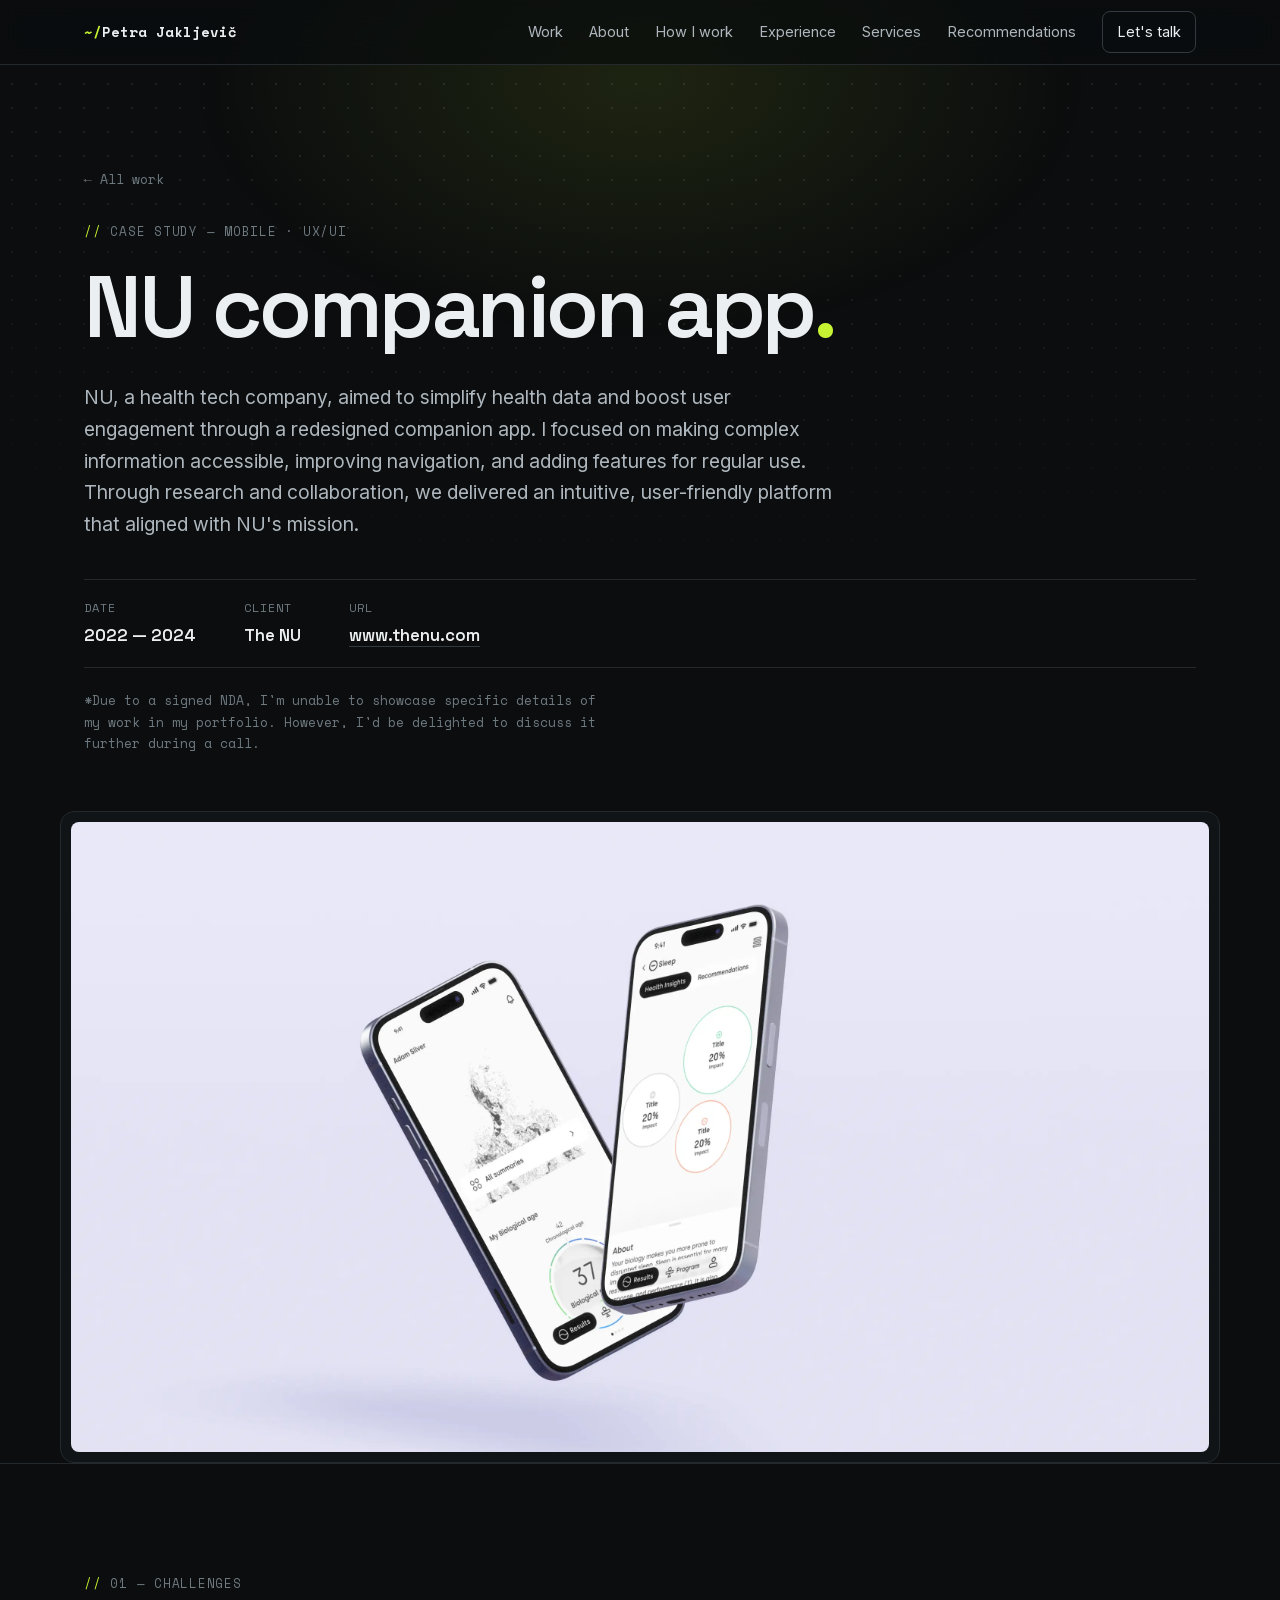
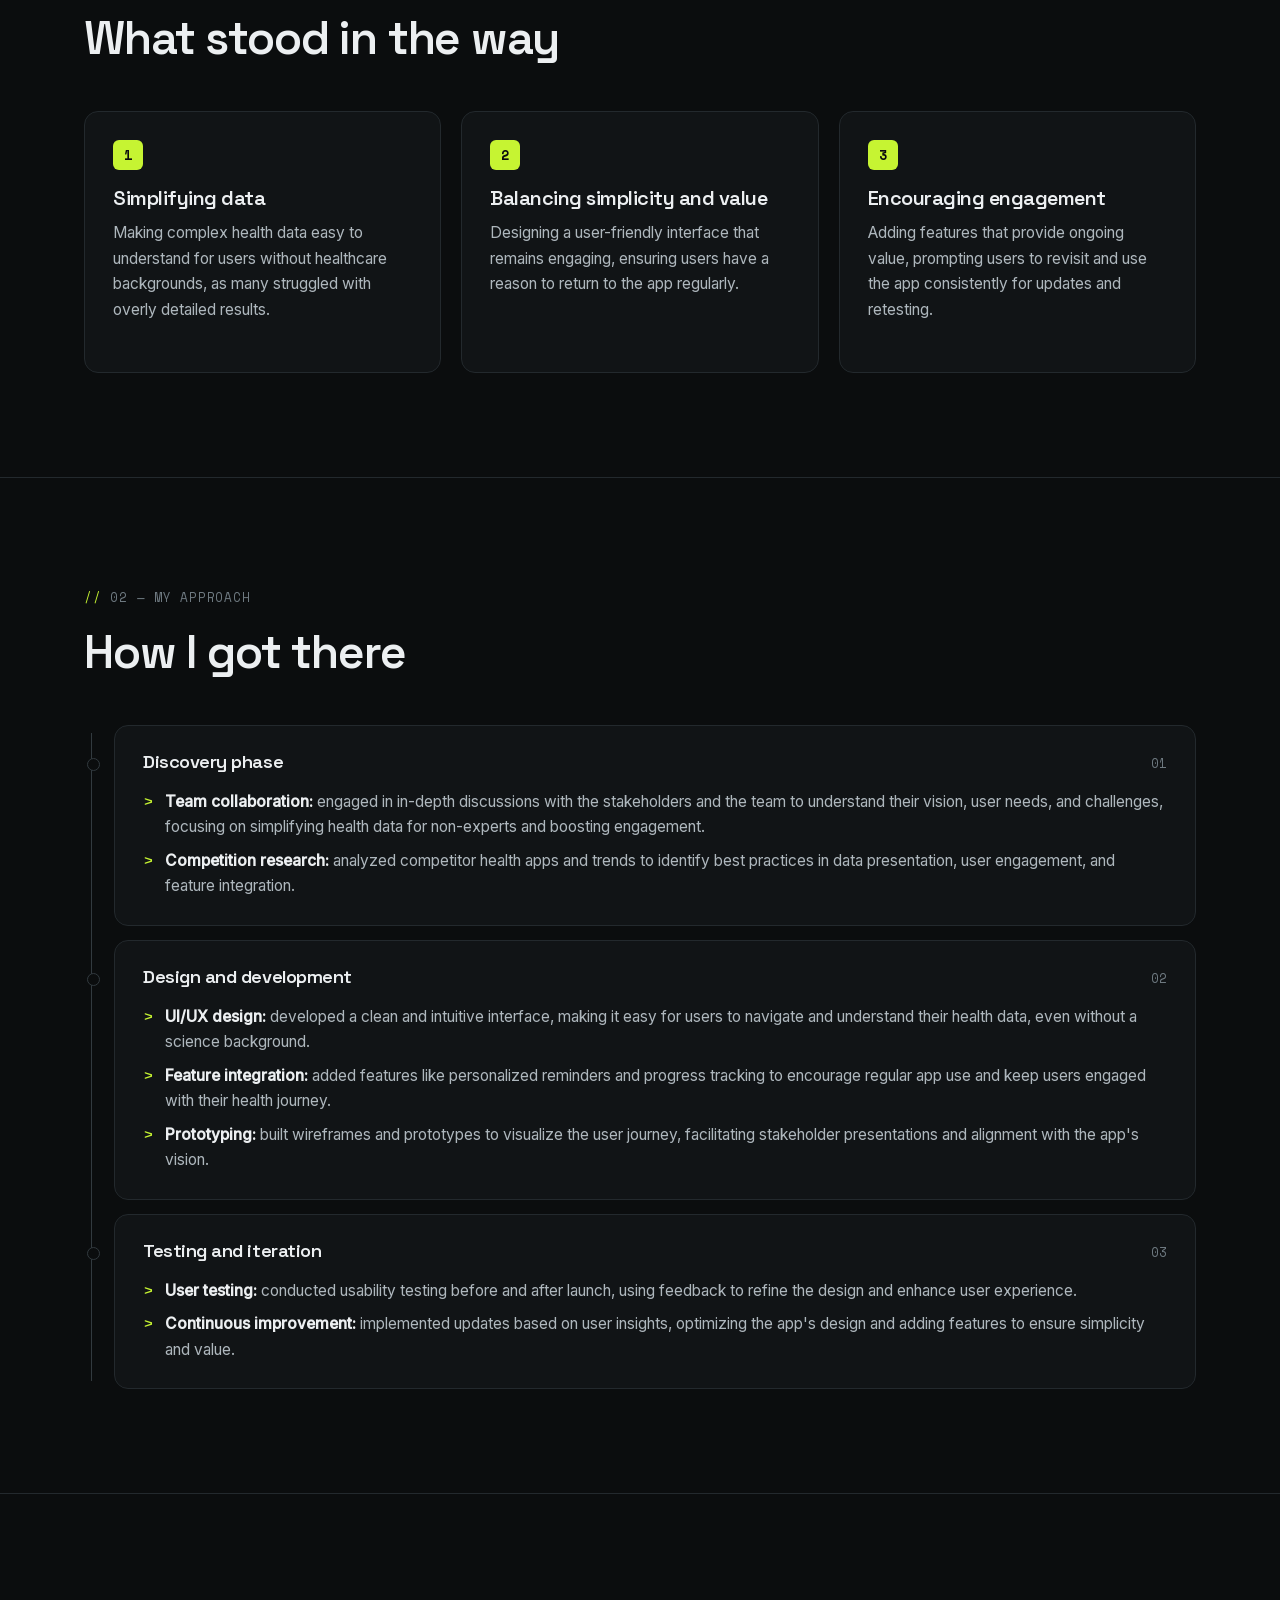
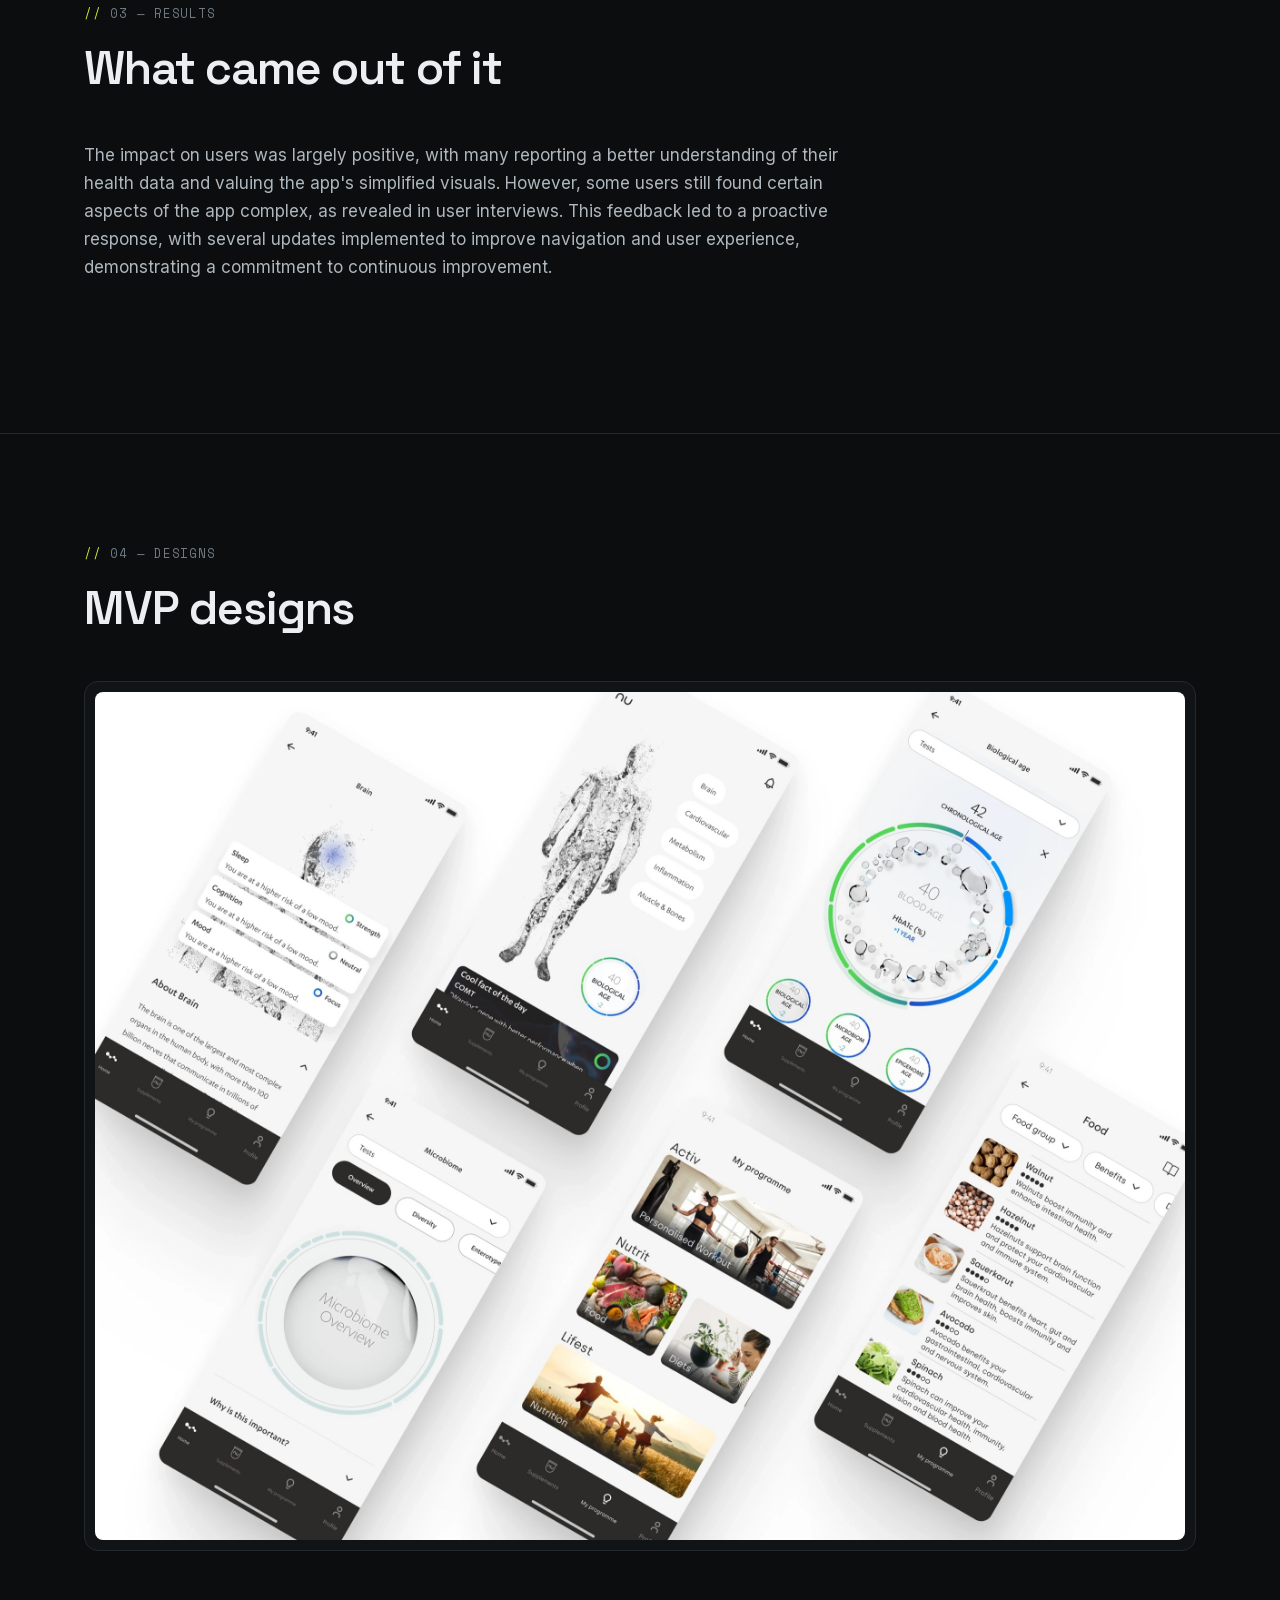
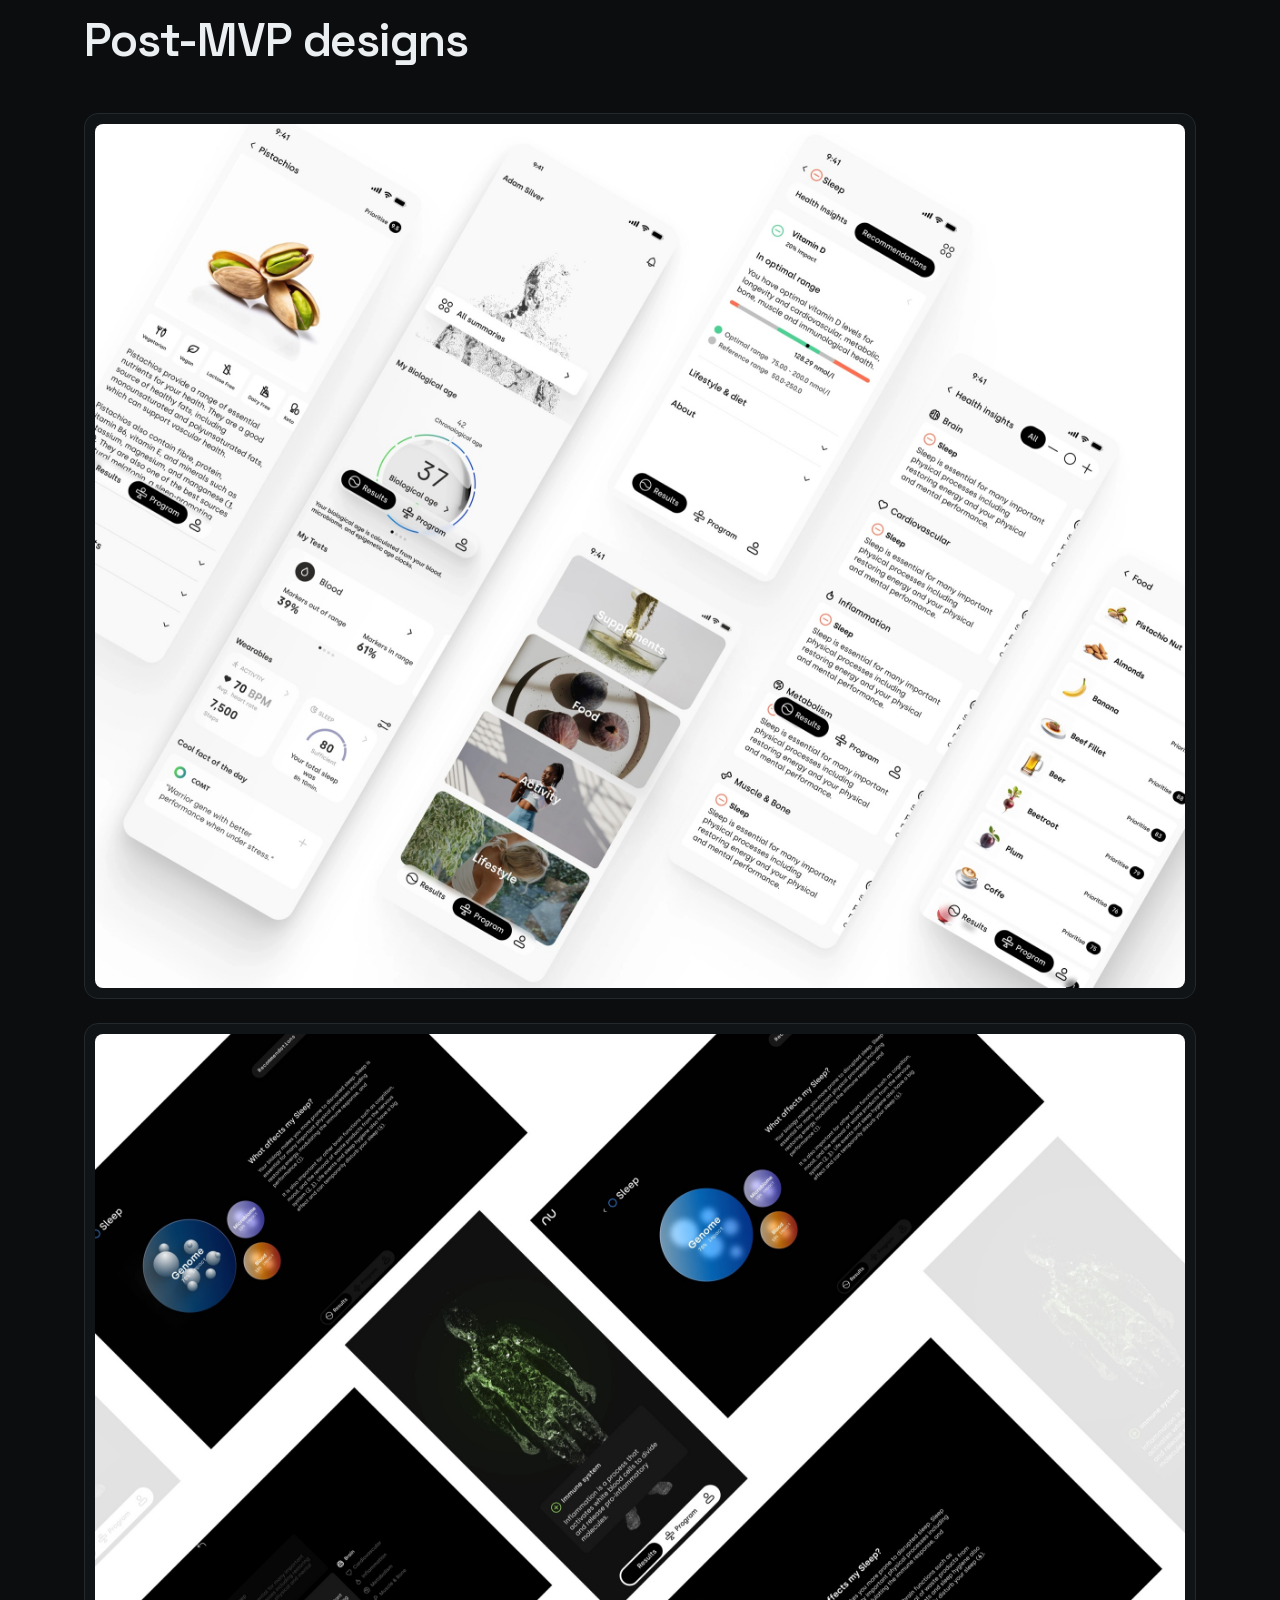
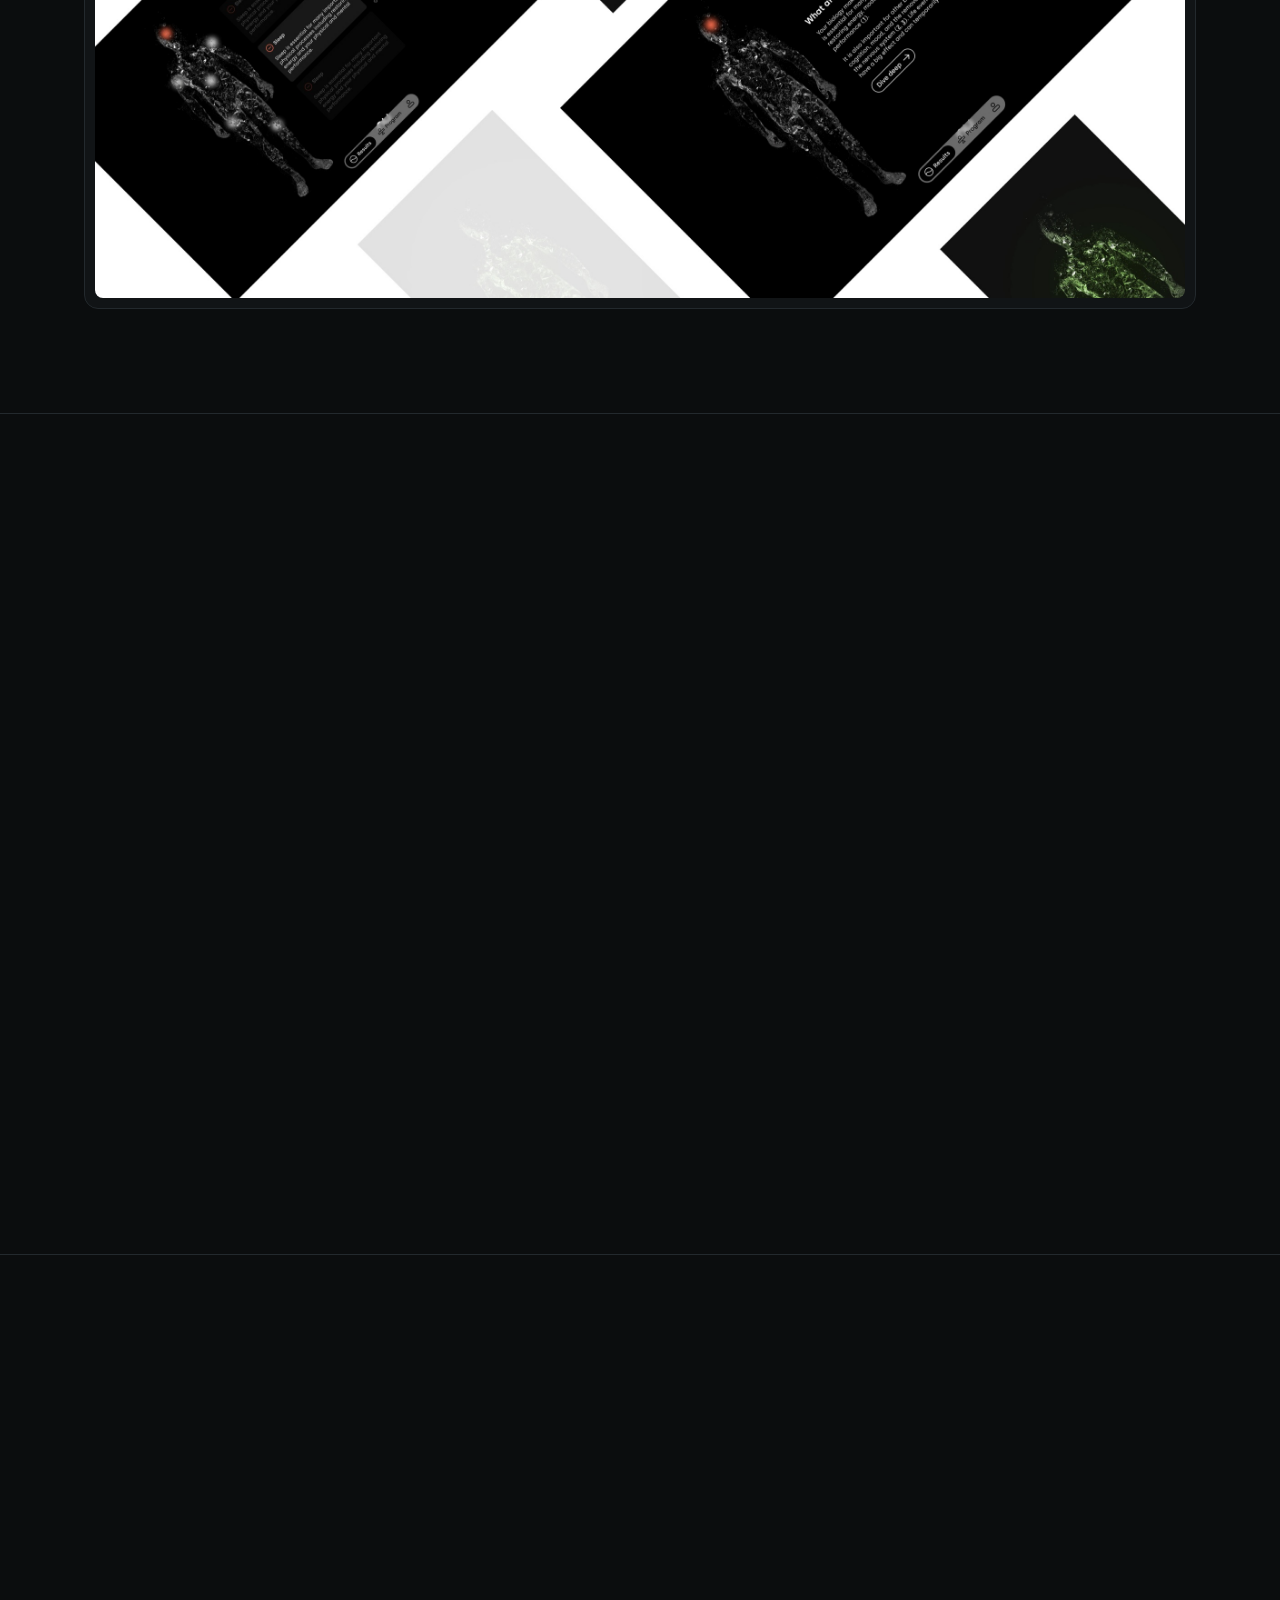
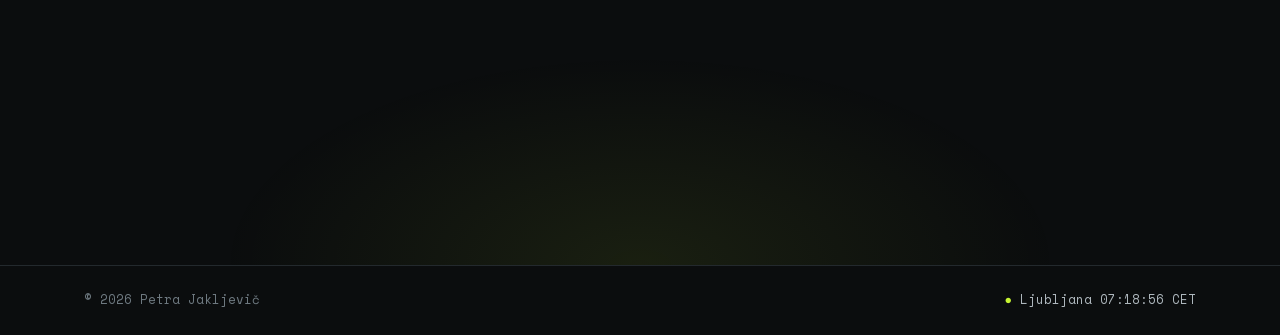
==== companion.html @ 146fffa6 "Replace Gas Bomber with a Dodgeline case study Gas Bomber is out of the portfolio. Dodgeline, a one-" ====
<!DOCTYPE html>
<html lang="en">
<head>
<meta charset="UTF-8" />
<meta name="viewport" content="width=device-width, initial-scale=1.0" />
<title>NU Companion App — Petra Jakljevič</title>
<meta name="description" content="Case study: redesigning the NU companion app to simplify health data, improve navigation and boost user engagement." />
<link rel="stylesheet" href="fonts.css" />
<link rel="stylesheet" href="styles.css" />
</head>
<body>

  <!-- ============ NAV ============ -->
  <header class="nav" id="top">
    <div class="container nav__inner">
      <a class="nav__brand" href="index.html">Petra Jakljevič</a>
      <nav class="nav__links" id="menu">
        <a href="index.html#work">Work</a>
        <a href="index.html#about">About</a>
        <a href="index.html#how">How I work</a>
        <a href="index.html#experience">Experience</a>
        <a href="index.html#services">Services</a>
        <a href="index.html#recommendations">Recommendations</a>
        <a class="nav__cta" href="https://calendly.com/jakljevicpetra/30min" target="_blank" rel="noopener">Let's talk</a>
      </nav>
      <button class="nav__toggle" id="navToggle" aria-label="Open menu" aria-expanded="false">
        <span></span><span></span>
      </button>
    </div>
  </header>

  <main>
    <!-- ============ CASE HERO ============ -->
    <section class="hero hero--case container">
      <a class="backlink reveal" href="index.html#work"><span aria-hidden="true">←</span> All work</a>
      <span class="eyebrow reveal">Case study — Mobile · UX/UI</span>
      <h1 class="hero__title reveal">NU companion app<span class="accent">.</span></h1>
      <p class="hero__lead reveal">NU, a health tech company, aimed to simplify health data and boost user engagement through a redesigned companion app. I focused on making complex information accessible, improving navigation, and adding features for regular use. Through research and collaboration, we delivered an intuitive, user-friendly platform that aligned with NU's mission.</p>

      <dl class="case-meta reveal">
        <div><dt>Date</dt><dd>2022 — 2024</dd></div>
        <div><dt>Client</dt><dd>The NU</dd></div>
        <div><dt>URL</dt><dd><a href="https://www.thenu.com" target="_blank" rel="noopener">www.thenu.com</a></dd></div>
      </dl>
      <p class="case-note reveal">*Due to a signed NDA, I'm unable to showcase specific details of my work in my portfolio. However, I'd be delighted to discuss it further during a call.</p>
    </section>

    <figure class="case-hero-media container reveal">
      <img src="images/companion-cover.webp" alt="NU companion app overview" />
    </figure>

    <!-- ============ CHALLENGES ============ -->
    <section class="section">
      <div class="container">
        <div class="section__head reveal">
          <span class="eyebrow">01 — Challenges</span>
          <h2 class="section__title">What stood in the way</h2>
        </div>

        <div class="services">
          <article class="service reveal">
            <span class="step-num">1</span>
            <h3>Simplifying data</h3>
            <p>Making complex health data easy to understand for users without healthcare backgrounds, as many struggled with overly detailed results.</p>
          </article>

          <article class="service reveal">
            <span class="step-num">2</span>
            <h3>Balancing simplicity and value</h3>
            <p>Designing a user-friendly interface that remains engaging, ensuring users have a reason to return to the app regularly.</p>
          </article>

          <article class="service reveal">
            <span class="step-num">3</span>
            <h3>Encouraging engagement</h3>
            <p>Adding features that provide ongoing value, prompting users to revisit and use the app consistently for updates and retesting.</p>
          </article>
        </div>
      </div>
    </section>

    <!-- ============ APPROACH ============ -->
    <section class="section">
      <div class="container">
        <div class="section__head reveal">
          <span class="eyebrow">02 — My approach</span>
          <h2 class="section__title">How I got there</h2>
        </div>

        <div class="timeline">
          <article class="role reveal">
            <div class="role__head"><h3>Discovery phase</h3><span class="role__date">01</span></div>
            <ul>
              <li><strong>Team collaboration:</strong> engaged in in-depth discussions with the stakeholders and the team to understand their vision, user needs, and challenges, focusing on simplifying health data for non-experts and boosting engagement.</li>
              <li><strong>Competition research:</strong> analyzed competitor health apps and trends to identify best practices in data presentation, user engagement, and feature integration.</li>
            </ul>
          </article>

          <article class="role reveal">
            <div class="role__head"><h3>Design and development</h3><span class="role__date">02</span></div>
            <ul>
              <li><strong>UI/UX design:</strong> developed a clean and intuitive interface, making it easy for users to navigate and understand their health data, even without a science background.</li>
              <li><strong>Feature integration:</strong> added features like personalized reminders and progress tracking to encourage regular app use and keep users engaged with their health journey.</li>
              <li><strong>Prototyping:</strong> built wireframes and prototypes to visualize the user journey, facilitating stakeholder presentations and alignment with the app's vision.</li>
            </ul>
          </article>

          <article class="role reveal">
            <div class="role__head"><h3>Testing and iteration</h3><span class="role__date">03</span></div>
            <ul>
              <li><strong>User testing:</strong> conducted usability testing before and after launch, using feedback to refine the design and enhance user experience.</li>
              <li><strong>Continuous improvement:</strong> implemented updates based on user insights, optimizing the app's design and adding features to ensure simplicity and value.</li>
            </ul>
          </article>
        </div>
      </div>
    </section>

    <!-- ============ RESULTS ============ -->
    <section class="section">
      <div class="container">
        <div class="section__head reveal">
          <span class="eyebrow">03 — Results</span>
          <h2 class="section__title">What came out of it</h2>
        </div>
        <p class="case-prose reveal">The impact on users was largely positive, with many reporting a better understanding of their health data and valuing the app's simplified visuals. However, some users still found certain aspects of the app complex, as revealed in user interviews. This feedback led to a proactive response, with several updates implemented to improve navigation and user experience, demonstrating a commitment to continuous improvement.</p>
      </div>
    </section>

    <!-- ============ DESIGNS ============ -->
    <section class="section">
      <div class="container">
        <div class="section__head reveal">
          <span class="eyebrow">04 — Designs</span>
          <h2 class="section__title">MVP designs</h2>
        </div>
        <div class="case-gallery">
          <figure class="reveal"><img src="images/companion-mvp.jpg" alt="NU companion app MVP designs" loading="lazy" /></figure>
        </div>

        <div class="section__head reveal" style="margin-top:64px">
          <h2 class="section__title">Post-MVP designs</h2>
        </div>
        <div class="case-gallery">
          <figure class="reveal"><img src="images/companion-postmvp-1.jpg" alt="NU companion app post-MVP designs" loading="lazy" /></figure>
          <figure class="reveal"><img src="images/companion-postmvp-2.jpg" alt="NU companion app post-MVP designs" loading="lazy" /></figure>
        </div>
      </div>
    </section>

    <!-- ============ OTHER PROJECTS ============ -->
    <section class="section">
      <div class="container">
        <div class="section__head reveal">
          <span class="eyebrow">05 — More work</span>
          <h2 class="section__title">Other projects</h2>
        </div>

        <div class="work">
          <a class="card reveal" href="live-sports.html">
            <div class="card__media">
              <div class="cover cover--bet" aria-hidden="true">
                <div class="cv-glow"></div>
                <div class="cv-stage"><div class="cv-phone cv-phone--land"><img src="images/bt-latest.jpg" alt="" loading="lazy" /></div></div>
                <div class="cv-chip cv-chip--a"><span class="cv-ring" style="--p:50"></span><span class="cv-chip__t"><b>Halfway there</b></span><span class="cv-score"><b>10</b>/20</span></div>
              </div>
            </div>
            <div class="card__row">
              <div><h3 class="card__title">Designing for live sports</h3><p class="card__tag">Three projects · Design + build · 2025–26</p></div>
              <span class="card__arrow" aria-hidden="true">→</span>
            </div>
          </a>
          <a class="card reveal" href="dodgeline.html">
            <div class="card__media">
              <div class="cover cover--dl" aria-hidden="true">
                <div class="cv-fan">
                  <div class="cv-phone cv-phone--port cv-fan__l"><img src="images/dl-play-2.jpg" alt="" loading="lazy" /></div>
                  <div class="cv-phone cv-phone--port cv-fan__r"><img src="images/dl-play-3.jpg" alt="" loading="lazy" /></div>
                  <div class="cv-phone cv-phone--port cv-fan__c"><img src="images/dl-play-1.jpg" alt="" loading="lazy" /></div>
                </div>
                <div class="cv-mark">Dodge<span>line</span></div>
              </div>
            </div>
            <div class="card__row">
              <div><h3 class="card__title">Dodgeline</h3><p class="card__tag">Side project · iPhone game · Design + build</p></div>
              <span class="card__arrow" aria-hidden="true">→</span>
            </div>
          </a>
        </div>
      </div>
    </section>

    <!-- ============ CONTACT ============ -->
    <section class="contact" id="contact">
      <div class="container contact__inner reveal">
        <span class="eyebrow eyebrow--light">Contact</span>
        <h2 class="contact__title">Let's bring your<br /><em>vision</em> to life<span class="accent">.</span></h2>
        <p class="contact__lead">I'm here to help you create something exceptional — together.</p>
        <div class="contact__actions">
          <a class="btn btn--primary" href="https://calendly.com/jakljevicpetra/30min" target="_blank" rel="noopener">Book a call <span aria-hidden="true">→</span></a>
          <a class="btn btn--light" href="https://www.linkedin.com/in/petra-jakljevic" target="_blank" rel="noopener">Find me on LinkedIn</a>
        </div>
      </div>
    </section>
  </main>

  <footer class="footer">
    <div class="container footer__inner">
      <span>© <span id="year"></span> Petra Jakljevič</span>
      <span class="footer__note">Designed &amp; built in VS Code</span>
    </div>
  </footer>

  <script src="main.js"></script>
</body>
</html>
---- fonts.css ----
/* latin-ext */
@font-face {
  font-family: 'Space Grotesk';
  font-style: normal;
  font-weight: 400 700;
  font-display: swap;
  src: url(fonts/space-grotesk-latin-ext.woff2) format('woff2');
  unicode-range: U+0100-02BA, U+02BD-02C5, U+02C7-02CC, U+02CE-02D7, U+02DD-02FF, U+0304, U+0308, U+0329, U+1D00-1DBF, U+1E00-1E9F, U+1EF2-1EFF, U+2020, U+20A0-20AB, U+20AD-20C0, U+2113, U+2C60-2C7F, U+A720-A7FF;
}
/* latin-ext */
@font-face {
  font-family: 'Inter';
  font-style: normal;
  font-weight: 400 500;
  font-display: swap;
  src: url(fonts/inter-latin-ext.woff2) format('woff2');
  unicode-range: U+0100-02BA, U+02BD-02C5, U+02C7-02CC, U+02CE-02D7, U+02DD-02FF, U+0304, U+0308, U+0329, U+1D00-1DBF, U+1E00-1E9F, U+1EF2-1EFF, U+2020, U+20A0-20AB, U+20AD-20C0, U+2113, U+2C60-2C7F, U+A720-A7FF;
}
/* latin-ext */
@font-face {
  font-family: 'Space Mono';
  font-style: normal;
  font-weight: 400;
  font-display: swap;
  src: url(fonts/space-mono-400-latin-ext.woff2) format('woff2');
  unicode-range: U+0100-02BA, U+02BD-02C5, U+02C7-02CC, U+02CE-02D7, U+02DD-02FF, U+0304, U+0308, U+0329, U+1D00-1DBF, U+1E00-1E9F, U+1EF2-1EFF, U+2020, U+20A0-20AB, U+20AD-20C0, U+2113, U+2C60-2C7F, U+A720-A7FF;
}
/* latin-ext */
@font-face {
  font-family: 'Space Mono';
  font-style: normal;
  font-weight: 700;
  font-display: swap;
  src: url(fonts/space-mono-700-latin-ext.woff2) format('woff2');
  unicode-range: U+0100-02BA, U+02BD-02C5, U+02C7-02CC, U+02CE-02D7, U+02DD-02FF, U+0304, U+0308, U+0329, U+1D00-1DBF, U+1E00-1E9F, U+1EF2-1EFF, U+2020, U+20A0-20AB, U+20AD-20C0, U+2113, U+2C60-2C7F, U+A720-A7FF;
}
/* latin */
@font-face {
  font-family: 'Space Grotesk';
  font-style: normal;
  font-weight: 400 700;
  font-display: swap;
  src: url(fonts/space-grotesk-latin.woff2) format('woff2');
  unicode-range: U+0000-00FF, U+0131, U+0152-0153, U+02BB-02BC, U+02C6, U+02DA, U+02DC, U+0304, U+0308, U+0329, U+2000-206F, U+20AC, U+2122, U+2191, U+2193, U+2212, U+2215, U+FEFF, U+FFFD;
}
/* latin */
@font-face {
  font-family: 'Inter';
  font-style: normal;
  font-weight: 400 500;
  font-display: swap;
  src: url(fonts/inter-latin.woff2) format('woff2');
  unicode-range: U+0000-00FF, U+0131, U+0152-0153, U+02BB-02BC, U+02C6, U+02DA, U+02DC, U+0304, U+0308, U+0329, U+2000-206F, U+20AC, U+2122, U+2191, U+2193, U+2212, U+2215, U+FEFF, U+FFFD;
}
/* latin */
@font-face {
  font-family: 'Space Mono';
  font-style: normal;
  font-weight: 400;
  font-display: swap;
  src: url(fonts/space-mono-400-latin.woff2) format('woff2');
  unicode-range: U+0000-00FF, U+0131, U+0152-0153, U+02BB-02BC, U+02C6, U+02DA, U+02DC, U+0304, U+0308, U+0329, U+2000-206F, U+20AC, U+2122, U+2191, U+2193, U+2212, U+2215, U+FEFF, U+FFFD;
}
/* latin */
@font-face {
  font-family: 'Space Mono';
  font-style: normal;
  font-weight: 700;
  font-display: swap;
  src: url(fonts/space-mono-700-latin.woff2) format('woff2');
  unicode-range: U+0000-00FF, U+0131, U+0152-0153, U+02BB-02BC, U+02C6, U+02DA, U+02DC, U+0304, U+0308, U+0329, U+2000-206F, U+20AC, U+2122, U+2191, U+2193, U+2212, U+2215, U+FEFF, U+FFFD;
}
/* latin — Instrument Serif (OFL), used for designer accent words */
@font-face {
  font-family: 'Instrument Serif';
  font-style: normal;
  font-weight: 400;
  font-display: swap;
  src: url(fonts/instrument-serif-latin.woff2) format('woff2');
  unicode-range: U+0000-00FF, U+0131, U+0152-0153, U+02BB-02BC, U+02C6, U+02DA, U+02DC, U+0304, U+0308, U+0329, U+2000-206F, U+20AC, U+2122, U+2191, U+2193, U+2212, U+2215, U+FEFF, U+FFFD;
}
@font-face {
  font-family: 'Instrument Serif';
  font-style: italic;
  font-weight: 400;
  font-display: swap;
  src: url(fonts/instrument-serif-italic-latin.woff2) format('woff2');
  unicode-range: U+0000-00FF, U+0131, U+0152-0153, U+02BB-02BC, U+02C6, U+02DA, U+02DC, U+0304, U+0308, U+0329, U+2000-206F, U+20AC, U+2122, U+2191, U+2193, U+2212, U+2215, U+FEFF, U+FFFD;
}
---- styles.css ----
/* =========================================================
   Petra Jakljevič — portfolio · dark "terminal" theme
   Tokens → base → nav → hero → sections → footer → motion → responsive
   ========================================================= */

:root{
  --bg:#0B0D0E;
  --surface:#111416;
  --surface-2:#161A1D;
  --line:#23292D;
  --line-strong:#323A3F;
  --ink:#ECEFF1;          /* headings */
  --ink-soft:#AEB7BD;     /* body */
  --muted:#6E7980;        /* labels */
  --accent:#C6F432;       /* lime */
  --accent-press:#B2E01C;
  --accent-ink:#0B0D0E;   /* text on lime */
  --accent-glow:rgba(198,244,50,.18);
  --accent-tint:rgba(198,244,50,.08);
  --design:#8FA8FF;       /* Figma-style selection blue: the "design" side */
  --design-tint:rgba(143,168,255,.12);

  --display:"Space Grotesk", system-ui, sans-serif;
  --body:"Inter", system-ui, sans-serif;
  --mono:"Space Mono", ui-monospace, monospace;
  --serif:"Instrument Serif", Georgia, serif;

  --maxw:1160px;
  --radius:14px;
  --radius-sm:8px;
  --ease:cubic-bezier(.2,.8,.2,1);
  color-scheme:dark;
}

*{box-sizing:border-box;margin:0;padding:0}
html{scroll-behavior:smooth}
body{
  font-family:var(--body);
  background:var(--bg);
  color:var(--ink-soft);
  font-size:17px;
  line-height:1.65;
  -webkit-font-smoothing:antialiased;
}
/* faint engineering grid, fading out toward the bottom of the viewport */
body::before{
  content:"";position:fixed;inset:0;z-index:-1;pointer-events:none;
  background-image:radial-gradient(rgba(255,255,255,.09) 1px, transparent 1.4px);
  background-size:24px 24px;
  -webkit-mask-image:radial-gradient(120% 80% at 50% 0%, #000 30%, transparent 85%);
          mask-image:radial-gradient(120% 80% at 50% 0%, #000 30%, transparent 85%);
}
/* one soft lime glow behind the hero */
body::after{
  content:"";position:absolute;top:-180px;left:50%;width:min(900px,100%);height:520px;transform:translateX(-50%);
  z-index:-1;pointer-events:none;
  background:radial-gradient(closest-side, rgba(198,244,50,.10), transparent);
}
::selection{background:var(--accent);color:var(--accent-ink)}
img{display:block;max-width:100%}
a{color:inherit;text-decoration:none}
:focus-visible{outline:2px solid var(--accent);outline-offset:3px;border-radius:4px}

.container{width:100%;max-width:var(--maxw);margin:0 auto;padding:0 24px}

h1,h2,h3{font-family:var(--display);color:var(--ink);font-weight:600;line-height:1.08;letter-spacing:-0.025em}
.accent{color:var(--accent)}

/* "// 01 — Featured work" */
.eyebrow{
  font-family:var(--mono);font-size:12.5px;font-weight:400;
  letter-spacing:.06em;text-transform:uppercase;color:var(--muted);
  display:inline-block;margin-bottom:18px;
}
.eyebrow::before{content:"// ";color:var(--accent)}
.eyebrow--light{color:var(--muted)}

/* ---------- Buttons ---------- */
.btn{
  border-radius:999px !important;
  font-family:var(--body);font-weight:500;font-size:15px;
  display:inline-flex;align-items:center;gap:10px;
  padding:13px 20px;border-radius:var(--radius-sm);border:1px solid transparent;
  transition:transform .2s var(--ease), background .2s ease, border-color .2s ease, color .2s ease, box-shadow .25s ease;
}
.btn span{transition:transform .2s var(--ease)}
.btn:hover span{transform:translateX(4px)}
.btn:active{transform:translateY(1px)}
.btn--primary{background:var(--accent);color:var(--accent-ink)}
.btn--primary:hover{background:var(--accent-press);box-shadow:0 0 0 4px var(--accent-tint), 0 8px 30px -6px var(--accent-glow)}
.btn--ghost,.btn--light{background:transparent;color:var(--ink);border-color:var(--line-strong)}
.btn--ghost:hover,.btn--light:hover{border-color:var(--accent);color:var(--accent)}

/* ---------- Nav ---------- */
.nav{position:sticky;top:0;z-index:50;
  background:rgba(11,13,14,.72);
  backdrop-filter:blur(14px) saturate(1.4);
  -webkit-backdrop-filter:blur(14px) saturate(1.4);
  border-bottom:1px solid var(--line)}
.nav__inner{display:flex;align-items:center;justify-content:space-between;height:64px}
.nav__brand{font-family:var(--mono);font-weight:700;color:var(--ink);font-size:14px;letter-spacing:0}
.nav__brand::before{content:"~/";color:var(--accent)}
.nav__links{display:flex;align-items:center;gap:26px}
.nav__links a{font-family:var(--body);font-size:14.5px;color:var(--ink-soft);transition:color .15s ease}
.nav__links a:hover{color:var(--accent)}
.nav__cta{border:1px solid var(--line-strong);color:var(--ink) !important;padding:8px 14px;border-radius:var(--radius-sm);transition:border-color .2s ease,color .2s ease}
.nav__cta:hover{border-color:var(--accent);color:var(--accent) !important}
.nav__toggle{display:none;background:none;border:none;cursor:pointer;width:40px;height:40px;
  flex-direction:column;justify-content:center;gap:5px}
.nav__toggle span{display:block;width:22px;height:2px;background:var(--ink);transition:transform .25s ease, opacity .2s ease}
.nav__toggle[aria-expanded="true"] span:first-child{transform:translateY(3.5px) rotate(45deg)}
.nav__toggle[aria-expanded="true"] span:last-child{transform:translateY(-3.5px) rotate(-45deg)}

/* scroll progress (injected by main.js) */
.progress{position:fixed;top:0;left:0;height:2px;width:100%;z-index:60;pointer-events:none;
  background:var(--accent);transform-origin:0 50%;transform:scaleX(var(--p,0));box-shadow:0 0 12px var(--accent-glow)}

/* ---------- Hero ---------- */
.hero{padding:104px 24px 96px;max-width:var(--maxw)}
.hero__status{font-family:var(--mono);font-size:12.5px;color:var(--ink-soft);
  display:inline-flex;align-items:center;gap:10px;padding:6px 12px;
  background:var(--surface);border:1px solid var(--line);border-radius:999px;margin-bottom:34px}
.hero__status .dot{width:8px;height:8px;border-radius:50%;background:var(--accent);position:relative}
.hero__status .dot::after{content:"";position:absolute;inset:-4px;border-radius:50%;border:1px solid var(--accent);animation:ping 2s var(--ease) infinite}
@keyframes ping{0%{transform:scale(.6);opacity:.9}80%,100%{transform:scale(1.8);opacity:0}}
.hero__prompt{font-family:var(--mono);font-size:15px;color:var(--muted);margin-bottom:18px;min-height:1.65em}
.hero__prompt .ps{color:var(--accent)}
.hero__prompt .typed{color:var(--ink)}
.caret{display:inline-block;width:.6em;height:1.1em;margin-left:2px;vertical-align:-.18em;background:var(--accent);animation:blink 1.05s steps(1) infinite}
@keyframes blink{50%{opacity:0}}
.hero__title{font-size:clamp(2.6rem,7vw,5.4rem);font-weight:600;letter-spacing:-0.04em;margin-bottom:28px}
.hero__title .w{display:inline-block;overflow:hidden;vertical-align:bottom;padding-bottom:.06em;margin-bottom:-.06em}
.hero__title .w > span{display:inline-block;transform:translateY(105%);transition:transform .8s var(--ease)}
.hero__title.is-in .w > span{transform:none}
.hero__lead{font-size:clamp(1.05rem,2.2vw,1.3rem);max-width:580px;color:var(--ink-soft);margin-bottom:38px}
.hero__actions{display:flex;gap:12px;flex-wrap:wrap}

/* ---------- Section scaffolding ---------- */
.section{padding:104px 0;border-top:1px solid var(--line);position:relative}
.section__head{margin-bottom:48px}
.section__title{font-size:clamp(1.9rem,4vw,2.9rem)}

/* ---------- Panels (cards, roles, services, quotes) ---------- */
.card,.role,.service,.quote-card{
  position:relative;background:var(--surface);border:1px solid var(--line);
  transition:border-color .25s ease, transform .35s var(--ease), background .25s ease;
}
/* cursor spotlight (main.js sets --mx/--my) */
.card::after,.role::after,.service::after,.quote-card::after{
  content:"";position:absolute;inset:0;border-radius:inherit;pointer-events:none;opacity:0;transition:opacity .3s ease;
  background:radial-gradient(420px circle at var(--mx,50%) var(--my,50%), rgba(198,244,50,.07), transparent 40%);
}
.card:hover::after,.role:hover::after,.service:hover::after,.quote-card:hover::after{opacity:1}
.card:hover,.role:hover,.service:hover,.quote-card:hover{border-color:var(--line-strong)}

/* ---------- Work ---------- */
.work{display:grid;grid-template-columns:repeat(2,1fr);gap:24px;counter-reset:work}
.card{display:block;border-radius:8px;overflow:hidden;counter-increment:work}
.card:hover{transform:translateY(-4px);border-color:var(--design)}
/* selection handles on hover, like a selected frame in Figma */
.card::before{content:"";position:absolute;inset:0;z-index:2;pointer-events:none;border-radius:inherit;opacity:0;transition:opacity .2s ease;
  background:
    linear-gradient(var(--design),var(--design)) 0 0/8px 8px no-repeat,
    linear-gradient(var(--design),var(--design)) 100% 0/8px 8px no-repeat,
    linear-gradient(var(--design),var(--design)) 0 100%/8px 8px no-repeat,
    linear-gradient(var(--design),var(--design)) 100% 100%/8px 8px no-repeat}
.card:hover::before{opacity:1}
.card__media{aspect-ratio:4/3;overflow:hidden;background:var(--surface-2);position:relative;border-bottom:1px solid var(--line)}
.card__media::before{ /* [01] index chip */
  content:"[" counter(work, decimal-leading-zero) "]";position:absolute;top:14px;left:14px;z-index:1;
  font-family:var(--mono);font-size:12px;color:var(--ink);background:rgba(11,13,14,.75);
  border:1px solid var(--line-strong);border-radius:6px;padding:3px 8px;backdrop-filter:blur(6px)}
.card__media img{width:100%;height:100%;object-fit:cover;filter:saturate(.55) brightness(.82);
  transition:transform .6s var(--ease), filter .5s ease}
.card:hover .card__media img{transform:scale(1.04);filter:none}
.card__row{display:flex;align-items:center;justify-content:space-between;padding:18px 20px}
.card__title{font-size:1.2rem;font-weight:600}
.card__tag{font-family:var(--mono);font-size:12px;color:var(--muted);margin-top:4px;text-transform:uppercase;letter-spacing:.04em}
.card__arrow{font-family:var(--mono);font-size:1.2rem;color:var(--muted);width:38px;height:38px;border:1px solid var(--line-strong);border-radius:50%;
  display:inline-flex;align-items:center;justify-content:center;transition:transform .3s var(--ease), color .2s ease, border-color .2s ease, background .2s ease}
.card:hover .card__arrow{color:var(--accent-ink);background:var(--accent);border-color:var(--accent);transform:rotate(-45deg)}

/* ---------- About ---------- */
.about__body{max-width:700px}
.about__role{font-family:var(--mono);font-size:13px;text-transform:uppercase;letter-spacing:.06em;color:var(--accent);margin:6px 0 20px}
.about__body p{margin-bottom:16px;max-width:58ch}

/* ---------- Experience (timeline with a scroll-filled rail) ---------- */
.timeline{display:flex;flex-direction:column;gap:14px;position:relative;padding-left:30px}
.timeline::before,.timeline::after{content:"";position:absolute;left:7px;top:8px;bottom:8px;width:1px;background:var(--line-strong)}
.timeline::after{background:var(--accent);transform-origin:top;transform:scaleY(var(--fill,0));box-shadow:0 0 10px var(--accent-glow)}
.role{border-radius:var(--radius);padding:26px 28px}
.role::before{ /* node on the rail */
  content:"";position:absolute;left:-28px;top:32px;width:11px;height:11px;border-radius:50%;
  background:var(--bg);border:1px solid var(--line-strong);transition:background .3s ease,border-color .3s ease,box-shadow .3s ease;z-index:1}
.role.is-lit::before{background:var(--accent);border-color:var(--accent);box-shadow:0 0 0 4px var(--accent-tint)}
.role__head{display:flex;justify-content:space-between;align-items:baseline;gap:16px;margin-bottom:14px;flex-wrap:wrap}
.role__head h3{font-size:1.15rem}
.role__date{font-family:var(--mono);font-size:12.5px;color:var(--muted);white-space:nowrap}
.role ul{list-style:none;display:flex;flex-direction:column;gap:8px}
.role li{position:relative;padding-left:22px;font-size:15.5px}
.role li::before{content:">";position:absolute;left:0;top:0;font-family:var(--mono);color:var(--accent)}
.role li strong{color:var(--ink);font-weight:600}

/* ---------- Services ---------- */
.services{display:grid;grid-template-columns:repeat(3,1fr);gap:20px}
.service{border-radius:var(--radius);padding:28px}
.service h3{font-size:1.25rem;margin-bottom:10px}
.service > p{color:var(--ink-soft);margin-bottom:22px;font-size:15.5px}
.chips{list-style:none;display:flex;flex-wrap:wrap;gap:8px}
.chips li{font-family:var(--mono);font-size:12px;color:var(--ink-soft);
  background:var(--surface-2);border:1px solid var(--line);border-radius:6px;padding:5px 10px;
  transition:border-color .2s ease,color .2s ease,transform .2s var(--ease)}
.chips li:hover{border-color:var(--accent);color:var(--accent);transform:translateY(-2px)}

/* ---------- Recommendations ---------- */
.quotes{display:grid;grid-template-columns:repeat(3,1fr);gap:20px}
.quote-card{border-radius:var(--radius);padding:26px}
.quote{font-family:var(--display);font-size:1.08rem;color:var(--ink);line-height:1.5;margin-bottom:22px}
.quote::before{content:"“";color:var(--accent);font-size:1.4rem;font-weight:700;margin-right:2px}
.quote-card figcaption{display:flex;flex-direction:column;gap:2px}
.quote-card strong{color:var(--ink);font-weight:600;font-family:var(--display)}
.quote-card span{font-family:var(--mono);font-size:12px;color:var(--muted)}

/* ---------- Contact ---------- */
.contact{padding:128px 0;border-top:1px solid var(--line);position:relative;overflow:hidden;
  background:radial-gradient(600px 300px at 50% 100%, rgba(198,244,50,.08), transparent 70%)}
.contact__inner{text-align:center;display:flex;flex-direction:column;align-items:center}
.contact__title{color:var(--ink);font-size:clamp(2.2rem,6vw,4.2rem);font-weight:600;letter-spacing:-0.035em;margin-bottom:20px}
.contact__lead{color:var(--ink-soft);font-size:1.1rem;max-width:480px;margin-bottom:34px}
.contact__actions{display:flex;gap:12px;flex-wrap:wrap;justify-content:center}

/* ---------- Footer ---------- */
.footer{color:var(--muted);padding:24px 0;border-top:1px solid var(--line)}
.footer__inner{display:flex;justify-content:space-between;align-items:center;font-family:var(--mono);font-size:12.5px;flex-wrap:wrap;gap:8px}
.footer__note{font-family:var(--mono);font-size:12.5px}
.footer__clock{color:var(--ink-soft)}
.footer__clock::before{content:"● ";color:var(--accent)}

/* ---------- Case study ---------- */
.hero--case{padding-bottom:56px}
.backlink{font-family:var(--mono);font-size:13px;color:var(--muted);
  display:flex;width:max-content;align-items:center;gap:8px;margin-bottom:26px;transition:color .15s ease}
.backlink:hover{color:var(--accent)}
.backlink span{transition:transform .2s var(--ease)}
.backlink:hover span{transform:translateX(-4px)}
.hero--case .hero__lead{max-width:760px;font-size:clamp(1rem,2vw,1.2rem)}
.case-meta{display:flex;gap:48px;flex-wrap:wrap;margin-bottom:22px;padding:18px 0;border-top:1px solid var(--line);border-bottom:1px solid var(--line)}
.case-meta dt{font-family:var(--mono);font-size:12px;text-transform:uppercase;letter-spacing:.08em;color:var(--muted);margin-bottom:4px}
.case-meta dd{font-family:var(--display);font-weight:600;color:var(--ink);font-size:1.05rem}
.case-meta dd a{border-bottom:1px solid var(--line-strong);transition:color .2s ease,border-color .2s ease}
.case-meta dd a:hover{color:var(--accent);border-color:var(--accent)}
.case-note{font-family:var(--mono);font-size:13px;color:var(--muted);max-width:66ch}
.case-hero-media,.case-gallery figure{background:var(--surface);border:1px solid var(--line);border-radius:var(--radius);padding:10px}
.case-hero-media img,.case-gallery img{width:100%;border-radius:calc(var(--radius) - 6px)}
.case-prose{max-width:72ch;margin-bottom:48px}
.case-gallery{display:flex;flex-direction:column;gap:24px}
.step-num{font-family:var(--mono);font-size:13px;font-weight:700;color:var(--accent-ink);background:var(--accent);
  display:inline-flex;align-items:center;justify-content:center;width:30px;height:30px;border-radius:6px;margin-bottom:18px}

/* ---------- Motion: scroll reveal ---------- */
.reveal{opacity:0;transform:translateY(18px);transition:opacity .7s var(--ease), transform .7s var(--ease)}
.reveal.in{opacity:1;transform:none}
@media (prefers-reduced-motion:reduce){
  .reveal{opacity:1;transform:none;transition:none}
  html{scroll-behavior:auto}
  .hero__title .w > span{transform:none;transition:none}
  .caret,.hero__status .dot::after{animation:none}
  .card,.card__media img,.card__arrow,.chips li,.btn,.btn span{transition:none}
  .card:hover{transform:none}
}

/* ---------- Responsive ---------- */
@media (max-width:860px){
  .services,.quotes{grid-template-columns:1fr 1fr}
}
@media (max-width:680px){
  body{font-size:16px}
  .nav__links{
    position:fixed;inset:64px 0 auto 0;
    background:rgba(11,13,14,.96);
    backdrop-filter:blur(14px);-webkit-backdrop-filter:blur(14px);
    border-bottom:1px solid var(--line);
    flex-direction:column;align-items:flex-start;gap:0;padding:8px 24px 20px;
    transform:translateY(-130%);transition:transform .28s var(--ease);
  }
  .nav__links.open{transform:translateY(0)}
  .nav__links a{width:100%;padding:13px 0;border-bottom:1px solid var(--line);font-size:14px}
  .nav__cta{margin-top:12px;width:100%;justify-content:center;text-align:center;border-bottom:1px solid var(--line-strong) !important}
  .nav__toggle{display:flex}
  .hero{padding:72px 24px 72px}
  .section{padding:76px 0}
  .work,.services,.quotes{grid-template-columns:1fr}
  .role__head{flex-direction:column;gap:4px}
  .timeline{padding-left:24px}
  .role{padding:22px}
  .role::before{left:-22px}
}

/* ---------- Work: code covers for projects without screenshots ---------- */
.code-cover{position:absolute;inset:0;display:flex;flex-direction:column;justify-content:center;gap:6px;padding:28px 28px 28px 34px;
  font-family:var(--mono);font-size:clamp(12px,1.4vw,15px);color:var(--ink-soft);
  background:
    radial-gradient(420px 220px at 85% 110%, rgba(198,244,50,.10), transparent 70%),
    linear-gradient(rgba(255,255,255,.03) 1px, transparent 1px) 0 0/100% 28px,
    var(--surface-2)}
.code-cover span{white-space:nowrap;overflow:hidden;text-overflow:ellipsis}
.code-cover i{font-style:normal;color:var(--muted)}
.code-cover b{font-weight:400;color:var(--accent)}
.code-cover span:last-child::after{content:"";display:inline-block;width:.55em;height:1.05em;margin-left:4px;vertical-align:-.15em;background:var(--accent);animation:blink 1.05s steps(1) infinite}
.card:hover .code-cover{color:var(--ink)}
.work--compact{grid-template-columns:repeat(4,1fr);gap:16px}
.work--compact .card__row{padding:14px 16px}
.work--compact .card__title{font-size:1rem}
.work--compact .card__arrow{width:30px;height:30px;font-size:1rem}

/* ---------- How I work ---------- */
.section__lead{max-width:62ch;margin-top:18px;font-size:1.05rem}
.steps{list-style:none;display:grid;grid-template-columns:repeat(4,1fr);gap:16px;counter-reset:none}
.step{position:relative;background:var(--surface);border:1px solid var(--line);border-radius:var(--radius);padding:24px 22px;
  transition:border-color .25s ease, transform .35s var(--ease)}
.step:hover{border-color:rgba(198,244,50,.45);transform:translateY(-3px)}
.step__num{font-family:var(--mono);font-size:12px;color:var(--accent);display:block;margin-bottom:28px}
.step h3{font-size:1.15rem;margin-bottom:8px}
.step p{font-size:15px}
/* a connector line that draws across the steps when they reveal */
.steps .step:not(:last-child)::after{content:"";position:absolute;top:31px;right:-17px;width:17px;height:1px;background:var(--accent);
  transform-origin:left;transform:scaleX(0);transition:transform .5s var(--ease) .3s}
.steps .step.in:not(:last-child)::after{transform:scaleX(1)}
.toolbox{margin-top:36px;display:flex;align-items:center;gap:16px 20px;flex-wrap:wrap;padding-top:24px;border-top:1px dashed var(--line-strong)}
.toolbox__label{font-family:var(--mono);font-size:12px;text-transform:uppercase;letter-spacing:.06em;color:var(--muted)}
.toolbox__note{font-family:var(--mono);font-size:12.5px;color:var(--muted);margin-left:auto}

@media (prefers-reduced-motion:reduce){
  .code-cover span:last-child::after{animation:none}
  .steps .step:not(:last-child)::after{transform:scaleX(1);transition:none}
}
@media (max-width:980px){
  .steps{grid-template-columns:1fr 1fr}
  .steps .step::after{display:none}
  .work--compact{grid-template-columns:1fr 1fr}
}
@media (max-width:680px){
  .steps{grid-template-columns:1fr}
  .toolbox__note{margin-left:0}
}

/* ---------- Case pages: grid gallery, captions, code hero ---------- */
.case-gallery--grid{display:grid;grid-template-columns:repeat(auto-fit,minmax(280px,1fr));gap:20px;margin-top:40px;align-items:start}
.case-gallery--grid figure{display:flex;flex-direction:column;justify-content:space-between}
.case-gallery--grid img{background:var(--surface-2);object-fit:contain;max-height:520px}
.case-gallery figcaption{font-family:var(--mono);font-size:12.5px;color:var(--muted);padding:12px 6px 4px}
.case-gallery figcaption::before{content:"> ";color:var(--accent)}
.case-hero-media--code{padding:0;overflow:hidden}
.code-cover--hero{position:relative;inset:auto;min-height:280px;padding:40px 44px;font-size:clamp(13px,1.6vw,17px);gap:10px}
.case-prose em{color:var(--ink);font-style:normal;border-bottom:1px dashed var(--accent)}
@media (max-width:420px){ .hero__prompt{font-size:13px} }
@media (max-width:680px){
  .case-meta{display:grid;grid-template-columns:1fr 1fr;gap:16px 20px}
  .code-cover--hero{padding:28px 22px;min-height:220px}
}

/* =========================================================
   Designer layer: serif accents, Figma selection + cursor
   ========================================================= */
.hero__title em,.section__title em,.contact__title em{
  font-family:var(--serif);font-style:italic;font-weight:400;letter-spacing:-0.01em;font-size:1.08em;color:var(--ink)}
.hero__title.is-done .w{overflow:visible}
/* live selection box around a word (built by main.js) */
.sel-box{position:absolute;pointer-events:none;border:1.5px solid var(--design);opacity:0;transition:opacity .4s ease}
.sel-box.is-on{opacity:1}
.sel-box i{position:absolute;width:9px;height:9px;background:var(--bg);border:1.5px solid var(--design)}
.sel-box i:nth-child(1){left:-5px;top:-5px}.sel-box i:nth-child(2){right:-5px;top:-5px}
.sel-box i:nth-child(3){left:-5px;bottom:-5px}.sel-box i:nth-child(4){right:-5px;bottom:-5px}
.sel-box b{position:absolute;left:50%;top:calc(100% + 10px);transform:translateX(-50%);white-space:nowrap;
  font:400 11px/1 var(--mono);color:#0B0D0E;background:var(--design);padding:4px 6px;border-radius:4px}
/* multiplayer-style cursor with a name tag */
.cursor{position:absolute;left:0;top:0;z-index:3;pointer-events:none;display:flex;align-items:flex-start;gap:2px;opacity:0;
  transition:transform 1.1s var(--ease), opacity .3s ease}
.cursor svg{width:18px;height:18px;filter:drop-shadow(0 2px 4px rgba(0,0,0,.4))}
.cursor span{margin-top:14px;font:500 12px/1 var(--body);color:#0B0D0E;background:var(--design);padding:4px 8px;border-radius:999px 999px 999px 4px}
.cursor.is-on{opacity:1}
.hero{position:relative;overflow-x:clip}

/* design vs code tags (How I work) */
.tag{display:inline-block;vertical-align:middle;margin-left:6px;font:400 11px/1 var(--mono);padding:3px 7px;border-radius:999px;letter-spacing:.02em}
.tag--design{color:var(--design);background:var(--design-tint);border:1px solid rgba(143,168,255,.35)}
.tag--code{color:var(--accent);background:var(--accent-tint);border:1px solid rgba(198,244,50,.35)}
.step:nth-child(-n+2):hover{border-color:var(--design)}
.step:nth-child(-n+2) .step__num{color:var(--design)}
.steps .step:nth-child(1)::after{background:var(--design)}
.steps .step:nth-child(2)::after{background:linear-gradient(90deg,var(--design),var(--accent))}
@media (prefers-reduced-motion:reduce){ .cursor,.sel-box{transition:none} }

/* =========================================================
   Curated work grid + premium covers
   ========================================================= */
.work--curated .card--feature{grid-column:1 / -1}
.work--curated .card--feature .card__media{aspect-ratio:16/7}
.work--three{grid-template-columns:repeat(3,1fr);gap:18px}
.work--three .card__title{font-size:1.05rem}
.card__media{container-type:size}
.cover{position:absolute;inset:0;overflow:hidden;isolation:isolate;font-family:var(--body)}
.card .cover img{filter:none}
.card:hover .cover{transform:none}

/* shared bits */
.cv-phone{position:absolute;background:#050607;border-radius:3.4cqmin;padding:1.1cqmin;
  box-shadow:0 0 0 1px rgba(255,255,255,.08), 0 3cqmin 8cqmin rgba(0,0,0,.6), inset 0 0 0 1px rgba(255,255,255,.06)}
.cv-phone img{width:100%;height:100%;object-fit:cover;border-radius:2.4cqmin;display:block}
.cv-chip,.cv-toast,.cv-combo,.cv-pill,.cv-gears,.cv-legend,.cv-camtag{
  position:absolute;z-index:2;color:#fff;background:rgba(14,17,19,.72);border:1px solid rgba(255,255,255,.12);
  -webkit-backdrop-filter:blur(10px) saturate(1.3);backdrop-filter:blur(10px) saturate(1.3);
  box-shadow:0 1.6cqmin 5cqmin rgba(0,0,0,.45)}
@keyframes cvFloat{0%,100%{transform:translateY(0)}50%{transform:translateY(-1.4cqmin)}}

/* ---- Bet tracking ---- */
.cover--bet{background:radial-gradient(120% 90% at 70% 0%, #1d2a12 0%, #0d1209 45%, #07090a 100%)}
.cover--bet .cv-glow{position:absolute;inset:-20%;background:
  radial-gradient(40% 40% at 60% 55%, rgba(198,244,50,.18), transparent 70%),
  radial-gradient(30% 30% at 20% 80%, rgba(143,168,255,.12), transparent 70%)}
.cover--bet .cv-stage{position:absolute;inset:0;perspective:120cqmin}
.cover--bet .cv-phone--land{width:min(72cqw,118cqh);aspect-ratio:16/9;left:50%;top:50%;
  transform:translate(-50%,-48%) rotateX(10deg) rotateY(-16deg) rotateZ(2deg)}
.cv-chip{display:flex;align-items:center;gap:2.2cqmin;padding:1.6cqmin 2cqmin 1.6cqmin 1.6cqmin;border-radius:999px;font-size:clamp(9px,3.1cqmin,15px);white-space:nowrap}
.cv-chip__t{display:flex;flex-direction:column;gap:.4em;line-height:1}
.cv-chip b{font-weight:600}
.cv-chip em{font-style:normal;color:var(--accent);font-size:.85em}
.cv-odds{font-family:var(--mono);font-size:.9em;background:rgba(255,255,255,.1);padding:.45em .7em;border-radius:999px}
.cv-ring{--p:50;width:5.2cqmin;height:5.2cqmin;border-radius:50%;flex:none;
  background:conic-gradient(var(--accent) calc(var(--p)*1%), rgba(255,255,255,.14) 0);
  -webkit-mask:radial-gradient(farthest-side, transparent 62%, #000 64%);mask:radial-gradient(farthest-side, transparent 62%, #000 64%)}
.cv-chip--a{left:5cqw;bottom:12cqh;animation:cvFloat 6s ease-in-out infinite}
.cv-chip--b{right:6cqw;bottom:24cqh;animation:cvFloat 7s ease-in-out -2s infinite}
.cv-toast{right:7cqw;top:10cqh;padding:2cqmin 3cqmin;border-radius:2.4cqmin;display:flex;flex-direction:column;gap:.3em;
  font-size:clamp(9px,3cqmin,14px);animation:cvFloat 8s ease-in-out -4s infinite}
.cv-toast em{font-style:normal;font-family:var(--mono);font-size:.8em;letter-spacing:.08em;text-transform:uppercase;color:var(--ink-soft)}
.cv-toast b{font-family:var(--display);font-size:2em;color:#3BE36B;letter-spacing:-.02em;line-height:1}

/* ---- Halftime ---- */
.cover--ht{background:radial-gradient(120% 100% at 30% 0%, #10241a 0%, #0a120e 55%, #07090a 100%);color:rgba(255,255,255,.28)}
.cv-pitch{position:absolute;left:6cqw;top:50%;width:62cqw;transform:translateY(-50%) perspective(80cqmin) rotateX(18deg)}
.cv-shots circle{fill:none;stroke:#fff;stroke-width:.6}
.cv-shots circle.on{fill:var(--accent);stroke:var(--accent)}
.cv-pill{left:6cqw;top:7cqh;display:flex;align-items:center;gap:1.4cqmin;padding:1.2cqmin 2.4cqmin;border-radius:999px;font:500 clamp(9px,2.8cqmin,13px)/1 var(--mono)}
.cv-pill i{width:1.6cqmin;height:1.6cqmin;border-radius:50%;background:#FF7A45;box-shadow:0 0 0 .8cqmin rgba(255,122,69,.25)}
.cv-combo{right:5cqw;top:50%;transform:translateY(-50%);width:clamp(140px,40cqw,300px);padding:2.6cqmin;border-radius:2.6cqmin;
  font-size:clamp(9px,2.9cqmin,14px);animation:cvFloat 7s ease-in-out infinite}
.cv-combo__h{display:flex;justify-content:space-between;align-items:baseline;font-weight:600;margin-bottom:1.6cqmin}
.cv-combo__h em{font-style:normal;font-family:var(--mono);font-size:.78em;color:var(--ink-soft)}
.cv-combo ul{list-style:none;display:flex;flex-direction:column;gap:1.2cqmin;margin-bottom:2cqmin}
.cv-combo li{display:flex;justify-content:space-between;gap:2cqmin;padding:1.2cqmin 1.6cqmin;border-radius:1.4cqmin;background:rgba(255,255,255,.06);color:var(--ink-soft)}
.cv-combo li i{font-style:normal;font-family:var(--mono);color:#fff}
.cv-combo__f{display:flex;justify-content:space-between;align-items:center;padding:1.4cqmin 1.6cqmin;border-radius:1.4cqmin;background:var(--accent);color:var(--accent-ink);font-weight:600}
.cv-combo__f b{font-family:var(--mono);font-size:1.15em}

/* ---- Basketball ---- */
.cover--court{background:radial-gradient(110% 90% at 50% 0%, #2a1a10 0%, #120c09 50%, #07090a 100%);color:rgba(255,186,120,.55)}
.cv-court-wrap{position:absolute;left:50%;top:54%;width:54cqmin;transform:translate(-50%,-50%) rotateX(56deg) rotateZ(-32deg);transform-style:preserve-3d}
.cv-court{width:100%;display:block;filter:drop-shadow(0 0 2cqmin rgba(255,140,60,.25))}
.cv-court > g:first-child{stroke:rgba(255,186,120,.7)}
.cv-paths{stroke:#fff;opacity:.55}
.cv-off circle{fill:var(--design)}
.cv-def circle{fill:#FF7A45}
.cv-cam{fill:rgba(198,244,50,.18);stroke:var(--accent);stroke-width:.3}
.cv-legend{left:5cqw;top:7cqh;display:flex;flex-direction:column;gap:1cqmin;padding:1.6cqmin 2.2cqmin;border-radius:1.8cqmin;font:500 clamp(9px,2.7cqmin,13px)/1.2 var(--body)}
.cv-legend i{display:inline-block;width:1.8cqmin;height:1.8cqmin;border-radius:50%;margin-right:1.2cqmin;vertical-align:-.1em}
.cv-legend i.o{background:var(--design)} .cv-legend i.d{background:#FF7A45}
.cv-gears{right:5cqw;bottom:8cqh;display:flex;gap:.8cqmin;padding:1cqmin;border-radius:999px;font:500 clamp(9px,2.6cqmin,12px)/1 var(--mono)}
.cv-gears b{font-weight:400;padding:1cqmin 1.8cqmin;border-radius:999px;color:var(--ink-soft)}
.cv-gears b.on{background:var(--accent);color:var(--accent-ink)}
.cv-camtag{right:7cqw;top:9cqh;padding:1.2cqmin 2cqmin;border-radius:1.4cqmin;font:500 clamp(9px,2.6cqmin,12px)/1 var(--mono);color:var(--accent);animation:cvFloat 7s ease-in-out infinite}

/* ---- Gas Bomber ---- */
.cover--gas{background:radial-gradient(120% 100% at 50% 100%, #1f2e0a 0%, #0e1408 50%, #07090a 100%)}
.cv-gas{position:absolute;inset:-10%;background:
  radial-gradient(28% 26% at 30% 70%, rgba(159,209,42,.35), transparent 70%),
  radial-gradient(24% 22% at 72% 62%, rgba(159,209,42,.28), transparent 70%),
  radial-gradient(18% 16% at 52% 88%, rgba(94,132,16,.5), transparent 70%);
  filter:blur(2cqmin);animation:cvDrift 14s ease-in-out infinite alternate}
@keyframes cvDrift{to{transform:translateX(4cqw) scale(1.05)}}
.cv-fan{position:absolute;inset:0}
.cv-phone--port{width:auto;height:84cqh;aspect-ratio:1/2;top:9cqh;left:50%}
.cv-fan__c{transform:translateX(-50%);z-index:2}
.cv-fan__l{transform:translateX(-128%) rotate(-9deg) scale(.88);transform-origin:bottom center;opacity:.9}
.cv-fan__r{transform:translateX(28%) rotate(9deg) scale(.88);transform-origin:bottom center;opacity:.9}
.cv-mark{position:absolute;left:5cqw;top:7cqh;z-index:3;font:700 clamp(14px,7cqmin,40px)/.9 var(--display);letter-spacing:-.03em;color:#fffaf0;
  text-shadow:0 .6cqmin 0 #2b1d33}
.cv-mark span{color:#9fd12a;display:block}
.cv-bean{position:absolute;right:7cqw;top:10cqh;width:14cqmin;z-index:3;filter:drop-shadow(0 1.4cqmin 2cqmin rgba(0,0,0,.5));animation:cvFloat 5s ease-in-out infinite}

/* card hover: let covers breathe a little */
.card:hover .cover--bet .cv-phone--land{transform:translate(-50%,-50%) rotateX(6deg) rotateY(-10deg) rotateZ(1deg)}
.cover--bet .cv-phone--land{transition:transform .8s var(--ease)}

/* case-page hero version */
.case-hero-media--cover{padding:0;overflow:hidden;position:relative;aspect-ratio:16/8;container-type:size}

@media (prefers-reduced-motion:reduce){
  .cv-chip,.cv-toast,.cv-combo,.cv-camtag,.cv-bean,.cv-gas{animation:none}
  .cover--bet .cv-phone--land{transition:none}
}
@media (max-width:860px){ .work--three{grid-template-columns:1fr 1fr} }
@media (max-width:680px){
  .work--curated .card--feature .card__media{aspect-ratio:4/3}
  .work--three{grid-template-columns:1fr}
  .case-hero-media--cover{aspect-ratio:4/3}
}
.card__media::before{z-index:5}
.card::before{z-index:6}
.card:hover .card__media .cover img{transform:none}

/* ---------- Case pages: facts + process steps ---------- */
.facts{display:grid;grid-template-columns:repeat(3,1fr);gap:16px}
.fact{background:var(--surface);border:1px solid var(--line);border-radius:var(--radius);padding:22px}
.fact span{display:block;font:400 12px/1 var(--mono);text-transform:uppercase;letter-spacing:.06em;color:var(--design);margin-bottom:12px}
.fact p{font-size:16px;color:var(--ink)}
.process{list-style:none;display:flex;flex-direction:column;gap:56px;position:relative}
.process__step{display:grid;grid-template-columns:minmax(0,5fr) minmax(0,7fr);gap:40px;align-items:center}
.process__step:not(:has(figure)){grid-template-columns:minmax(0,7fr) minmax(0,5fr)}
.process__text h3{font-size:1.35rem;margin:6px 0 10px}
.process__text p{max-width:52ch}
.process__num{font:400 12px/1 var(--mono);color:var(--accent);padding:5px 8px;border:1px solid rgba(198,244,50,.35);border-radius:999px}
.process figure{background:var(--surface);border:1px solid var(--line);border-radius:var(--radius);padding:8px;position:relative}
.process figure img{width:100%;border-radius:8px;display:block}
.process__pair{display:grid;grid-template-columns:1fr 1fr;gap:12px}
.process figcaption{position:absolute;top:16px;left:16px;font:400 11px/1 var(--mono);padding:5px 8px;border-radius:999px;letter-spacing:.04em}
.process figcaption.is-before{background:rgba(11,13,14,.8);color:var(--ink-soft);border:1px solid var(--line-strong)}
.process figcaption.is-after{background:var(--accent);color:var(--accent-ink)}
.hero--case .hero__title em{font-family:var(--serif);font-style:italic;font-weight:400}
@media (max-width:860px){
  .facts{grid-template-columns:1fr}
  .process__step,.process__step:not(:has(figure)){grid-template-columns:1fr;gap:18px}
}
.card__media:has(.cover)::before{display:none}

/* =========================================================
   Work as a text list + hover preview
   ========================================================= */
.index{list-style:none;border-top:1px solid var(--line)}
.index__row{display:grid;grid-template-columns:56px minmax(0,1fr) 150px 44px;align-items:center;gap:24px;
  padding:30px 8px;border-bottom:1px solid var(--line);position:relative;transition:padding .35s var(--ease), background .3s ease}
.index__row::before{content:"";position:absolute;inset:0;background:linear-gradient(90deg, var(--design-tint), transparent 70%);opacity:0;transition:opacity .3s ease;pointer-events:none}
.index__num{font:400 12.5px/1 var(--mono);color:var(--muted);transition:color .2s ease}
.index__main{display:flex;flex-direction:column;gap:8px;min-width:0}
.index__title{font-family:var(--display);font-weight:600;font-size:clamp(1.5rem,3.4vw,2.5rem);line-height:1.05;letter-spacing:-0.03em;color:var(--ink);
  transition:transform .35s var(--ease)}
.index__story{color:var(--ink-soft);font-size:16px;max-width:56ch}
.index__meta{font:400 12px/1.6 var(--mono);color:var(--muted);text-transform:uppercase;letter-spacing:.04em}
.index__arrow{width:40px;height:40px;border:1px solid var(--line-strong);border-radius:50%;display:inline-flex;align-items:center;justify-content:center;
  color:var(--muted);transition:transform .3s var(--ease), background .2s ease, color .2s ease, border-color .2s ease}
.index__row:hover::before,.index__row:focus-visible::before{opacity:1}
.index__row:hover .index__num{color:var(--design)}
.index__row:hover .index__title{transform:translateX(8px)}
.index__row:hover .index__title{font-family:var(--serif);font-style:italic;font-weight:400;letter-spacing:-0.01em}
.index__row:hover .index__arrow{background:var(--accent);border-color:var(--accent);color:var(--accent-ink);transform:rotate(-45deg)}
.index:hover .index__row:not(:hover) .index__title{color:var(--muted)}

/* the floating preview window */
.peek{position:fixed;left:0;top:0;z-index:40;width:300px;height:200px;pointer-events:none;
  border-radius:14px;overflow:hidden;background:var(--surface-2);border:1.5px solid var(--design);
  box-shadow:0 24px 60px -20px rgba(0,0,0,.7);opacity:0;transform:translate(-50%,-50%) scale(.85);
  transition:opacity .25s ease, transform .35s var(--ease)}
.peek.is-on{opacity:1;transform:translate(-50%,-50%) scale(1)}
.peek::after{content:"";position:absolute;inset:0;pointer-events:none;
  background:linear-gradient(var(--design),var(--design)) 0 0/7px 7px no-repeat,linear-gradient(var(--design),var(--design)) 100% 0/7px 7px no-repeat,
  linear-gradient(var(--design),var(--design)) 0 100%/7px 7px no-repeat,linear-gradient(var(--design),var(--design)) 100% 100%/7px 7px no-repeat}
.demo{position:absolute;inset:0;display:none;align-items:center;justify-content:center;color:rgba(255,255,255,.3)}
.demo.is-on{display:flex}
.demo svg{width:82%;height:auto}

/* bet: three chips, the middle one fills up and flashes green */
.demo--bet{flex-direction:column;gap:10px;background:radial-gradient(80% 80% at 50% 100%, rgba(198,244,50,.10), transparent 70%)}
.d-chip{display:flex;align-items:center;gap:10px;padding:8px 14px 8px 8px;border-radius:999px;background:rgba(255,255,255,.06);border:1px solid rgba(255,255,255,.1);
  font:500 13px/1 var(--body);color:var(--ink);width:150px}
.d-ring{--p:0;width:20px;height:20px;border-radius:50%;flex:none;background:conic-gradient(var(--accent) calc(var(--p)*1%), rgba(255,255,255,.14) 0);
  -webkit-mask:radial-gradient(farthest-side, transparent 60%, #000 62%);mask:radial-gradient(farthest-side, transparent 60%, #000 62%)}
@property --p{syntax:"<number>";inherits:false;initial-value:0}
.d-ring--fill{animation:dFill 3.2s var(--ease) infinite}
@keyframes dFill{0%{--p:5}70%,100%{--p:100}}
.d-chip--live{animation:dWin 3.2s ease infinite}
@keyframes dWin{0%,68%{background:rgba(255,255,255,.06);border-color:rgba(255,255,255,.1)}76%{background:rgba(198,244,50,.28);border-color:var(--accent)}100%{background:rgba(198,244,50,.1);border-color:rgba(198,244,50,.4)}}

/* halftime: heat patches grow, shots pop in */
.d-heat{opacity:0;animation:dHeat 3.6s ease infinite}
.d-heat--a{fill:#FF7A45;filter:blur(6px)}
.d-heat--b{fill:var(--design);filter:blur(6px);animation-delay:.4s}
@keyframes dHeat{0%{opacity:0;transform:scale(.6)}30%,80%{opacity:.55;transform:scale(1)}100%{opacity:0}}
.demo--ht svg circle.d-heat{transform-box:fill-box;transform-origin:center}
.d-shot{fill:var(--accent);opacity:0;transform-box:fill-box;transform-origin:center;animation:dShot 3.6s ease infinite 1s}
@keyframes dShot{0%{opacity:0;transform:scale(0)}15%,70%{opacity:1;transform:scale(1)}100%{opacity:0}}

/* basketball: players moving along their paths (SVG animateMotion) */
.demo--court{color:rgba(255,186,120,.55);background:radial-gradient(80% 80% at 50% 0%, rgba(255,140,60,.10), transparent 70%)}
.d-p{fill:var(--design)}
.d-p:nth-of-type(odd){fill:#FF7A45}

/* gas bomber: a bean drops and puffs out in a cross */
.demo--gas{background:#0e1408}
.d-grid{position:absolute;inset:18px;background:
  linear-gradient(rgba(255,255,255,.06) 1px, transparent 1px) 0 0/32px 32px,
  linear-gradient(90deg, rgba(255,255,255,.06) 1px, transparent 1px) 0 0/32px 32px}
.d-bean{position:absolute;left:calc(50% - 13px);top:calc(50% - 9px);width:26px;height:18px;border-radius:50%;background:#8a4b2a;box-shadow:inset -3px -3px 0 rgba(0,0,0,.25);
  animation:dBean 3s ease-in infinite}
@keyframes dBean{0%{transform:translateY(-90px);opacity:1}30%{transform:translateY(0)}38%{transform:scale(1.25,.8)}46%,100%{transform:scale(0);opacity:0}}
.d-puff{position:absolute;left:calc(50% - 22px);top:calc(50% - 22px);width:44px;height:44px;border-radius:50%;
  background:radial-gradient(circle, rgba(159,209,42,.85), rgba(94,132,16,0) 70%);opacity:0;animation:dPuff 3s ease-out infinite}
.d-puff--l{--x:-44px;--y:0} .d-puff--r{--x:44px;--y:0} .d-puff--u{--x:0;--y:-44px} .d-puff--d{--x:0;--y:44px} .d-puff--c{--x:0;--y:0}
@keyframes dPuff{0%,40%{opacity:0;transform:translate(0,0) scale(.3)}55%{opacity:1;transform:translate(var(--x),var(--y)) scale(1)}100%{opacity:0;transform:translate(calc(var(--x) + 30px),var(--y)) scale(1.4)}}

/* NU: a result slides into the healthy range */
.demo--nu{flex-direction:column;gap:14px;padding:0 34px;align-items:stretch}
.d-label{font:500 14px/1 var(--body);color:var(--ink)}
.d-range{position:relative;display:flex;gap:4px;height:10px}
.d-zone{flex:1;border-radius:999px;background:rgba(255,255,255,.12)}
.d-zone--ok{flex:1.4;background:rgba(198,244,50,.35)}
.d-dot{position:absolute;top:50%;left:6%;width:18px;height:18px;margin:-9px 0 0 -9px;border-radius:50%;background:#fff;box-shadow:0 0 0 4px rgba(255,255,255,.12);
  animation:dDot 3.4s var(--ease) infinite}
@keyframes dDot{0%,10%{left:6%}55%,100%{left:52%;background:var(--accent);box-shadow:0 0 0 5px rgba(198,244,50,.25)}}
.d-verdict{font:400 12px/1 var(--mono);color:var(--accent);opacity:0;animation:dFade 3.4s ease infinite}
@keyframes dFade{0%,50%{opacity:0}65%,100%{opacity:1}}

@media (prefers-reduced-motion:reduce){
  .demo *,.demo{animation:none !important}
  .d-ring--fill{--p:100} .d-heat{opacity:.5} .d-shot,.d-verdict{opacity:1} .d-dot{left:52%} .d-bean{display:none} .d-puff{opacity:.7;transform:translate(var(--x),var(--y))}
  .peek{transition:opacity .2s ease}
}
@media (max-width:680px){
  .index__row{grid-template-columns:minmax(0,1fr) 36px;gap:12px;padding:22px 4px}
  .index__num,.index__meta{display:none}
  .index__arrow{width:34px;height:34px}
  .index__story{font-size:15px}
}
@media (hover:none){ .peek{display:none} }

/* =========================================================
   Combined case study: skim box, chapter bar, fold-outs
   ========================================================= */
.skim{margin-bottom:24px}
.skim__label{display:inline-block;font:400 12px/1 var(--mono);text-transform:uppercase;letter-spacing:.06em;color:var(--design);margin-bottom:14px}
.skim__list{list-style:none;border:1px solid var(--line);border-radius:var(--radius);background:var(--surface);overflow:hidden}
.skim__list li + li{border-top:1px solid var(--line)}
.skim__list a{display:grid;grid-template-columns:40px minmax(0,260px) 90px minmax(0,1fr);gap:16px;align-items:baseline;padding:18px 22px;transition:background .2s ease}
.skim__list a:hover{background:var(--surface-2)}
.skim__n{font:400 12px/1 var(--mono);color:var(--muted)}
.skim__t{font-family:var(--display);font-weight:600;font-size:1.1rem;color:var(--ink)}
.skim__s{font:400 11px/1 var(--mono);text-transform:uppercase;letter-spacing:.05em;color:var(--accent)}
.skim__d{color:var(--ink-soft);font-size:15px}
.skim__hint{font:400 12.5px/1.5 var(--mono);color:var(--muted);margin-top:12px}

.chapnav{position:sticky;top:64px;z-index:40;background:rgba(11,13,14,.82);-webkit-backdrop-filter:blur(12px);backdrop-filter:blur(12px);
  border-top:1px solid var(--line);border-bottom:1px solid var(--line);margin-top:48px}
.chapnav__inner{display:flex;gap:6px;overflow-x:auto;scrollbar-width:none;padding-top:10px;padding-bottom:10px}
.chapnav__inner::-webkit-scrollbar{display:none}
.chapnav a{flex:none;font:500 14px/1 var(--body);color:var(--ink-soft);padding:9px 14px;border-radius:999px;border:1px solid transparent;transition:all .2s ease}
.chapnav a span{font:400 11px/1 var(--mono);color:var(--muted);margin-right:6px}
.chapnav a:hover{color:var(--ink)}
.chapnav a.is-active{color:var(--ink);border-color:var(--design);background:var(--design-tint)}
.chapnav a.is-active span{color:var(--design)}
.chapter{scroll-margin-top:120px}
#takeaways{scroll-margin-top:120px}
.chapter__head{margin-bottom:32px}
.chapter__line{max-width:64ch;margin-top:16px;font-size:1.1rem;color:var(--ink-soft)}
.chapter__cover{margin:0 0 20px;width:100%;max-width:none;padding:0}

/* fold-out process */
.fold{margin-top:20px;border:1px solid var(--line);border-radius:var(--radius);background:var(--surface)}
.fold summary{list-style:none;cursor:pointer;display:flex;align-items:center;justify-content:space-between;gap:16px;padding:18px 22px}
.fold summary::-webkit-details-marker{display:none}
.fold__label{font-family:var(--display);font-weight:600;color:var(--ink);display:flex;align-items:center;gap:12px}
.fold__label::before{content:"+";display:inline-flex;align-items:center;justify-content:center;width:26px;height:26px;border-radius:50%;
  border:1px solid var(--line-strong);font:400 16px/1 var(--mono);color:var(--accent);transition:transform .3s var(--ease)}
.fold[open] .fold__label::before{transform:rotate(45deg)}
.fold__meta{font:400 12px/1 var(--mono);color:var(--muted)}
.fold summary:hover .fold__label::before{border-color:var(--accent)}
.fold__body{padding:8px 22px 28px;border-top:1px dashed var(--line-strong)}
.fold__body .process{margin-top:28px;gap:40px}
.fold[open] .fold__body{animation:foldIn .4s var(--ease)}
@keyframes foldIn{from{opacity:0;transform:translateY(-6px)}to{opacity:1;transform:none}}
.fold__learn{margin-top:32px;padding:18px 20px;border-radius:10px;background:var(--surface-2);color:var(--ink)}
.fold__learn span{display:block;font:400 12px/1 var(--mono);text-transform:uppercase;letter-spacing:.06em;color:var(--design);margin-bottom:8px}

@media (max-width:860px){
  .skim__list a{grid-template-columns:28px minmax(0,1fr) auto;gap:6px 12px}
  .skim__d{grid-column:2 / -1}
}
@media (max-width:680px){
  .chapnav{top:64px}
  .fold summary{flex-direction:column;align-items:flex-start;gap:8px}
}
@media (prefers-reduced-motion:reduce){ .fold[open] .fold__body{animation:none} }

/* bet cover: chips and mini card in the current design style */
.cv-score{font-family:var(--body);font-size:.95em;color:rgba(255,255,255,.6);font-variant-numeric:tabular-nums}
.cv-score b{color:#fff;font-weight:600}
.cv-chip{padding-right:2.4cqmin}
.cv-chip b{font-weight:500;color:rgba(255,255,255,.75)}
.cv-card{display:flex;flex-direction:column;gap:1.2cqmin;width:clamp(150px,34cqw,280px);padding:2.4cqmin 2.6cqmin}
.cv-card__t{font-family:var(--body) !important;font-size:1em !important;color:#fff !important;font-weight:600;letter-spacing:0 !important}
.cv-card__s{display:flex;justify-content:space-between;color:rgba(255,255,255,.6);font-size:.85em}
.cv-card__s i{font-style:normal;color:rgba(255,255,255,.6)} .cv-card__s i b{color:#fff;font-weight:600}
.cv-card__bar{height:.9cqmin;min-height:4px;border-radius:999px;background:rgba(255,255,255,.18);overflow:hidden}
.cv-card__bar i{display:block;height:100%;background:#e8eaec;border-radius:inherit}
.cv-card__cta{margin-top:.6cqmin;text-align:center;padding:1.4cqmin;border-radius:999px;background:#22c55e;color:#08130b;font-weight:600;font-size:.9em}
.cv-card b{font-family:var(--body) !important;font-size:1em !important;color:#fff !important;font-weight:600;letter-spacing:0 !important;line-height:inherit}

/* =========================================================
   Covers, marketing style: straight-on, centred, soft light
   (overrides the earlier tilted versions)
   ========================================================= */
/* Bet tracking: the device sits flat and centred on a soft spotlight */
.cover--bet{background:
  radial-gradient(60% 55% at 50% 58%, rgba(198,244,50,.16), transparent 70%),
  radial-gradient(120% 100% at 50% 0%, #141a12 0%, #0a0d0b 60%, #07090a 100%)}
.cover--bet .cv-glow{display:none}
.cover--bet .cv-stage{perspective:none}
.cover--bet .cv-phone--land{width:min(74cqw,128cqh);left:50%;top:50%;transform:translate(-50%,-50%);
  border-radius:4.2cqmin;padding:1.3cqmin;background:#0a0b0c;
  box-shadow:0 0 0 1px rgba(255,255,255,.10), 0 4cqmin 12cqmin rgba(0,0,0,.65), 0 0 0 .5cqmin rgba(255,255,255,.03) inset}
.card:hover .cover--bet .cv-phone--land{transform:translate(-50%,-52%)}
.cover--bet .cv-phone--land img{border-radius:3cqmin}
.cover--bet .cv-chip--a{left:auto;right:6cqw;bottom:auto;top:8cqh;animation:cvFloat 6s ease-in-out infinite}

/* Halftime: flat pitch, card to the right */
.cv-pitch{transform:translateY(-50%)}
/* Basketball: flat, top-down court */
.cv-court-wrap{transform:translate(-50%,-50%);width:min(60cqw,80cqh)}
/* Gas Bomber: three phones standing straight, the middle one in front */
.cv-fan__l{transform:translateX(-132%) translateY(6cqh) scale(.86);opacity:.85}
.cv-fan__r{transform:translateX(32%) translateY(6cqh) scale(.86);opacity:.85}
@media (prefers-reduced-motion:reduce){ .card:hover .cover--bet .cv-phone--land{transform:translate(-50%,-50%)} }

/* ===== Dodgeline ===== */
.cover--dl{background:radial-gradient(120% 100% at 50% 100%, #2a1240 0%, #120a1e 55%, #08060c 100%)}
.cover--dl .cv-mark span{color:#3ee6e6}
.process .process__shot--tall img{width:auto;max-width:100%;max-height:540px;margin:0 auto}
.process .process__shot--tall{justify-self:center}
.process__pair img{max-height:600px;object-fit:contain}
/* work-list preview: a block dashing between two walls */
.demo--dl{background:radial-gradient(80% 80% at 50% 100%, rgba(62,230,230,.12), transparent 70%)}
.d-lane{position:relative;width:120px;height:170px;overflow:hidden}
.d-wall{position:absolute;top:0;bottom:0;width:2px;background:rgba(255,255,255,.28)}
.d-wall--l{left:0}.d-wall--r{right:0}
.d-cube{position:absolute;bottom:22px;left:4px;width:16px;height:16px;border-radius:4px;background:#3ee6e6;box-shadow:0 0 12px rgba(62,230,230,.6);animation:dDash 2.4s cubic-bezier(.2,.8,.2,1) infinite}
.d-blk{position:absolute;top:0;width:56px;height:12px;border-radius:3px;background:#ff3d9a;opacity:0;animation:dFall 2.4s linear infinite}
.d-blk--a{left:3px}
.d-blk--b{right:3px;animation-delay:1.2s}
.d-close{position:absolute;bottom:52px;left:50%;transform:translateX(-50%);font:700 11px/1 var(--mono);letter-spacing:.06em;color:#ffd23f;opacity:0;animation:dClose 2.4s infinite}
@keyframes dDash{0%,42%{left:4px}48%,90%{left:calc(100% - 20px)}96%,100%{left:4px}}
@keyframes dFall{0%{transform:translateY(-20px);opacity:0}6%{opacity:1}46%{transform:translateY(128px)}66%{transform:translateY(190px);opacity:1}67%,100%{opacity:0}}
@keyframes dClose{0%,44%{opacity:0}48%,64%{opacity:1}72%,100%{opacity:0}}
@media (prefers-reduced-motion:reduce){ .d-cube{left:auto;right:4px} .d-blk--a{opacity:1;transform:translateY(118px)} .d-close{opacity:1} }
/* promo video in the centre phone, with a sound toggle */
.cv-phone video{width:100%;height:100%;object-fit:cover;border-radius:2.4cqmin;display:block;background:#120a1e}
.cv-sound{position:absolute;right:16px;bottom:16px;z-index:3;font:600 12px/1 var(--mono);letter-spacing:.04em;padding:10px 14px;border-radius:999px;background:rgba(8,6,12,.7);color:#fff;border:1px solid rgba(255,255,255,.22);cursor:pointer;-webkit-backdrop-filter:blur(6px);backdrop-filter:blur(6px);transition:border-color .2s,color .2s}
.cv-sound:hover,.cv-sound:focus-visible{border-color:var(--accent);color:var(--accent)}
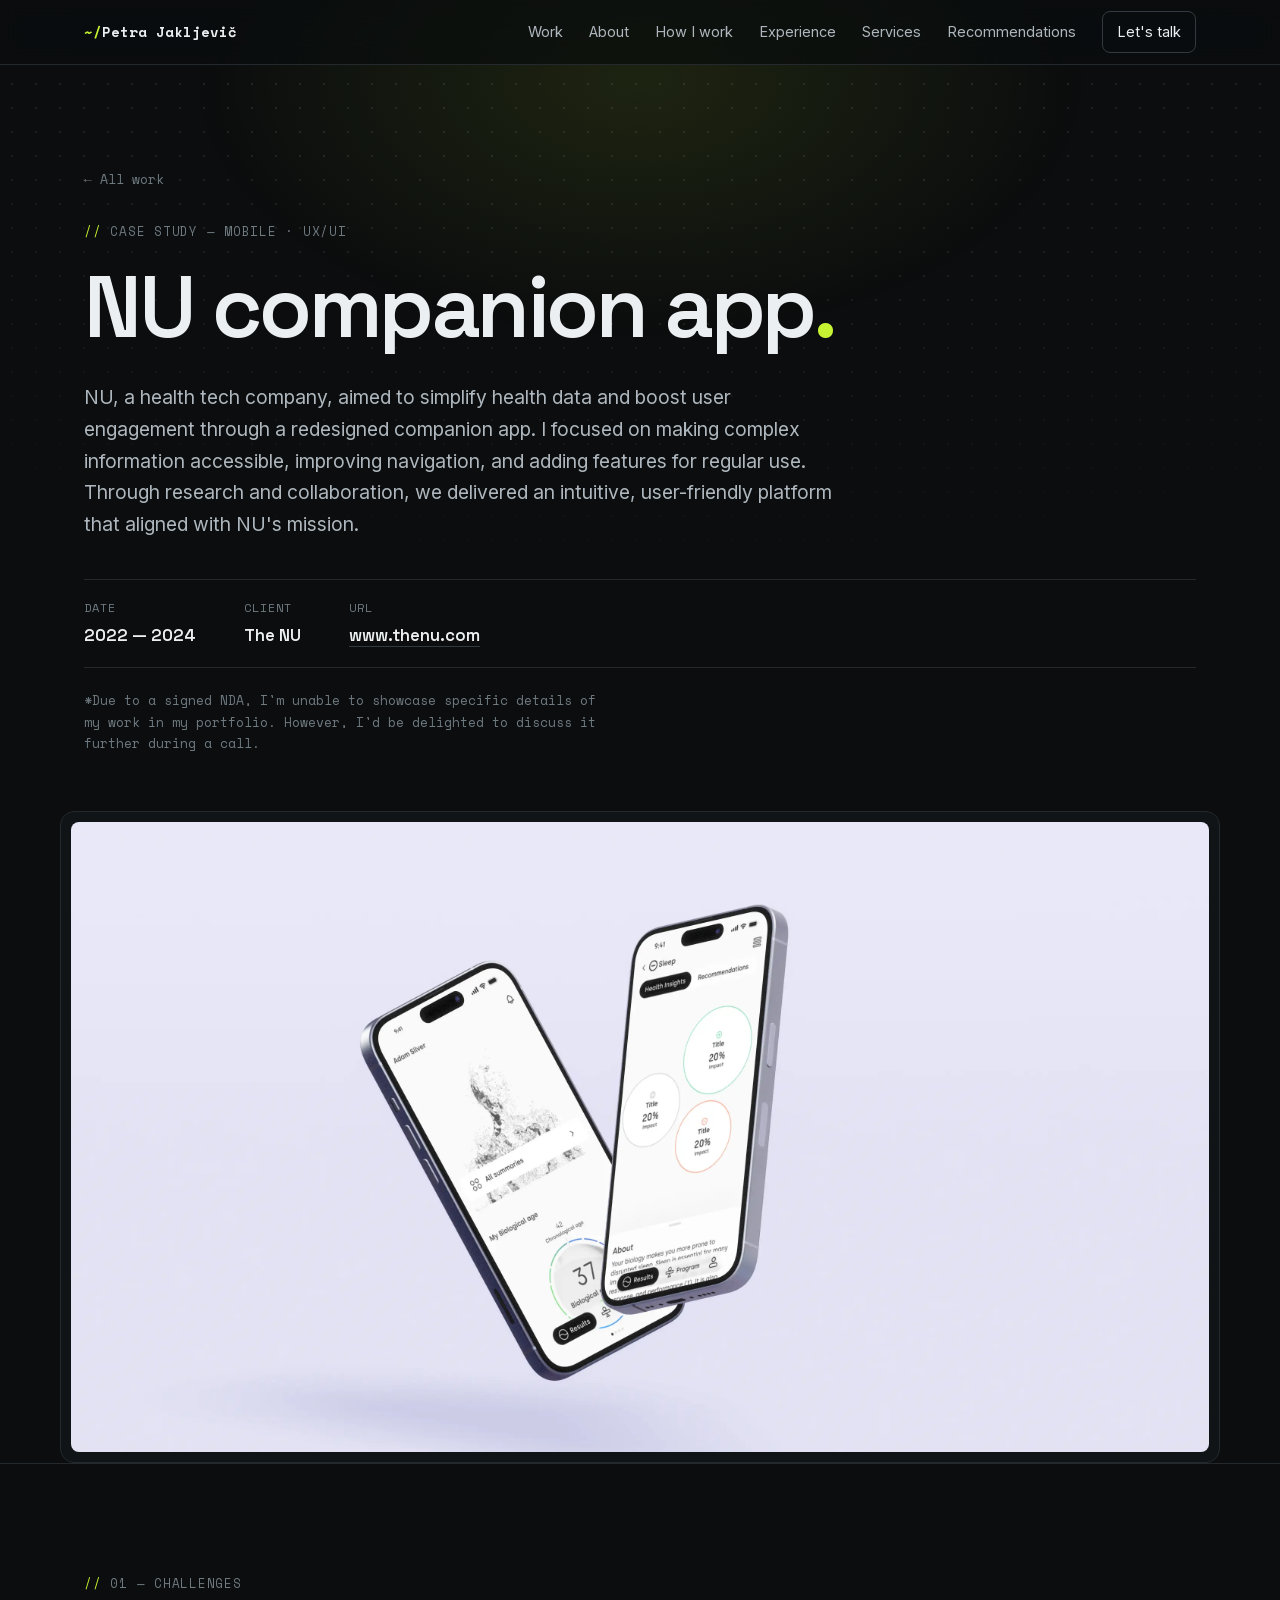
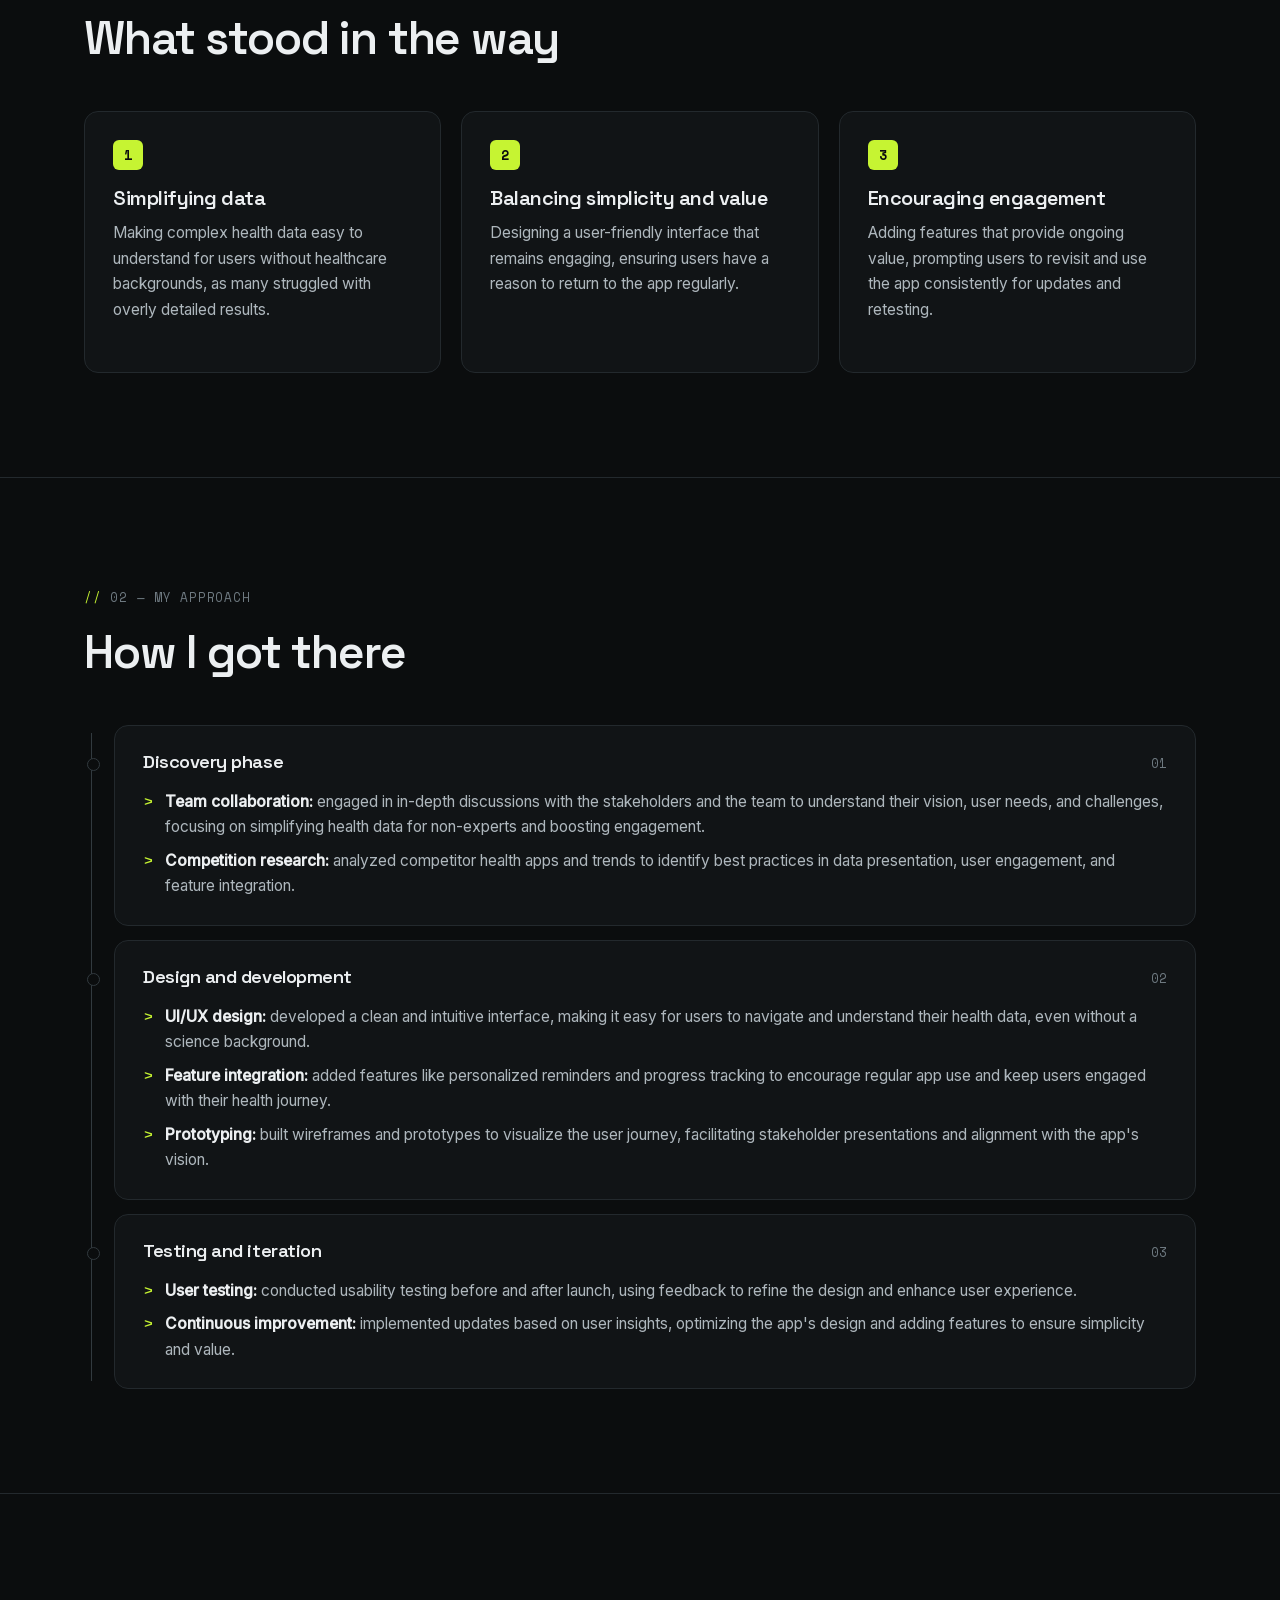
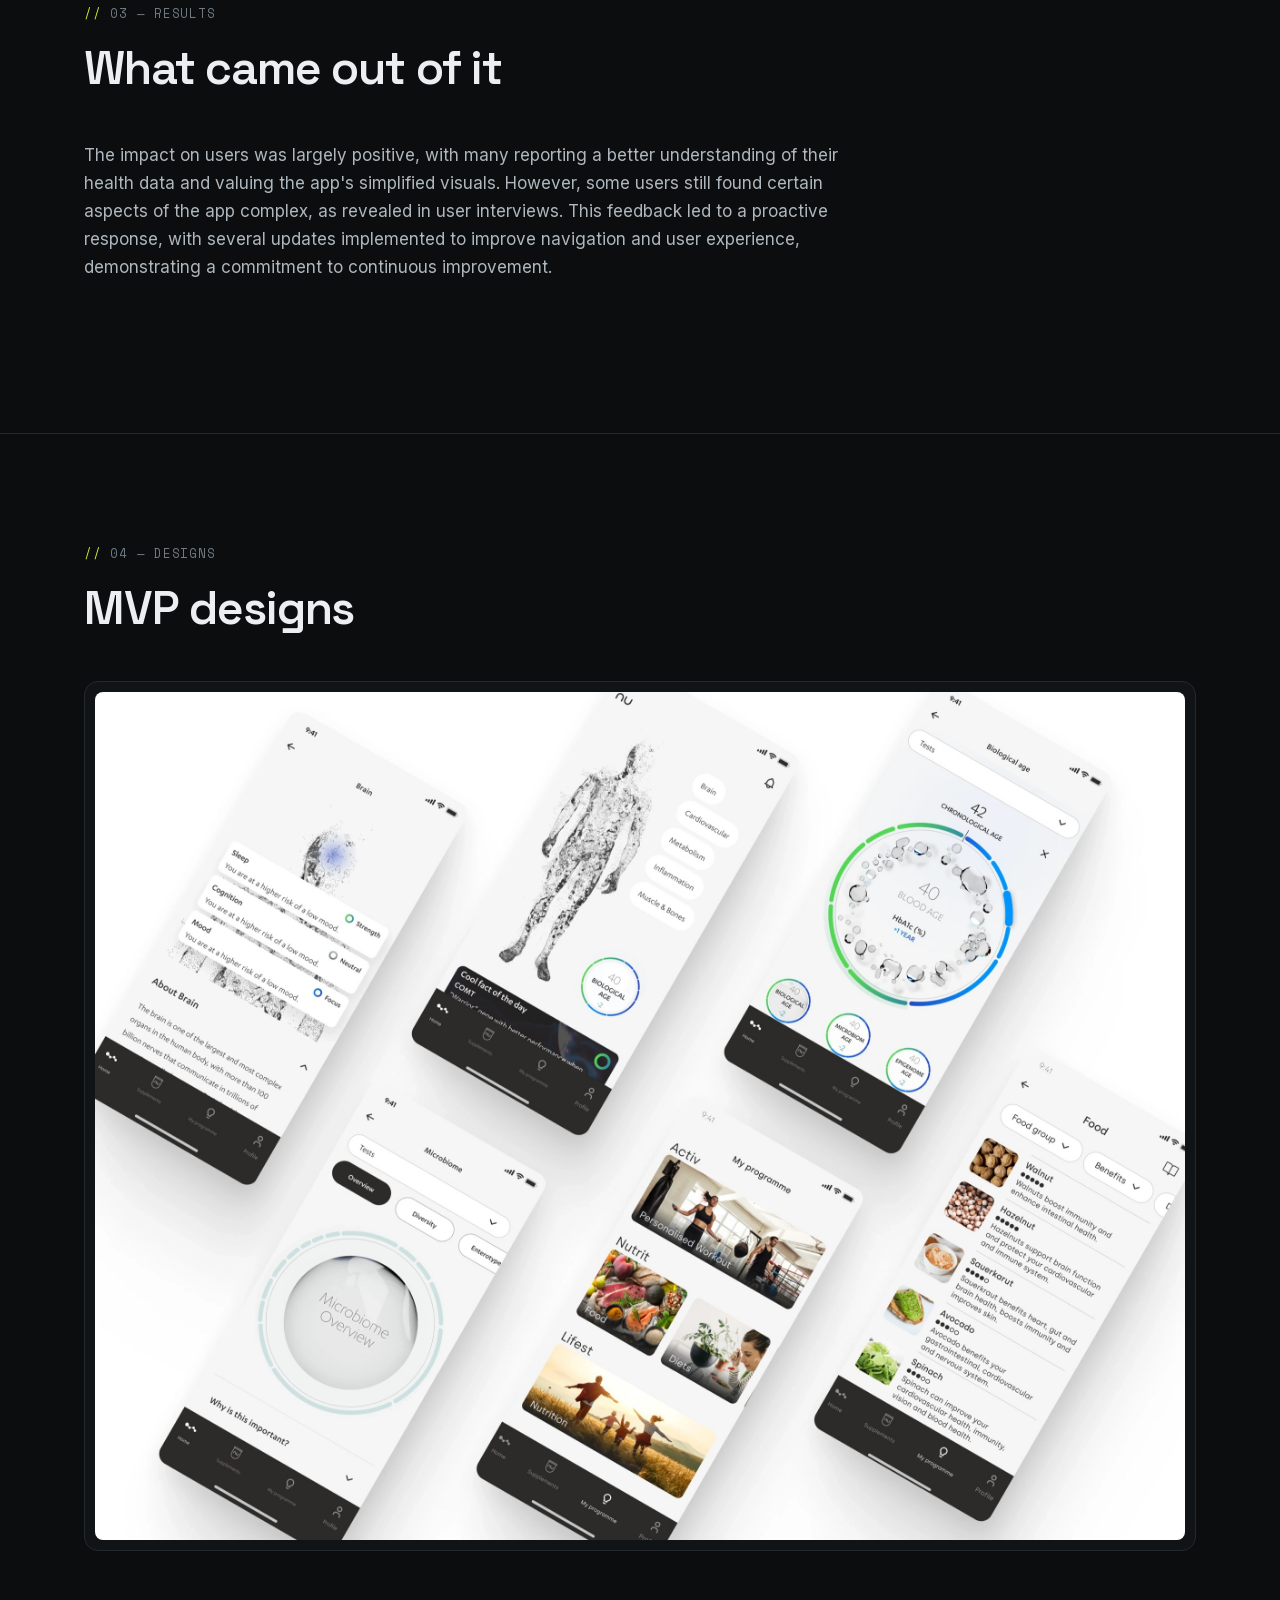
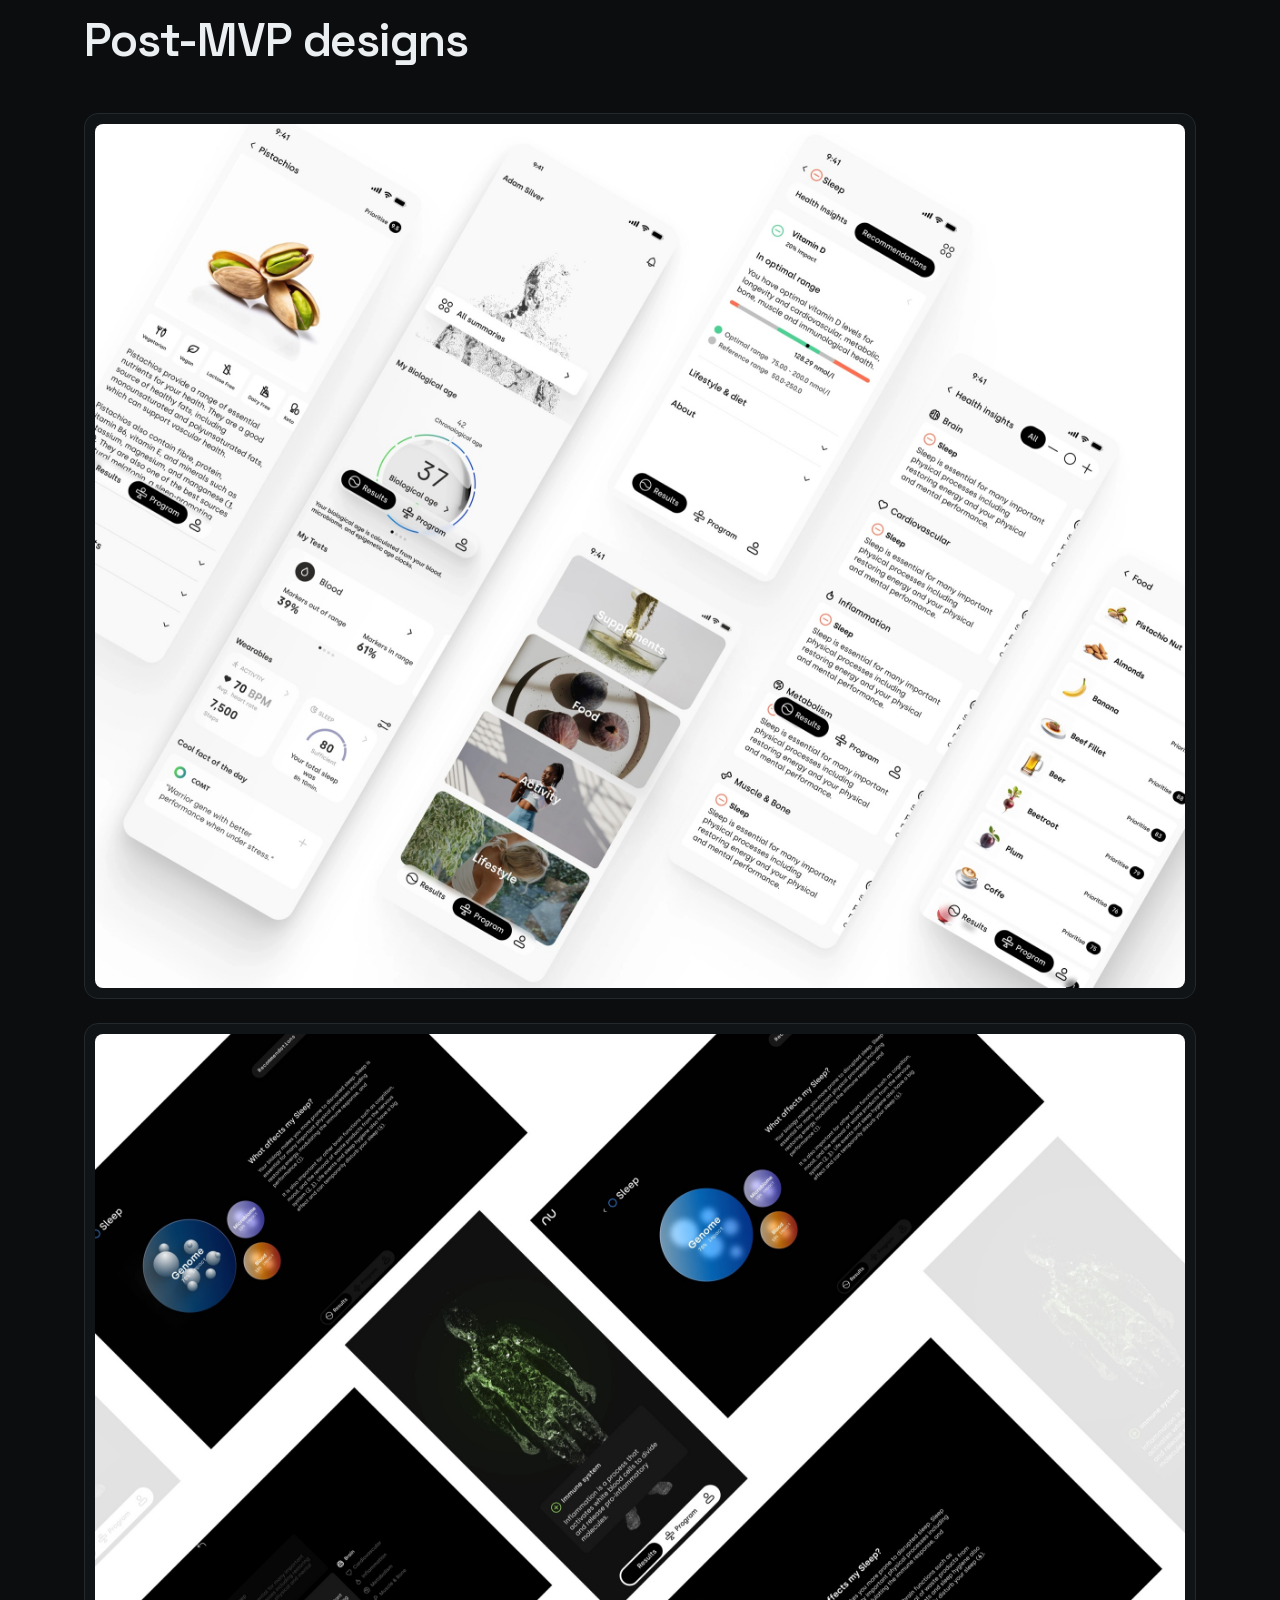
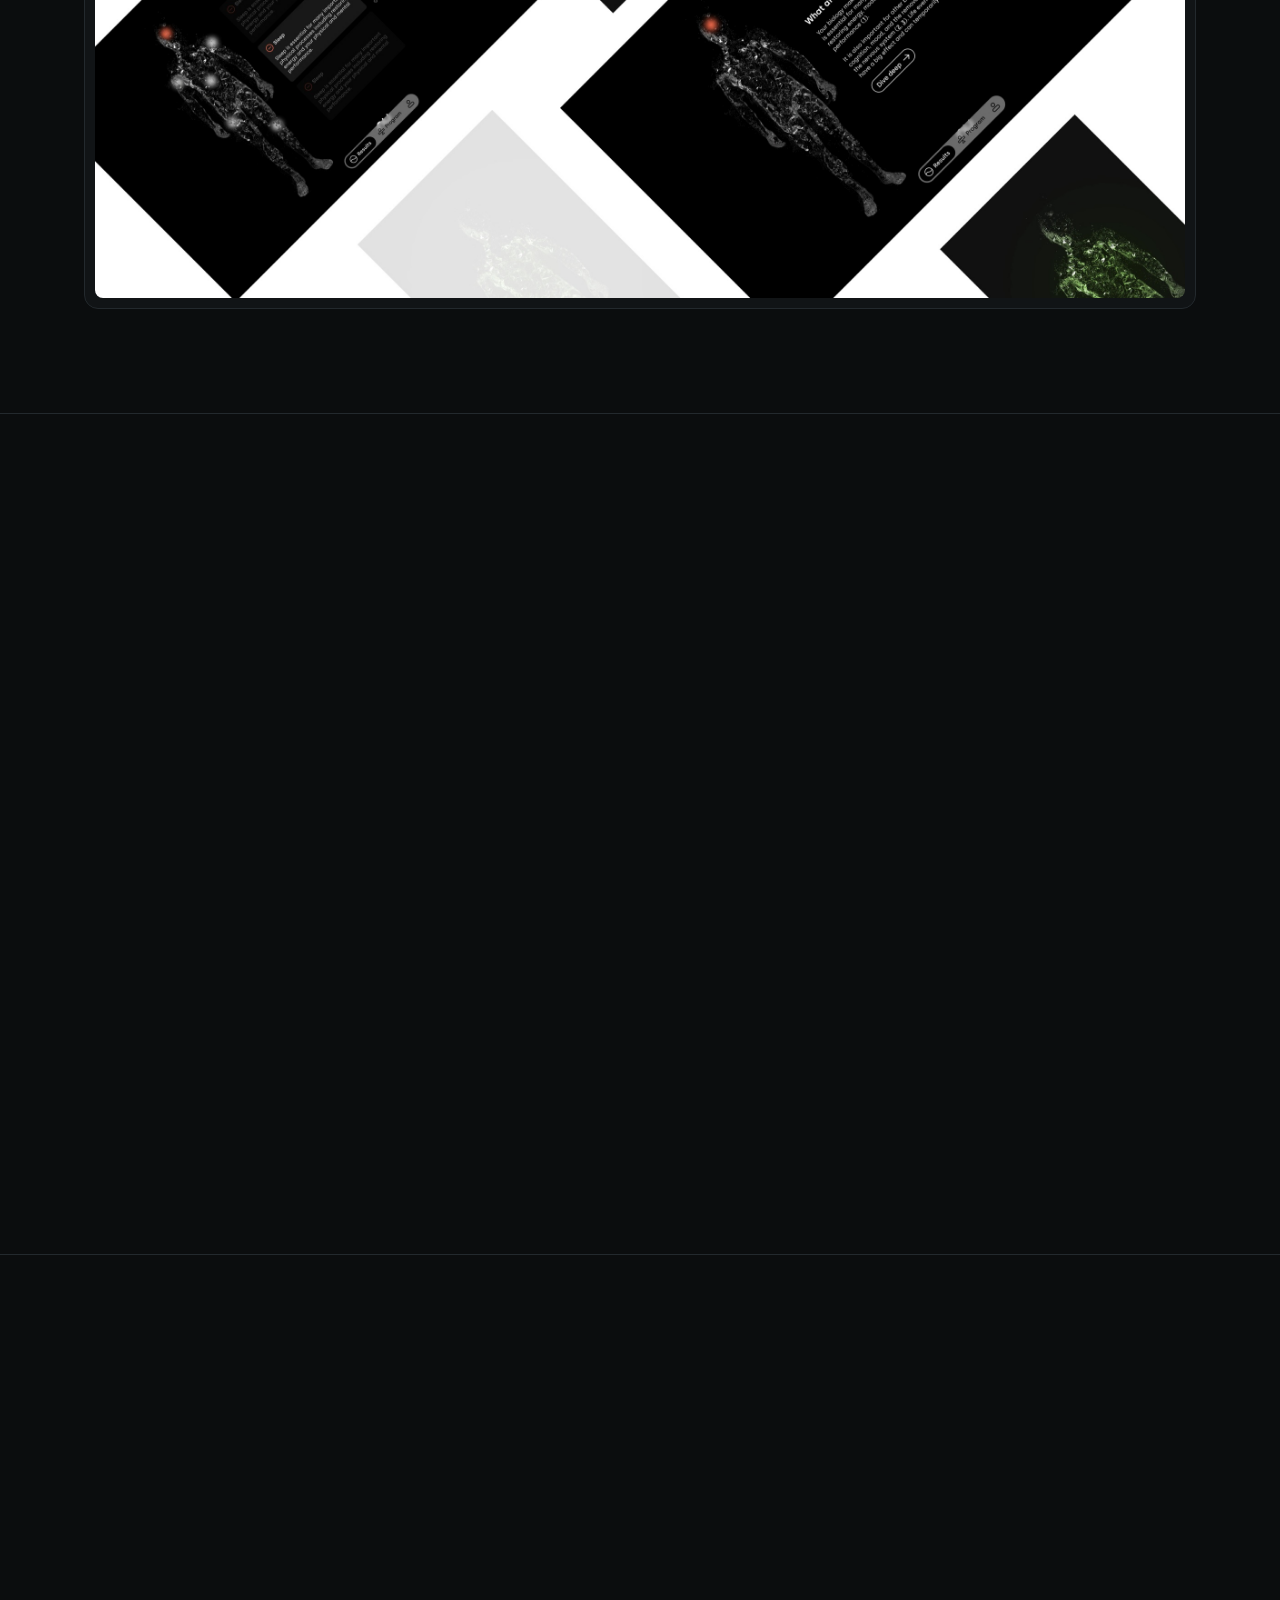
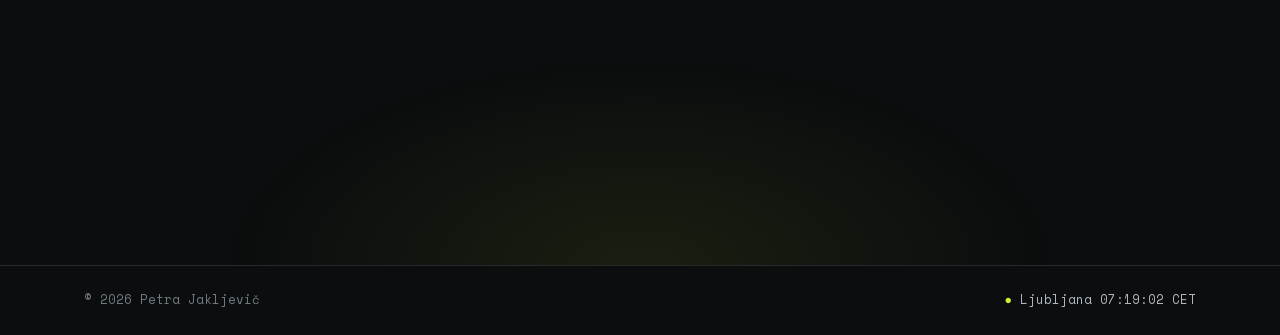
==== commit 936e02a1: "Add version numbers to stylesheet and script links Browsers kept serving an old styles.css after upd" ====
--- a/companion.html
+++ b/companion.html
@@ -5,8 +5,8 @@
 <meta name="viewport" content="width=device-width, initial-scale=1.0" />
 <title>NU Companion App — Petra Jakljevič</title>
 <meta name="description" content="Case study: redesigning the NU companion app to simplify health data, improve navigation and boost user engagement." />
-<link rel="stylesheet" href="fonts.css" />
-<link rel="stylesheet" href="styles.css" />
+<link rel="stylesheet" href="fonts.css?v=20261107" />
+<link rel="stylesheet" href="styles.css?v=20261107" />
 </head>
 <body>
 
@@ -211,6 +211,6 @@
     </div>
   </footer>
 
-  <script src="main.js"></script>
+  <script src="main.js?v=20261107"></script>
 </body>
 </html>
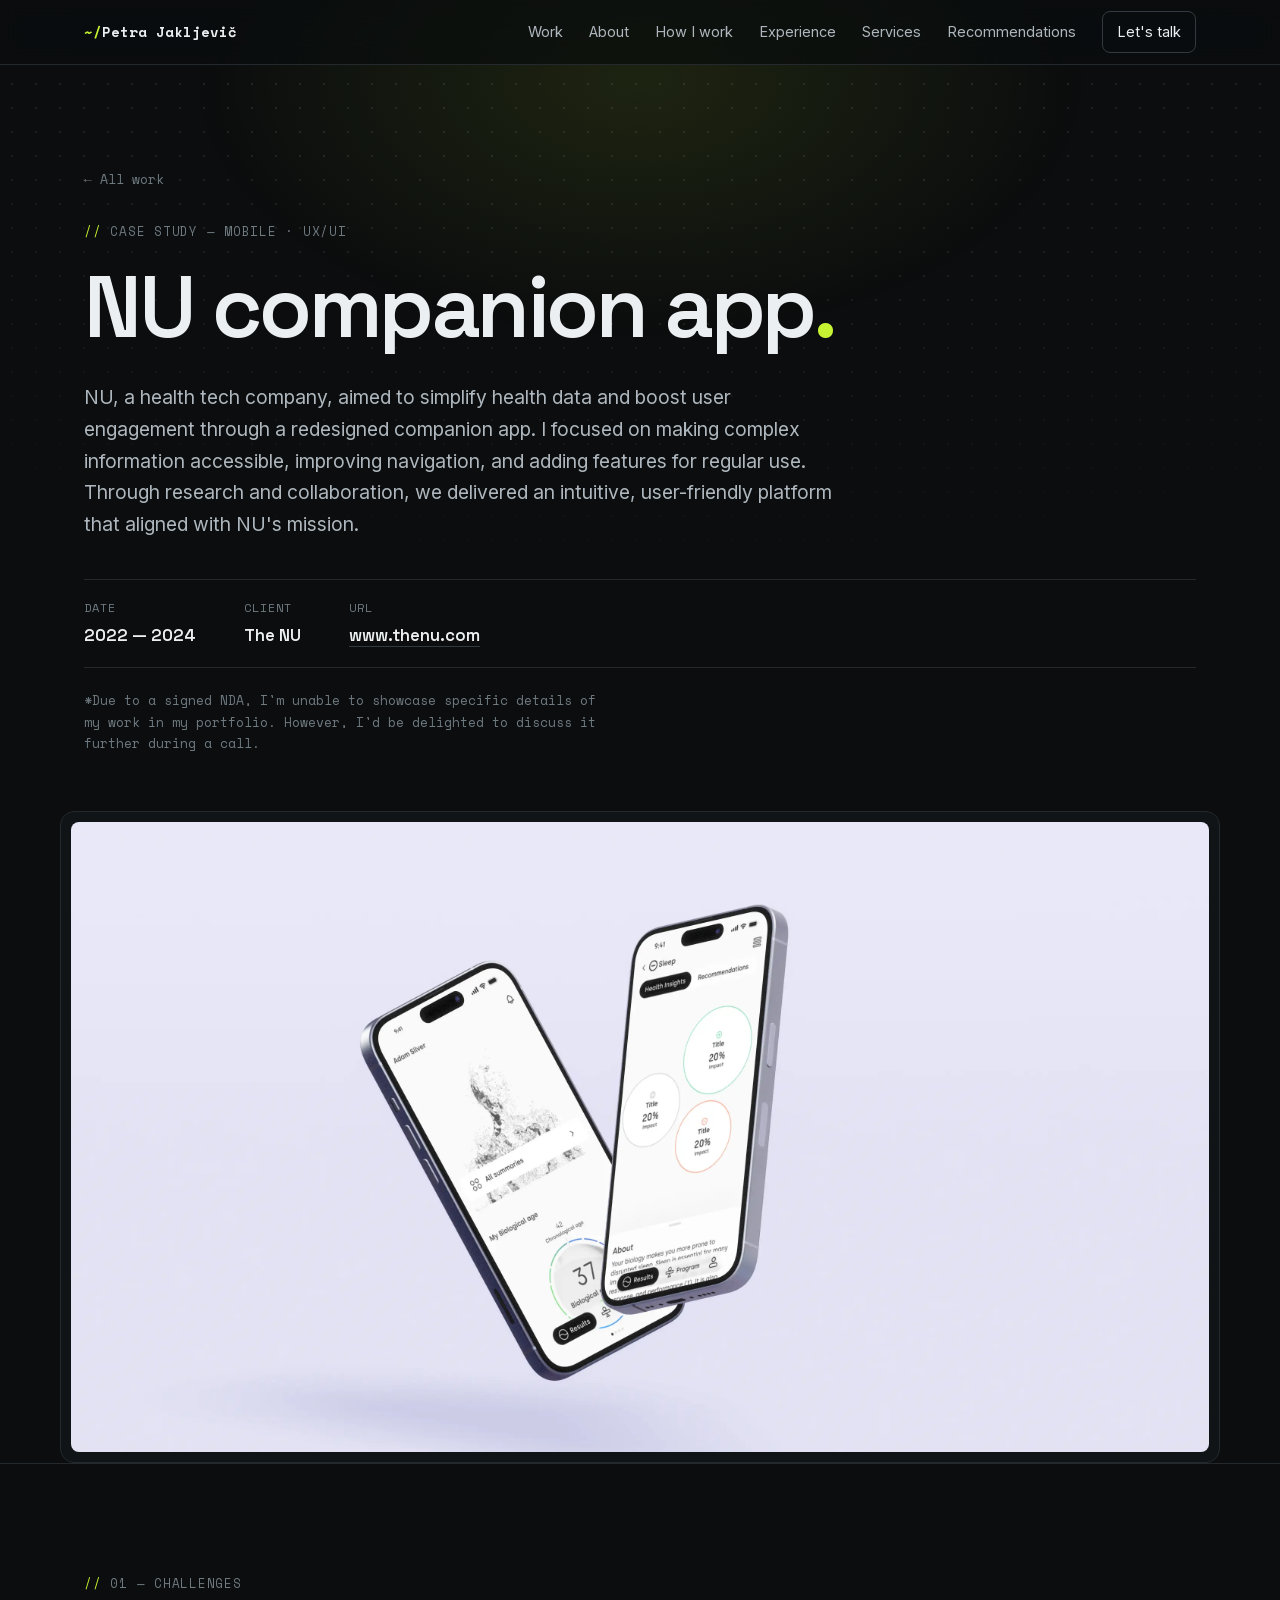
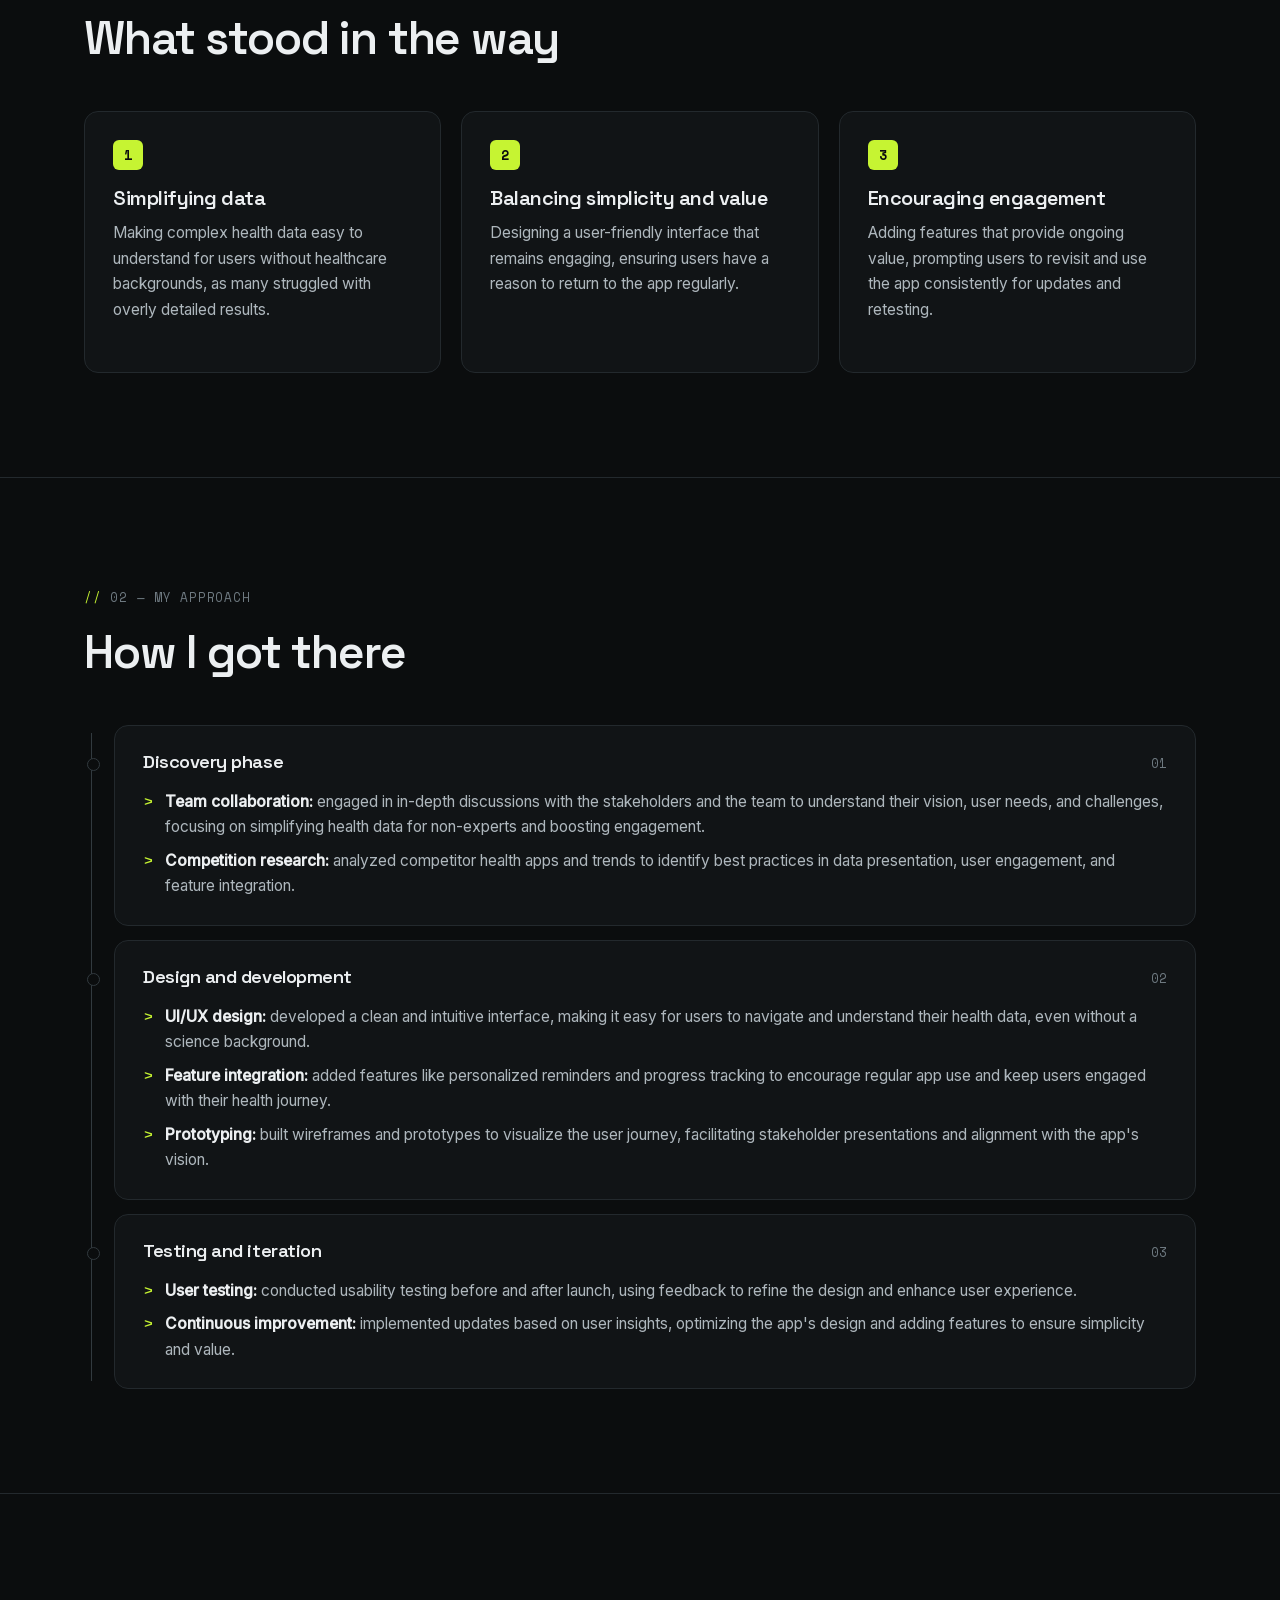
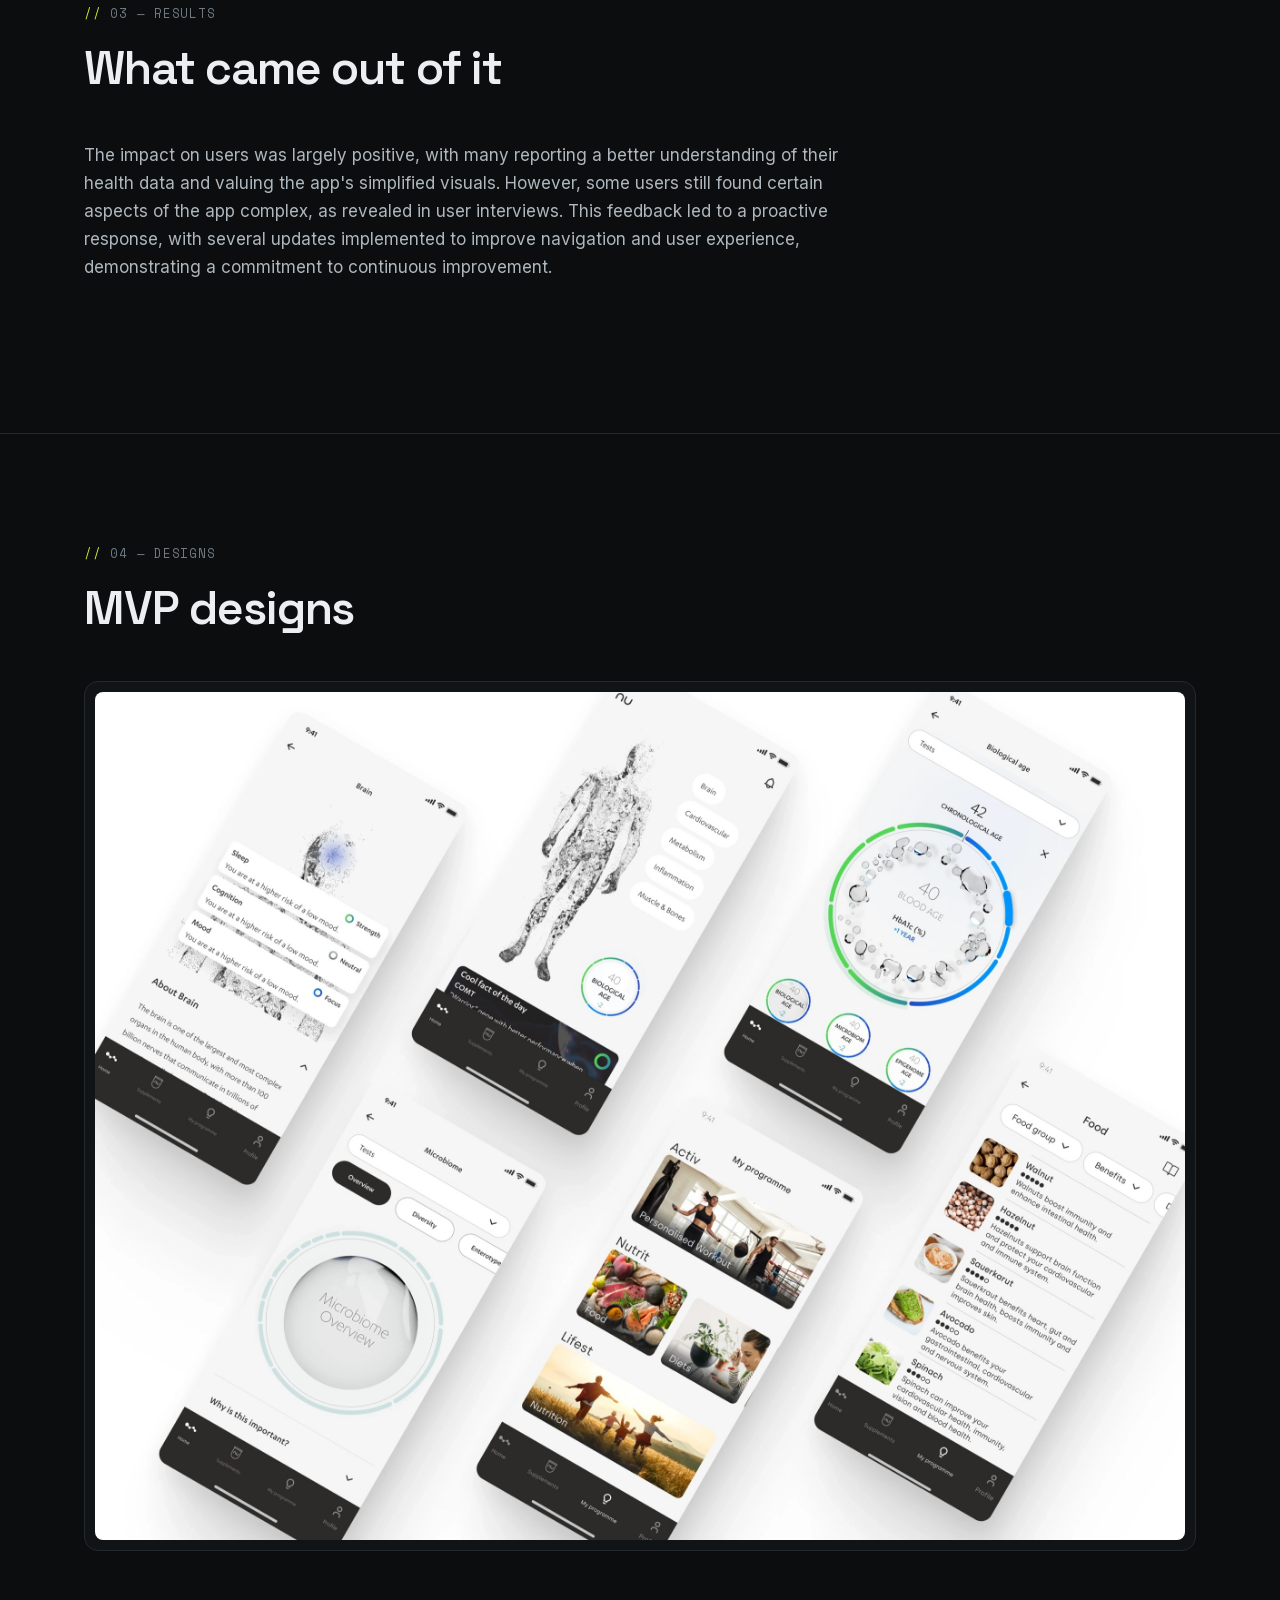
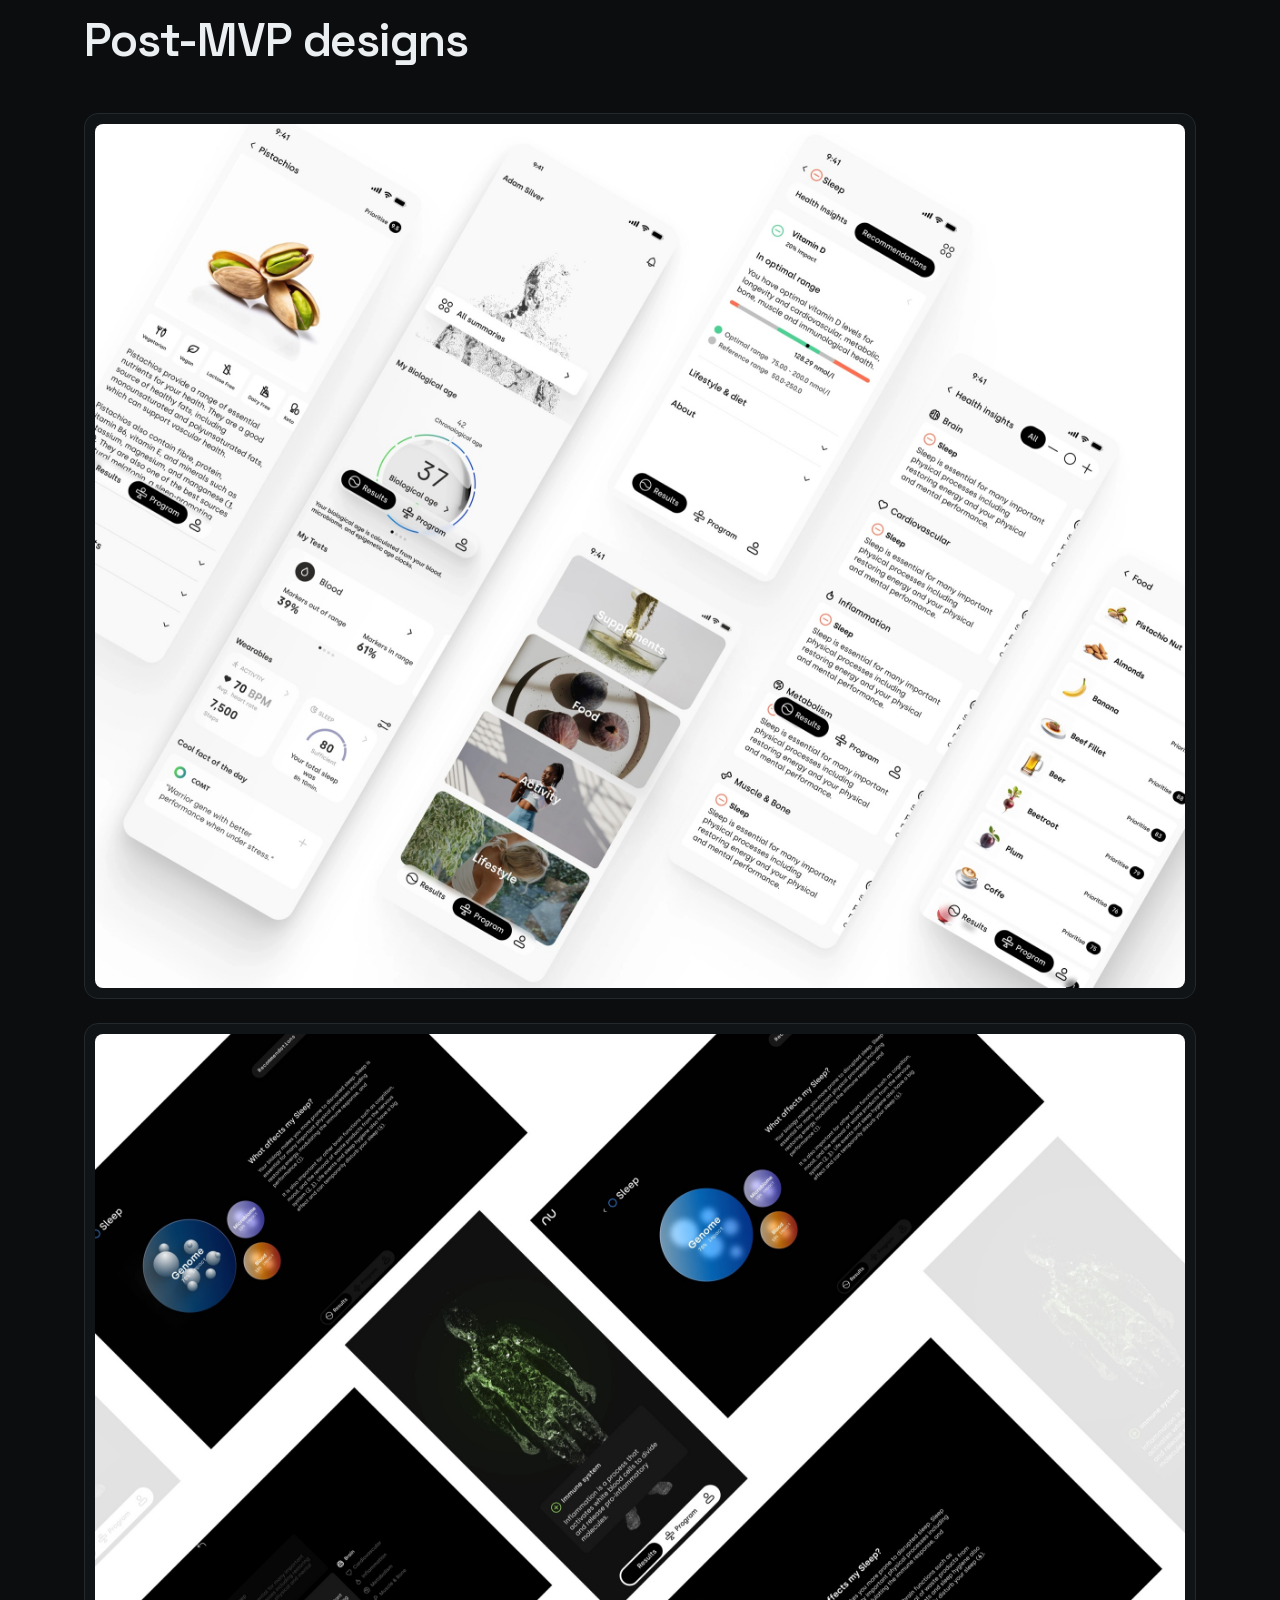
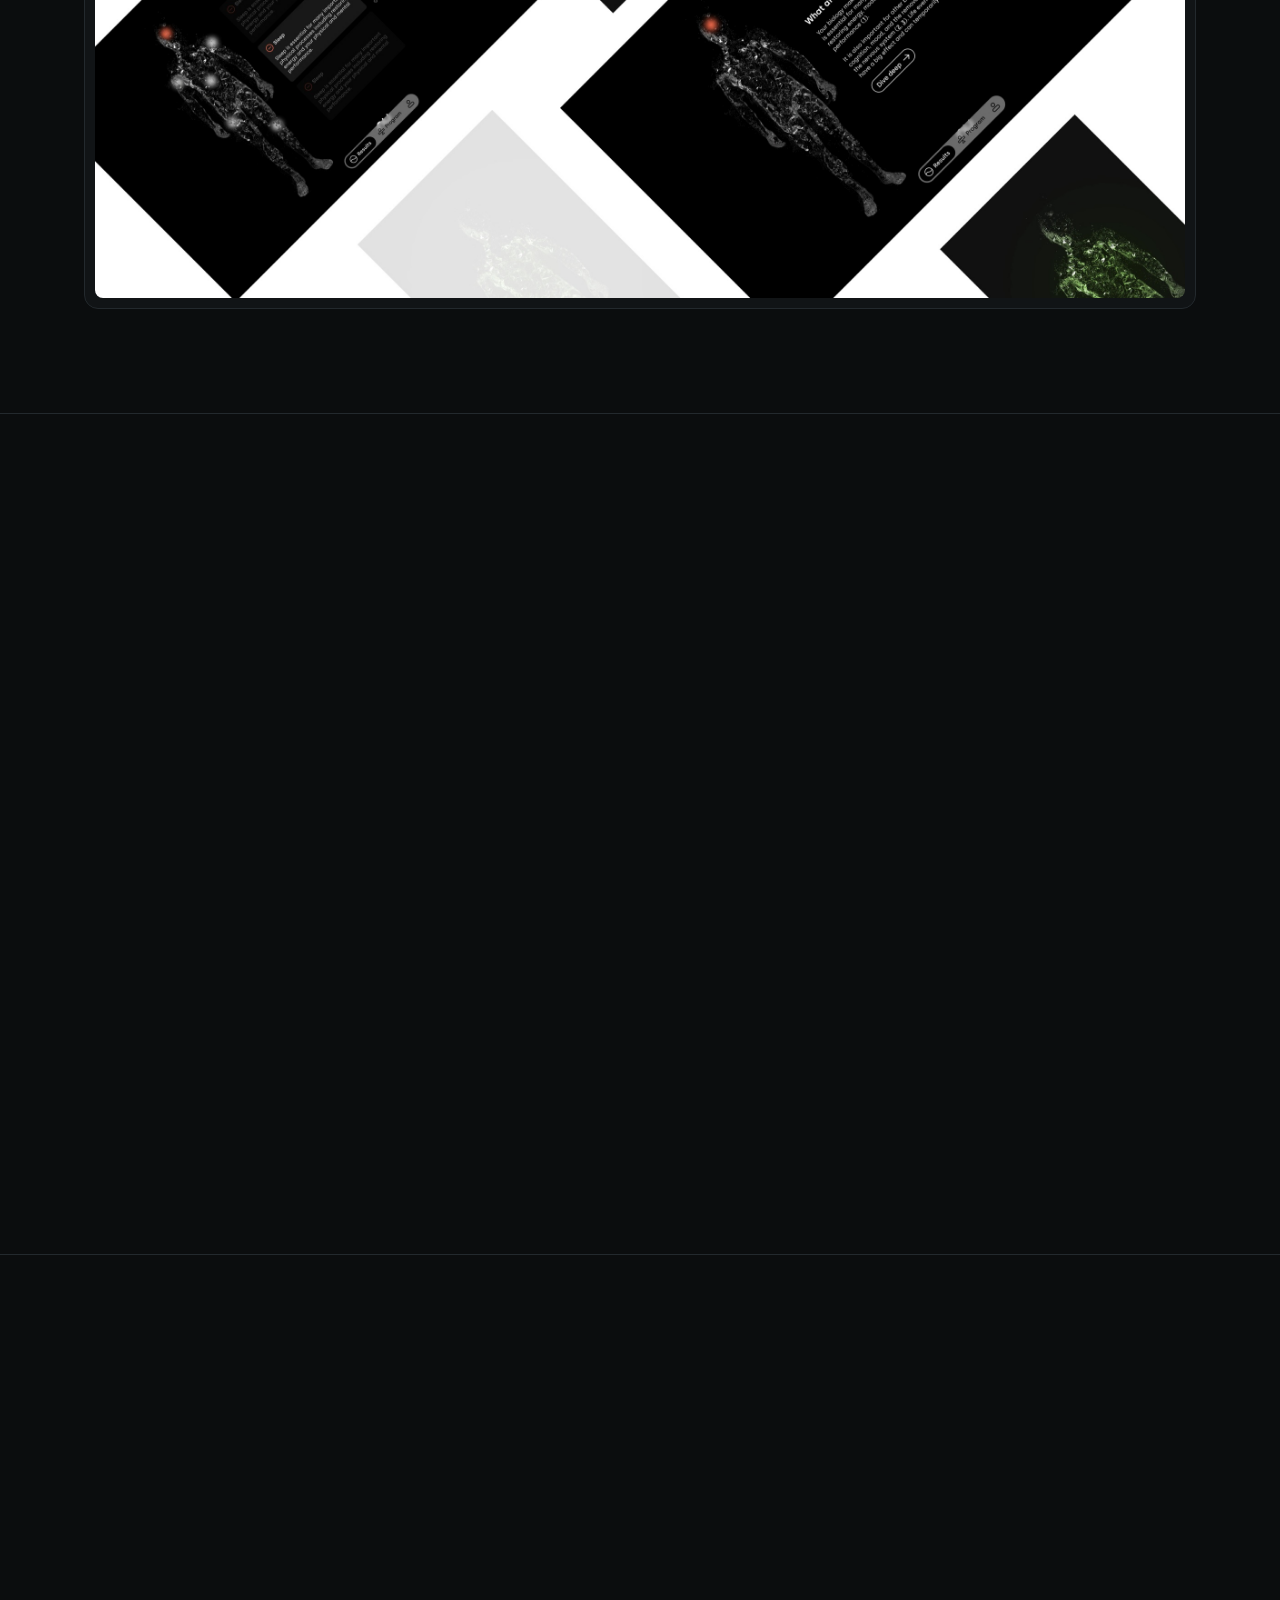
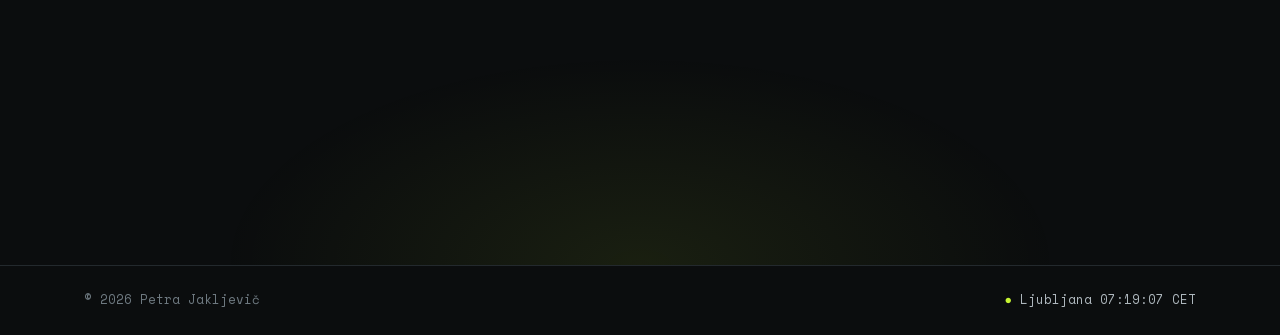
==== commit 5d33ebb4: "Dodgeline cover: real iPhone frames, a promo that fits, feature shots - Phones are drawn as an iPhon" ====
--- a/companion.html
+++ b/companion.html
@@ -5,8 +5,8 @@
 <meta name="viewport" content="width=device-width, initial-scale=1.0" />
 <title>NU Companion App — Petra Jakljevič</title>
 <meta name="description" content="Case study: redesigning the NU companion app to simplify health data, improve navigation and boost user engagement." />
-<link rel="stylesheet" href="fonts.css?v=20261107" />
-<link rel="stylesheet" href="styles.css?v=20261107" />
+<link rel="stylesheet" href="fonts.css?v=20261107-2" />
+<link rel="stylesheet" href="styles.css?v=20261107-2" />
 </head>
 <body>
 
@@ -174,9 +174,9 @@
             <div class="card__media">
               <div class="cover cover--dl" aria-hidden="true">
                 <div class="cv-fan">
-                  <div class="cv-phone cv-phone--port cv-fan__l"><img src="images/dl-play-2.jpg" alt="" loading="lazy" /></div>
-                  <div class="cv-phone cv-phone--port cv-fan__r"><img src="images/dl-play-3.jpg" alt="" loading="lazy" /></div>
-                  <div class="cv-phone cv-phone--port cv-fan__c"><img src="images/dl-play-1.jpg" alt="" loading="lazy" /></div>
+                  <div class="cv-phone cv-phone--port cv-phone--iphone cv-fan__l"><img src="images/dl-cover-levels.jpg" alt="" loading="lazy" /></div>
+                  <div class="cv-phone cv-phone--port cv-phone--iphone cv-fan__r"><img src="images/dl-cover-mystery.jpg" alt="" loading="lazy" /></div>
+                  <div class="cv-phone cv-phone--port cv-phone--iphone cv-fan__c"><img src="images/dl-cover-play.jpg" alt="" loading="lazy" /></div>
                 </div>
                 <div class="cv-mark">Dodge<span>line</span></div>
               </div>
@@ -211,6 +211,6 @@
     </div>
   </footer>
 
-  <script src="main.js?v=20261107"></script>
+  <script src="main.js?v=20261107-2"></script>
 </body>
 </html>
--- a/styles.css
+++ b/styles.css
@@ -754,3 +754,15 @@
 .cv-phone video{width:100%;height:100%;object-fit:cover;border-radius:2.4cqmin;display:block;background:#120a1e}
 .cv-sound{position:absolute;right:16px;bottom:16px;z-index:3;font:600 12px/1 var(--mono);letter-spacing:.04em;padding:10px 14px;border-radius:999px;background:rgba(8,6,12,.7);color:#fff;border:1px solid rgba(255,255,255,.22);cursor:pointer;-webkit-backdrop-filter:blur(6px);backdrop-filter:blur(6px);transition:border-color .2s,color .2s}
 .cv-sound:hover,.cv-sound:focus-visible{border-color:var(--accent);color:var(--accent)}
+/* Dodgeline phones: a real iPhone (17 Pro shape) so the game shows at its true proportions:
+   titanium edge, black glass, Dynamic Island and side buttons. */
+.cv-phone--iphone{height:78cqh;top:11cqh;aspect-ratio:1320/2868;padding:1.1cqh;border-radius:6.2cqh;
+  border:.5cqh solid transparent;
+  background:linear-gradient(#050506,#050506) padding-box,
+    linear-gradient(140deg,#e4e6eb 0%,#6b6e75 28%,#c9ccd3 55%,#46494f 80%,#a9acb3 100%) border-box;
+  box-shadow:0 4cqh 10cqh rgba(0,0,0,.65),0 0 12cqh rgba(62,230,230,.10)}
+.cv-phone--iphone img,.cv-phone--iphone video{border-radius:4.7cqh}
+.cv-phone--iphone::after{content:"";position:absolute;left:50%;top:2.1cqh;width:31%;height:3cqh;transform:translateX(-50%);
+  background:#000;border-radius:999px;z-index:2}
+.cv-phone--iphone::before{content:"";position:absolute;left:-1cqh;top:17%;width:.55cqh;height:6%;border-radius:.3cqh;
+  background:#5a5d64;box-shadow:0 7.5cqh 0 #5a5d64,0 14cqh 0 #5a5d64,37.3cqh 5cqh 0 #5a5d64}
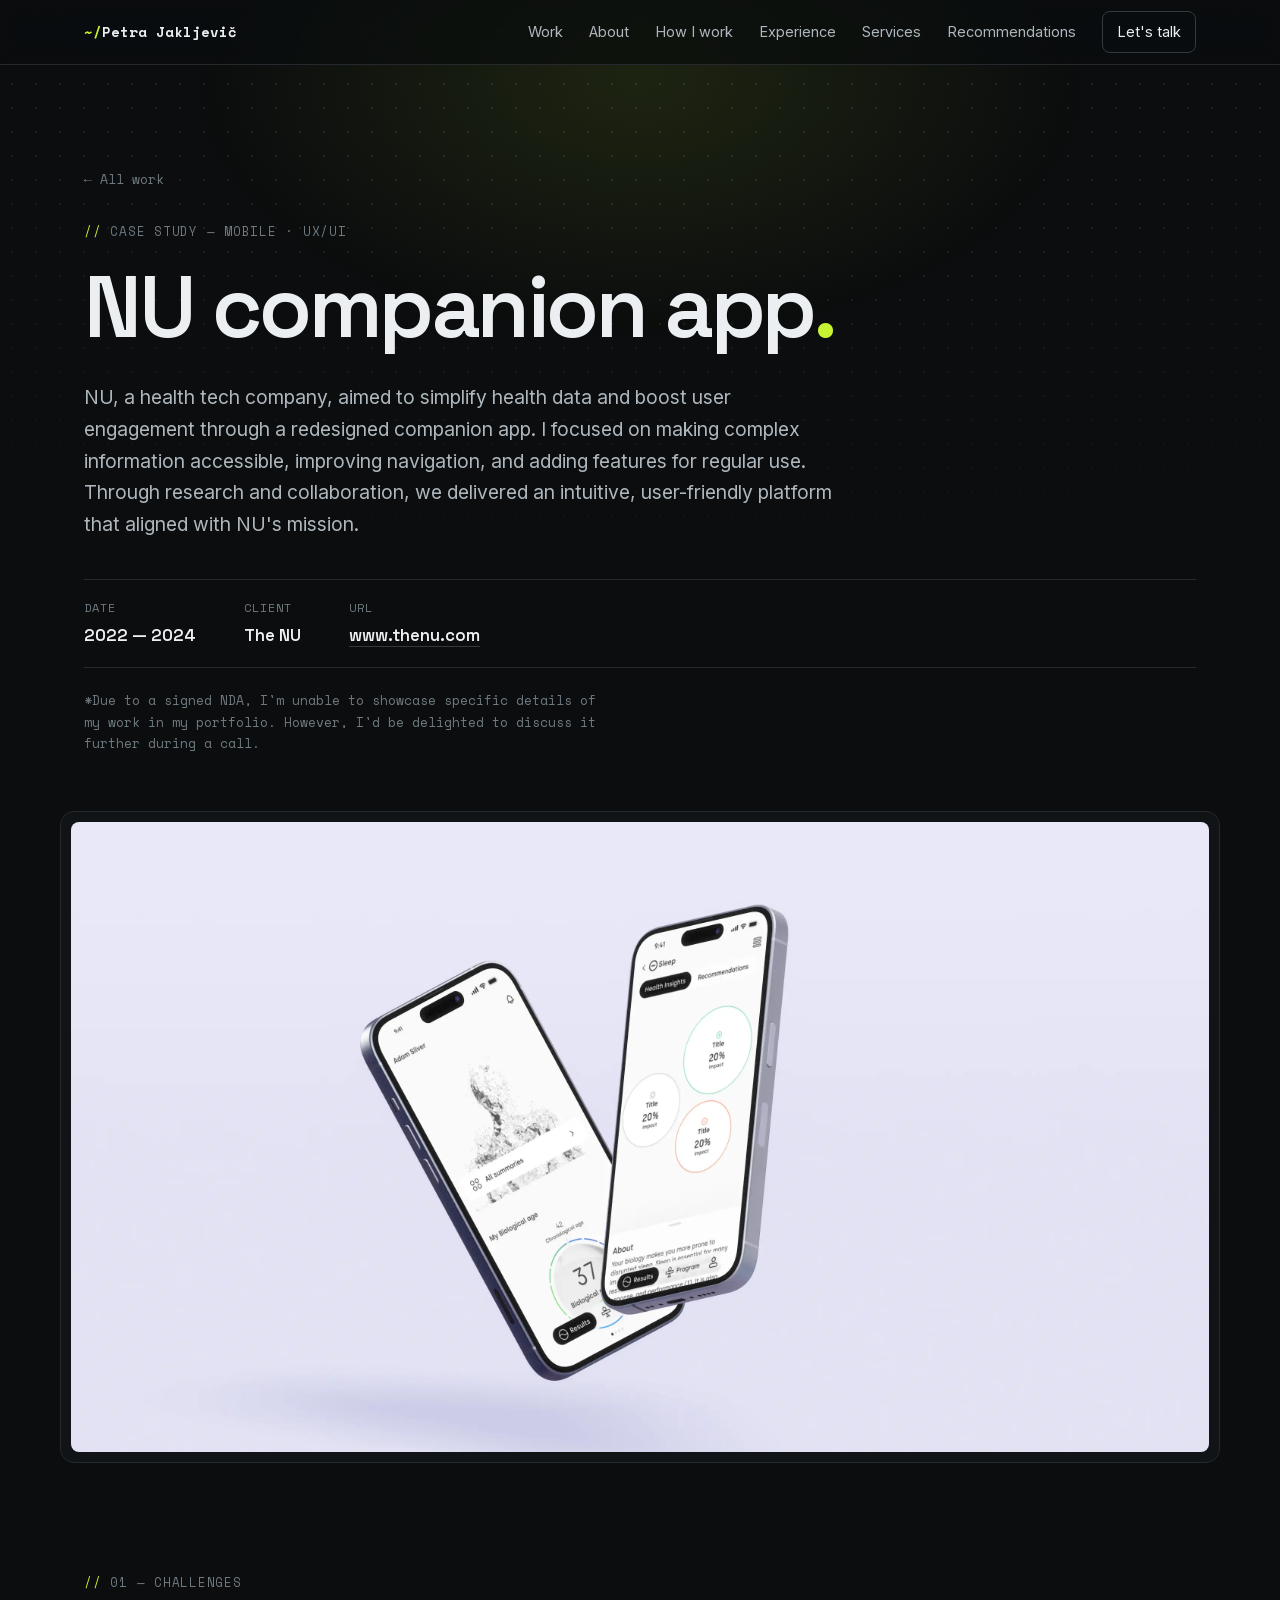
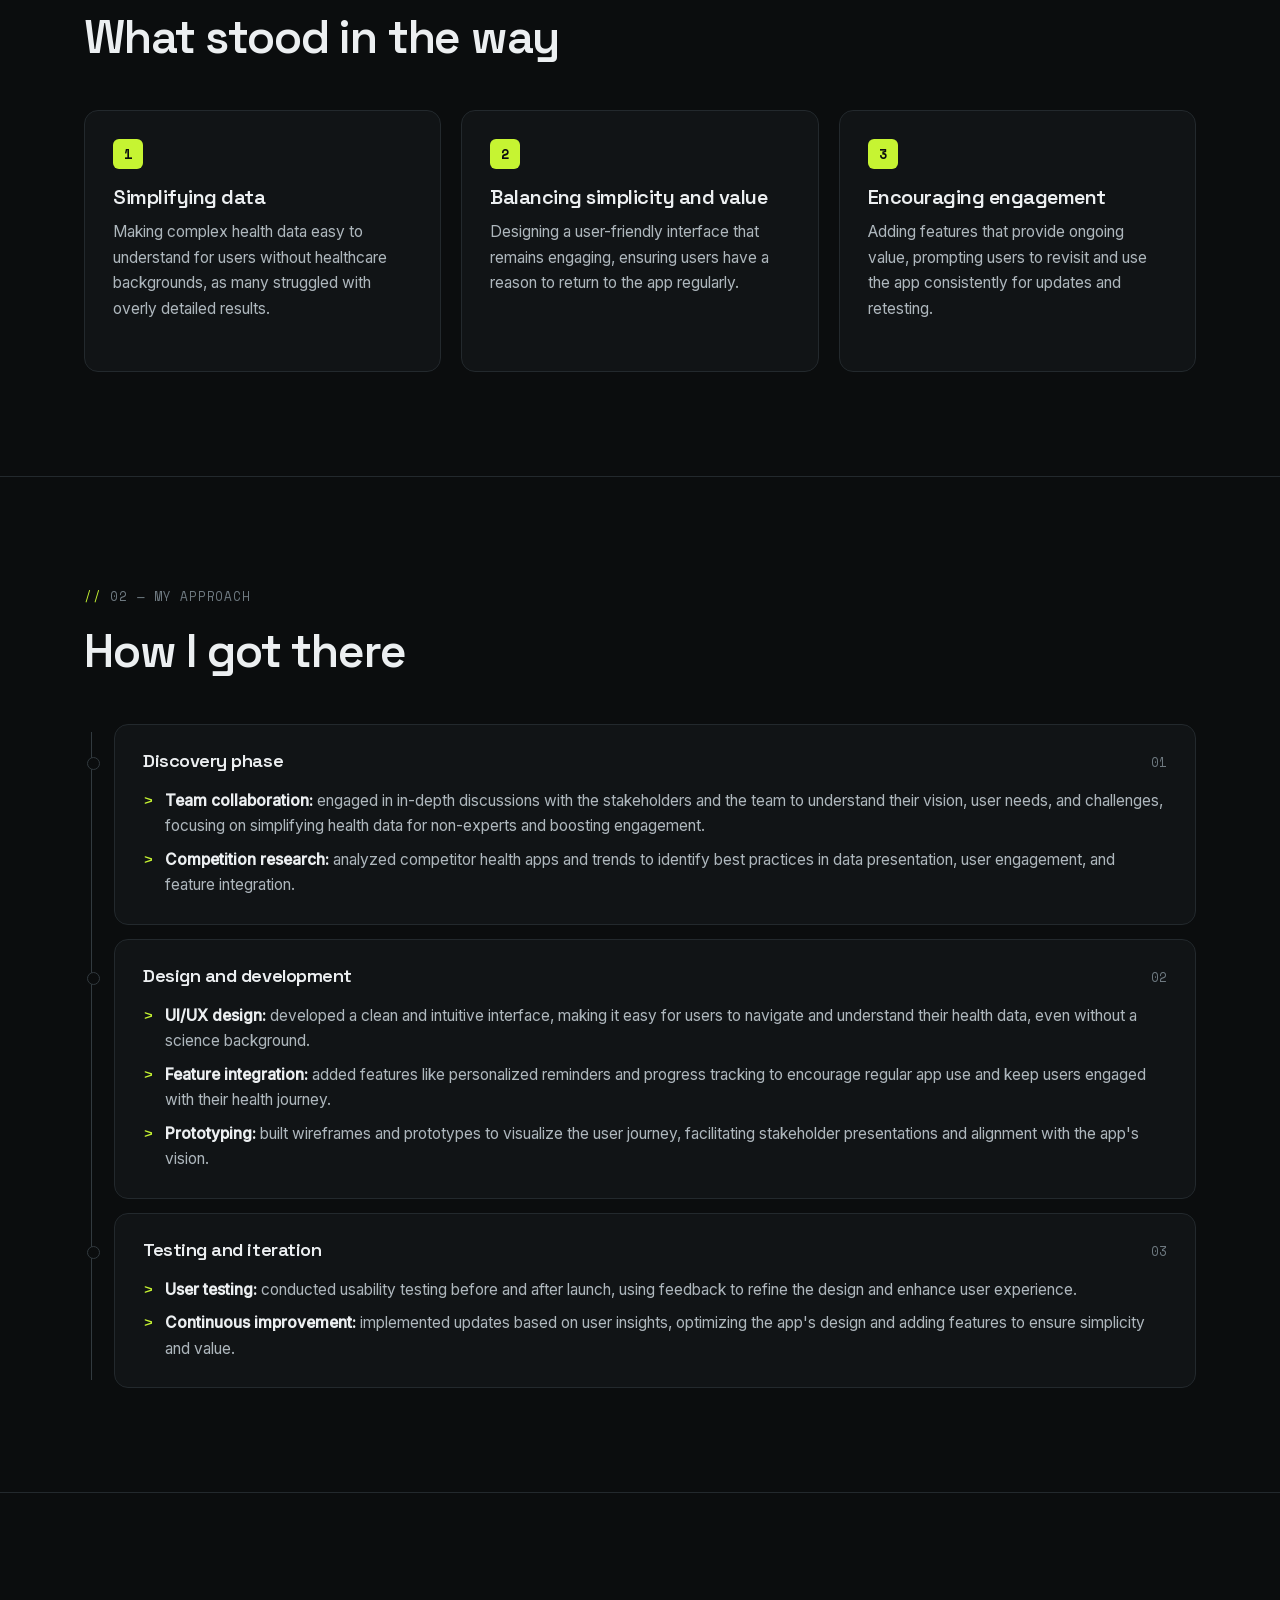
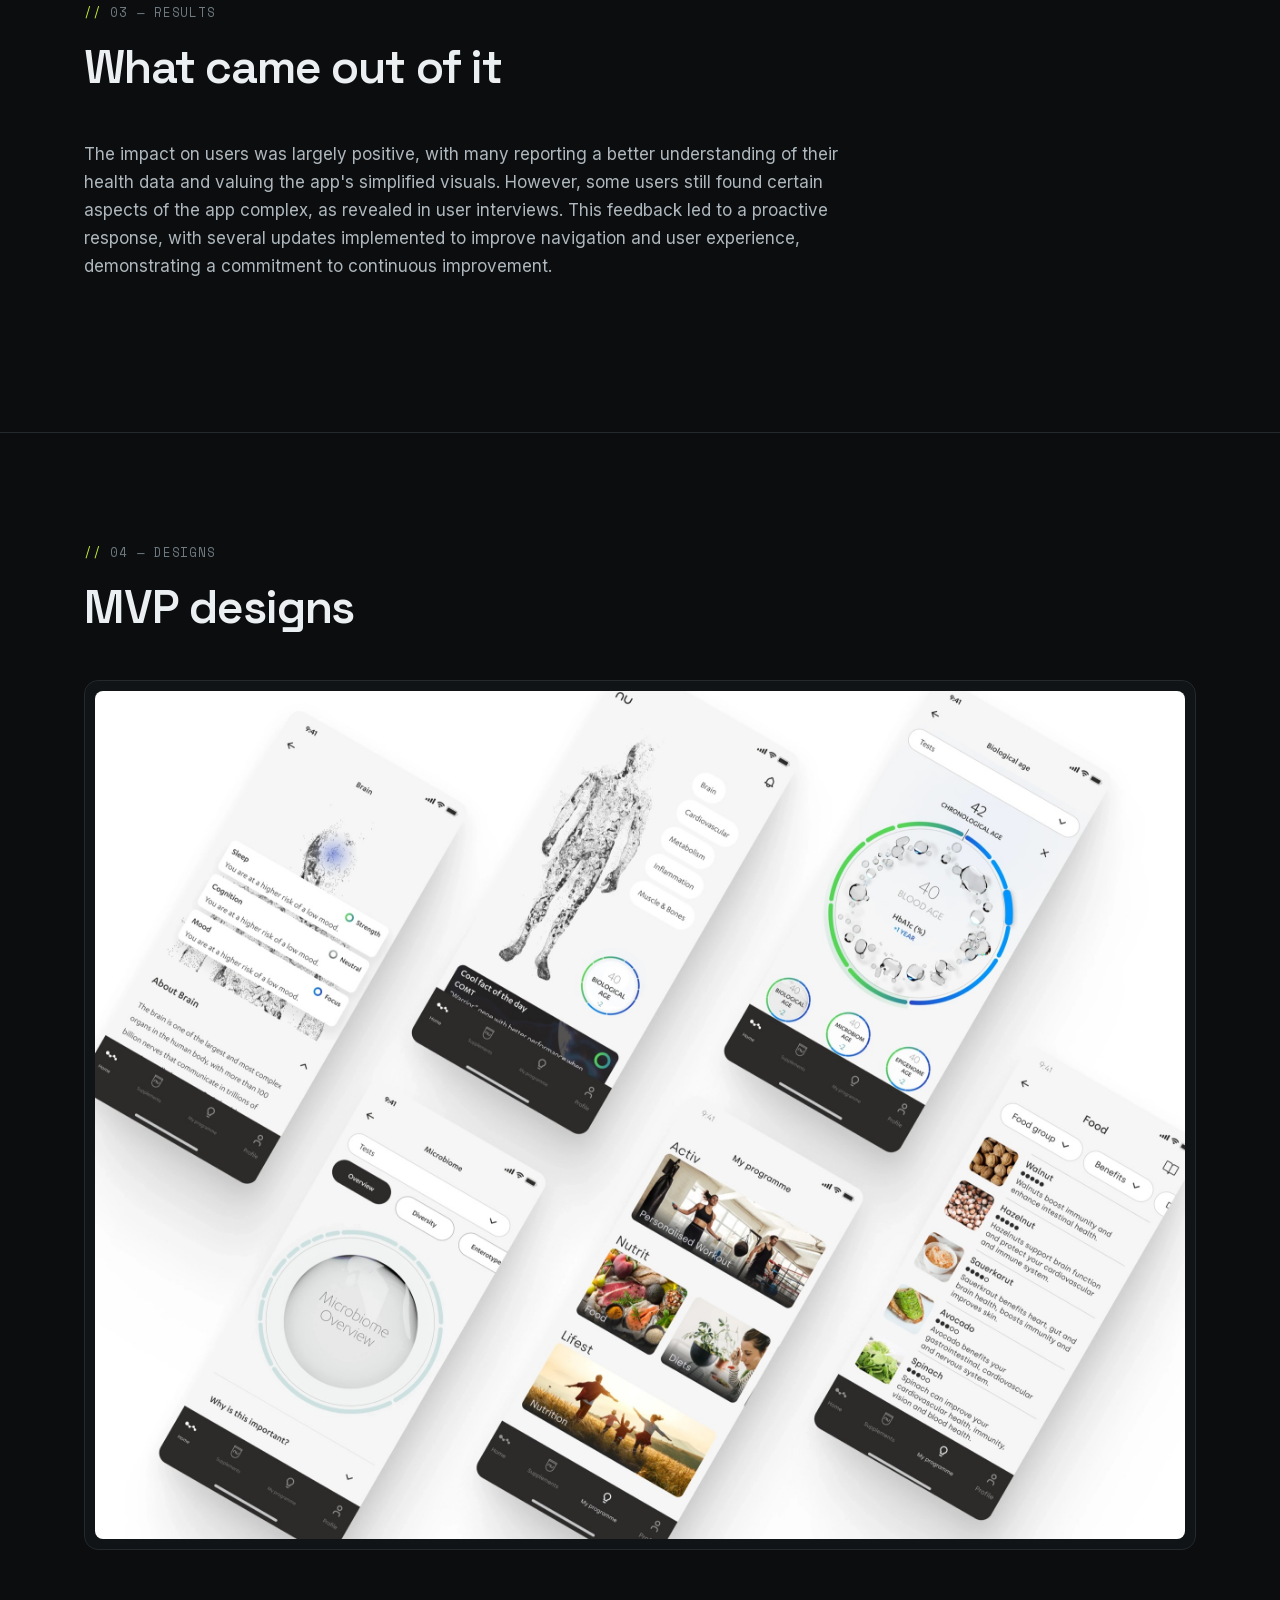
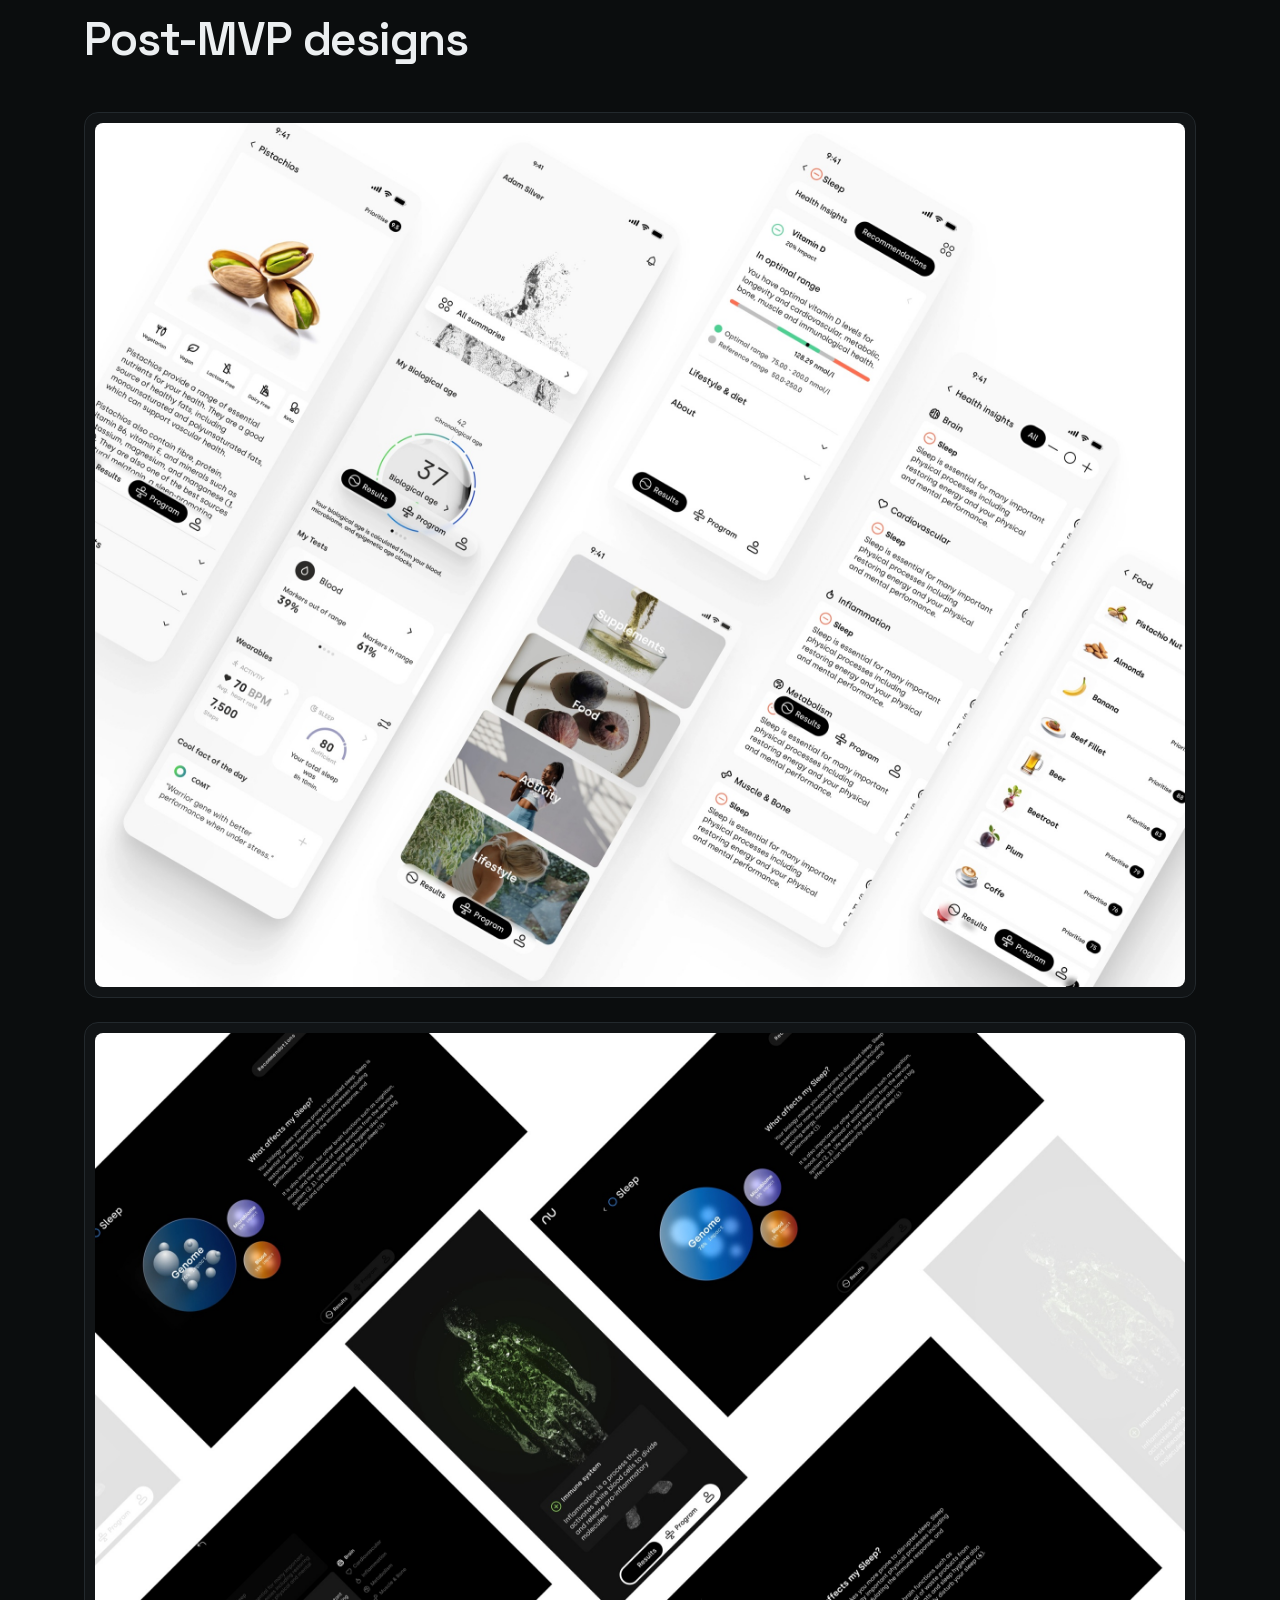
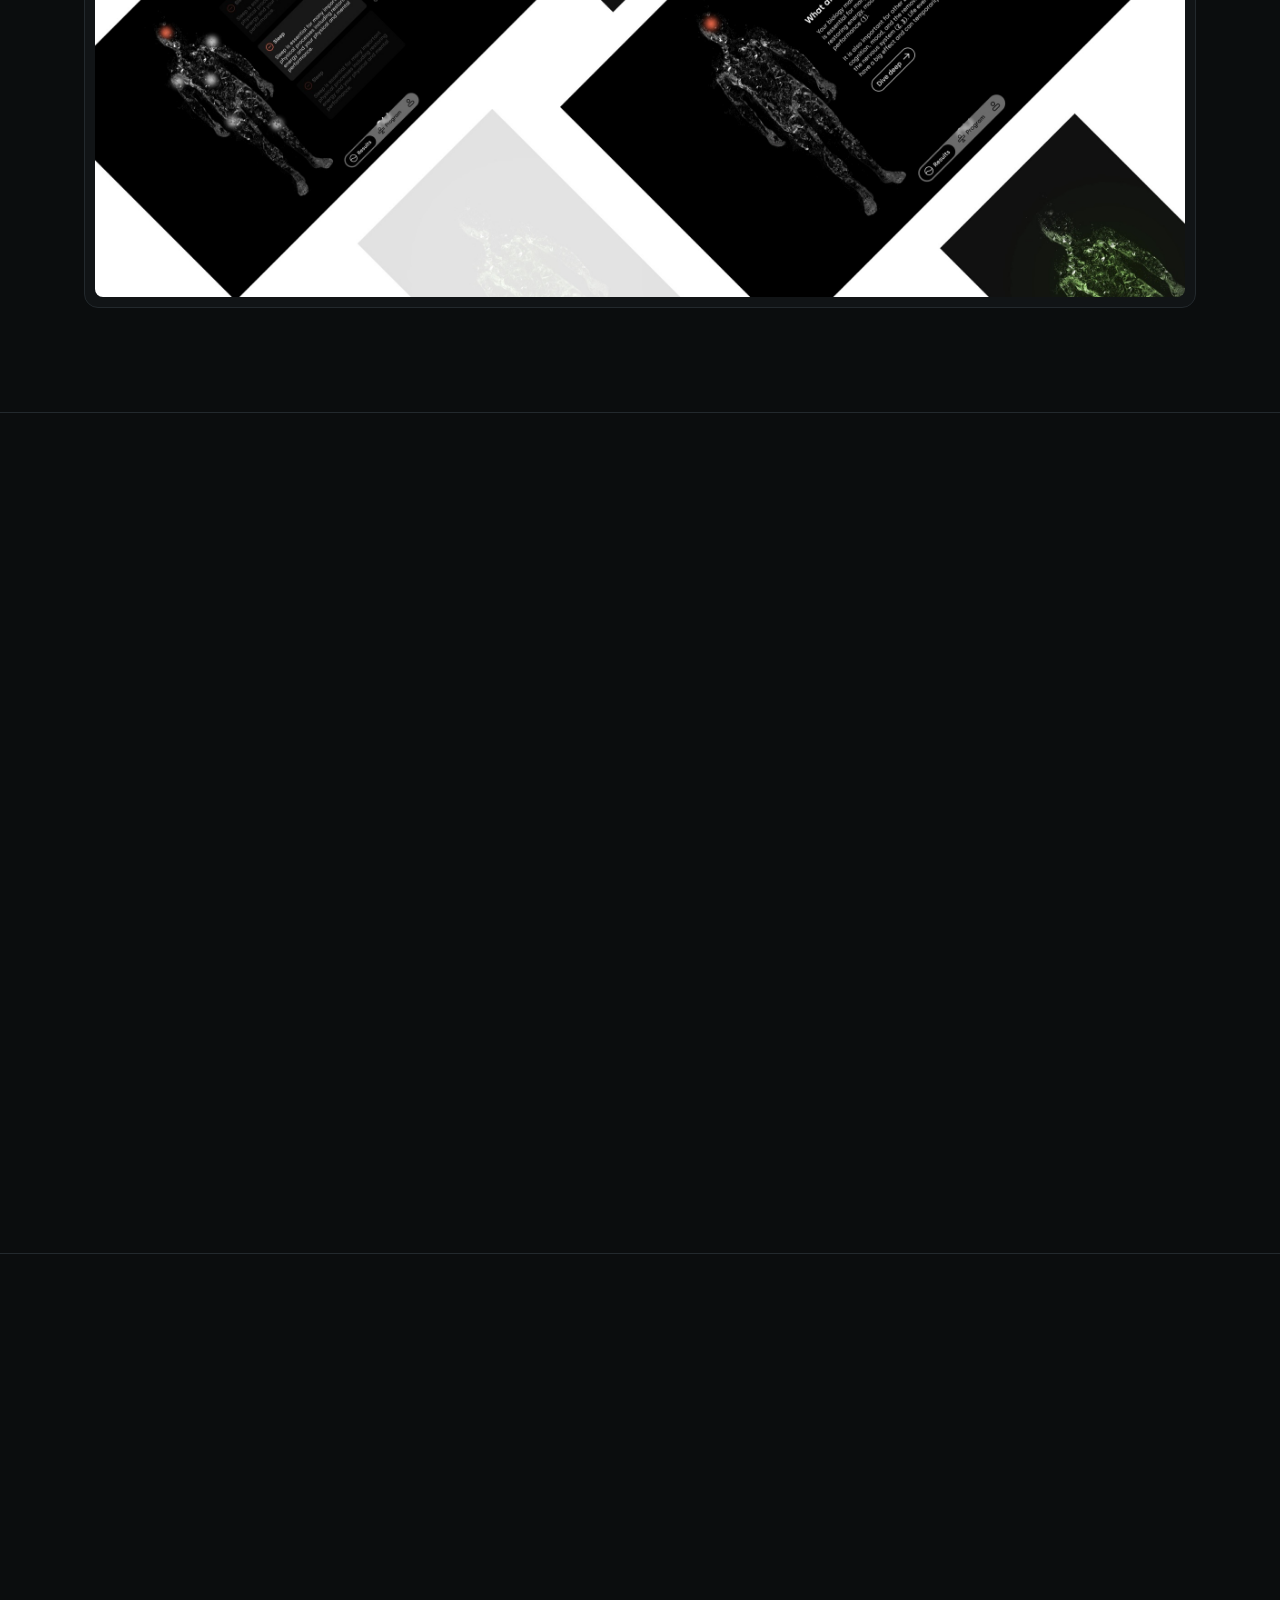
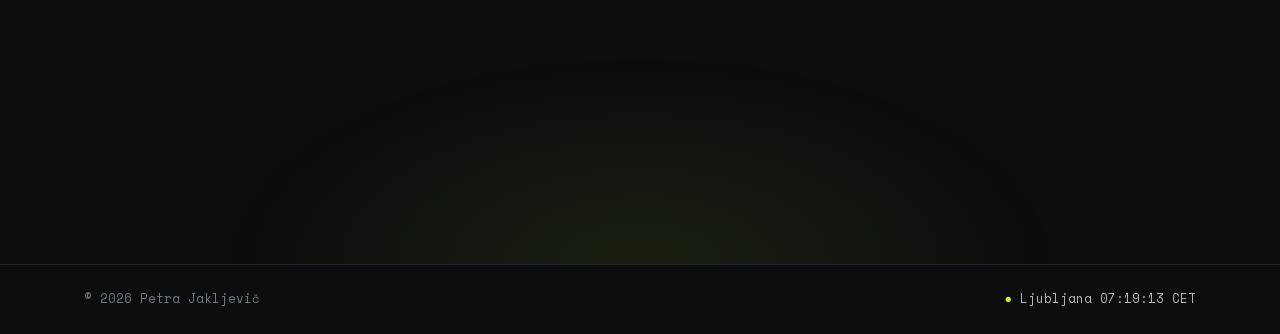
==== commit 2db0ccca: "Remove the divider line right under case study covers The section after the cover drew its top borde" ====
--- a/companion.html
+++ b/companion.html
@@ -5,8 +5,8 @@
 <meta name="viewport" content="width=device-width, initial-scale=1.0" />
 <title>NU Companion App — Petra Jakljevič</title>
 <meta name="description" content="Case study: redesigning the NU companion app to simplify health data, improve navigation and boost user engagement." />
-<link rel="stylesheet" href="fonts.css?v=20261107-2" />
-<link rel="stylesheet" href="styles.css?v=20261107-2" />
+<link rel="stylesheet" href="fonts.css?v=20261107-3" />
+<link rel="stylesheet" href="styles.css?v=20261107-3" />
 </head>
 <body>
 
@@ -211,6 +211,6 @@
     </div>
   </footer>
 
-  <script src="main.js?v=20261107-2"></script>
+  <script src="main.js?v=20261107-3"></script>
 </body>
 </html>
--- a/styles.css
+++ b/styles.css
@@ -766,3 +766,5 @@
   background:#000;border-radius:999px;z-index:2}
 .cv-phone--iphone::before{content:"";position:absolute;left:-1cqh;top:17%;width:.55cqh;height:6%;border-radius:.3cqh;
   background:#5a5d64;box-shadow:0 7.5cqh 0 #5a5d64,0 14cqh 0 #5a5d64,37.3cqh 5cqh 0 #5a5d64}
+/* the cover already closes the hero, so the section right after it needs no divider line */
+.case-hero-media + .section{border-top:0}
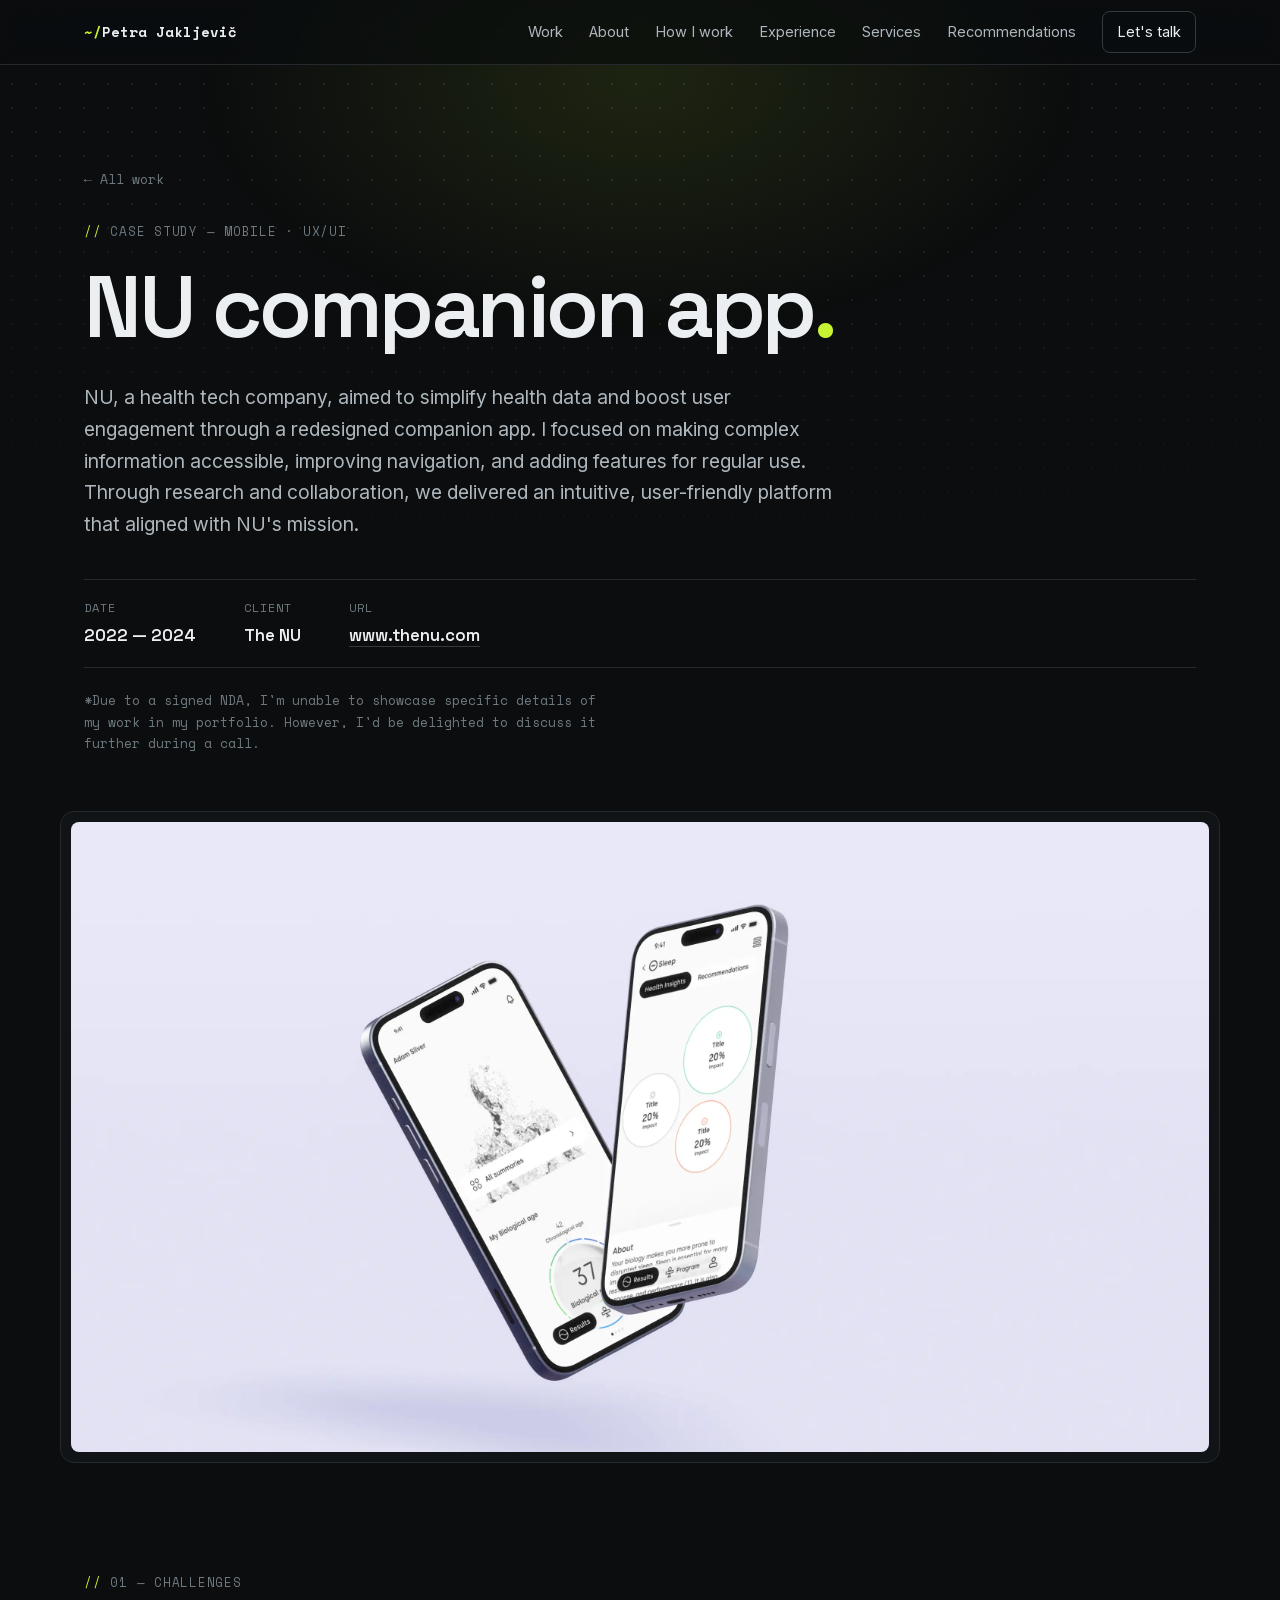
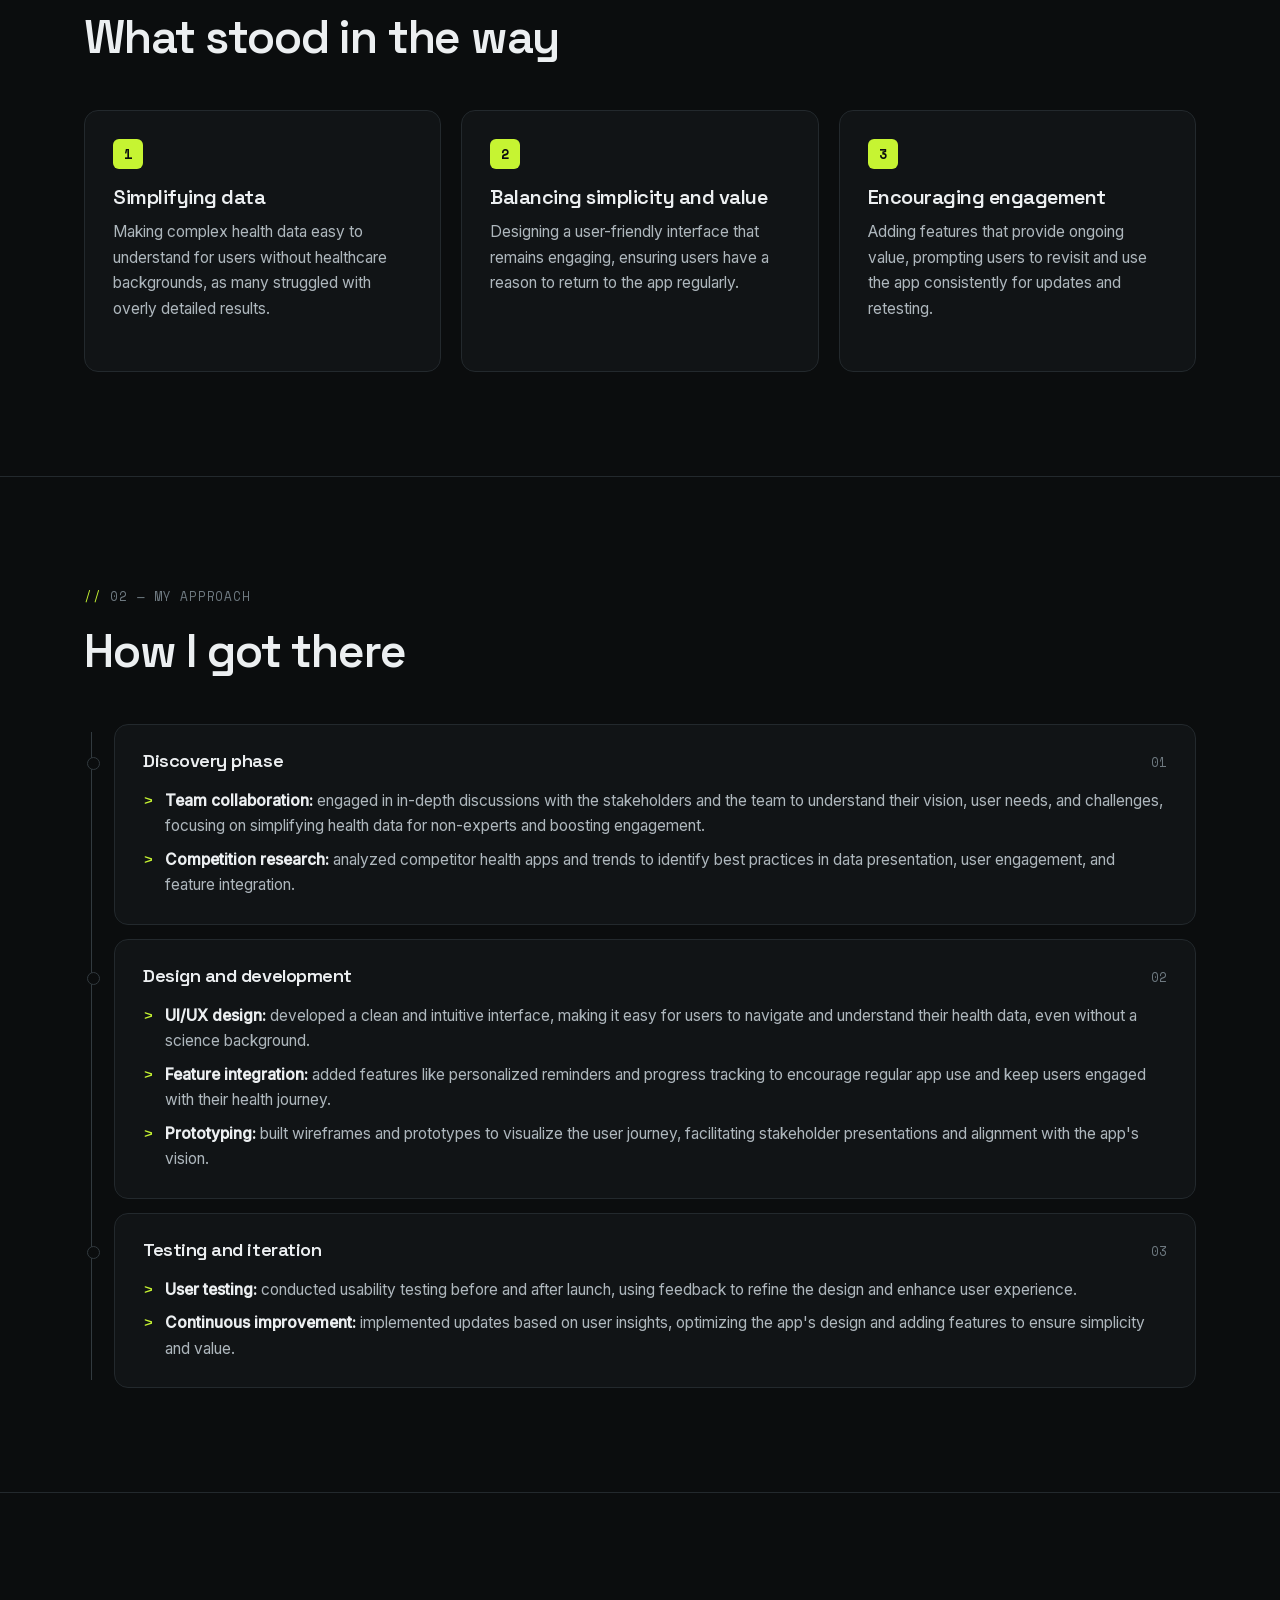
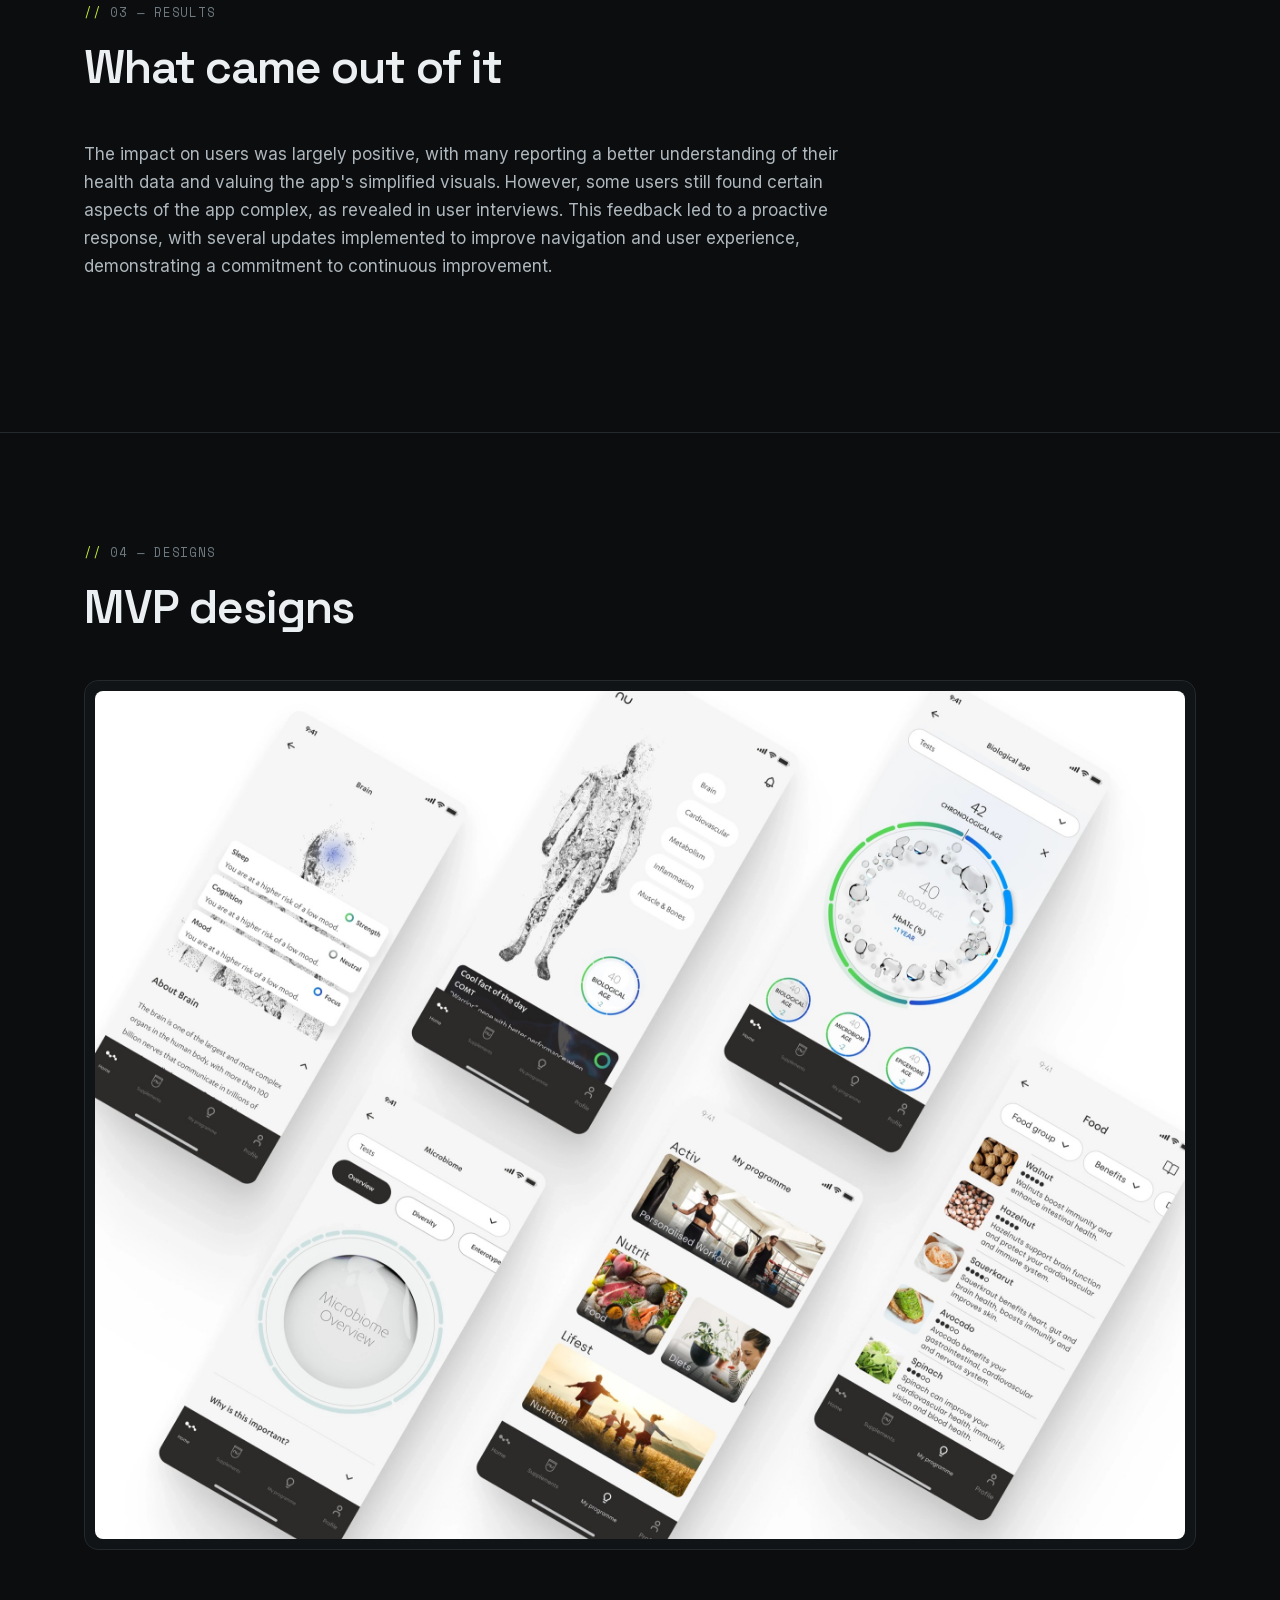
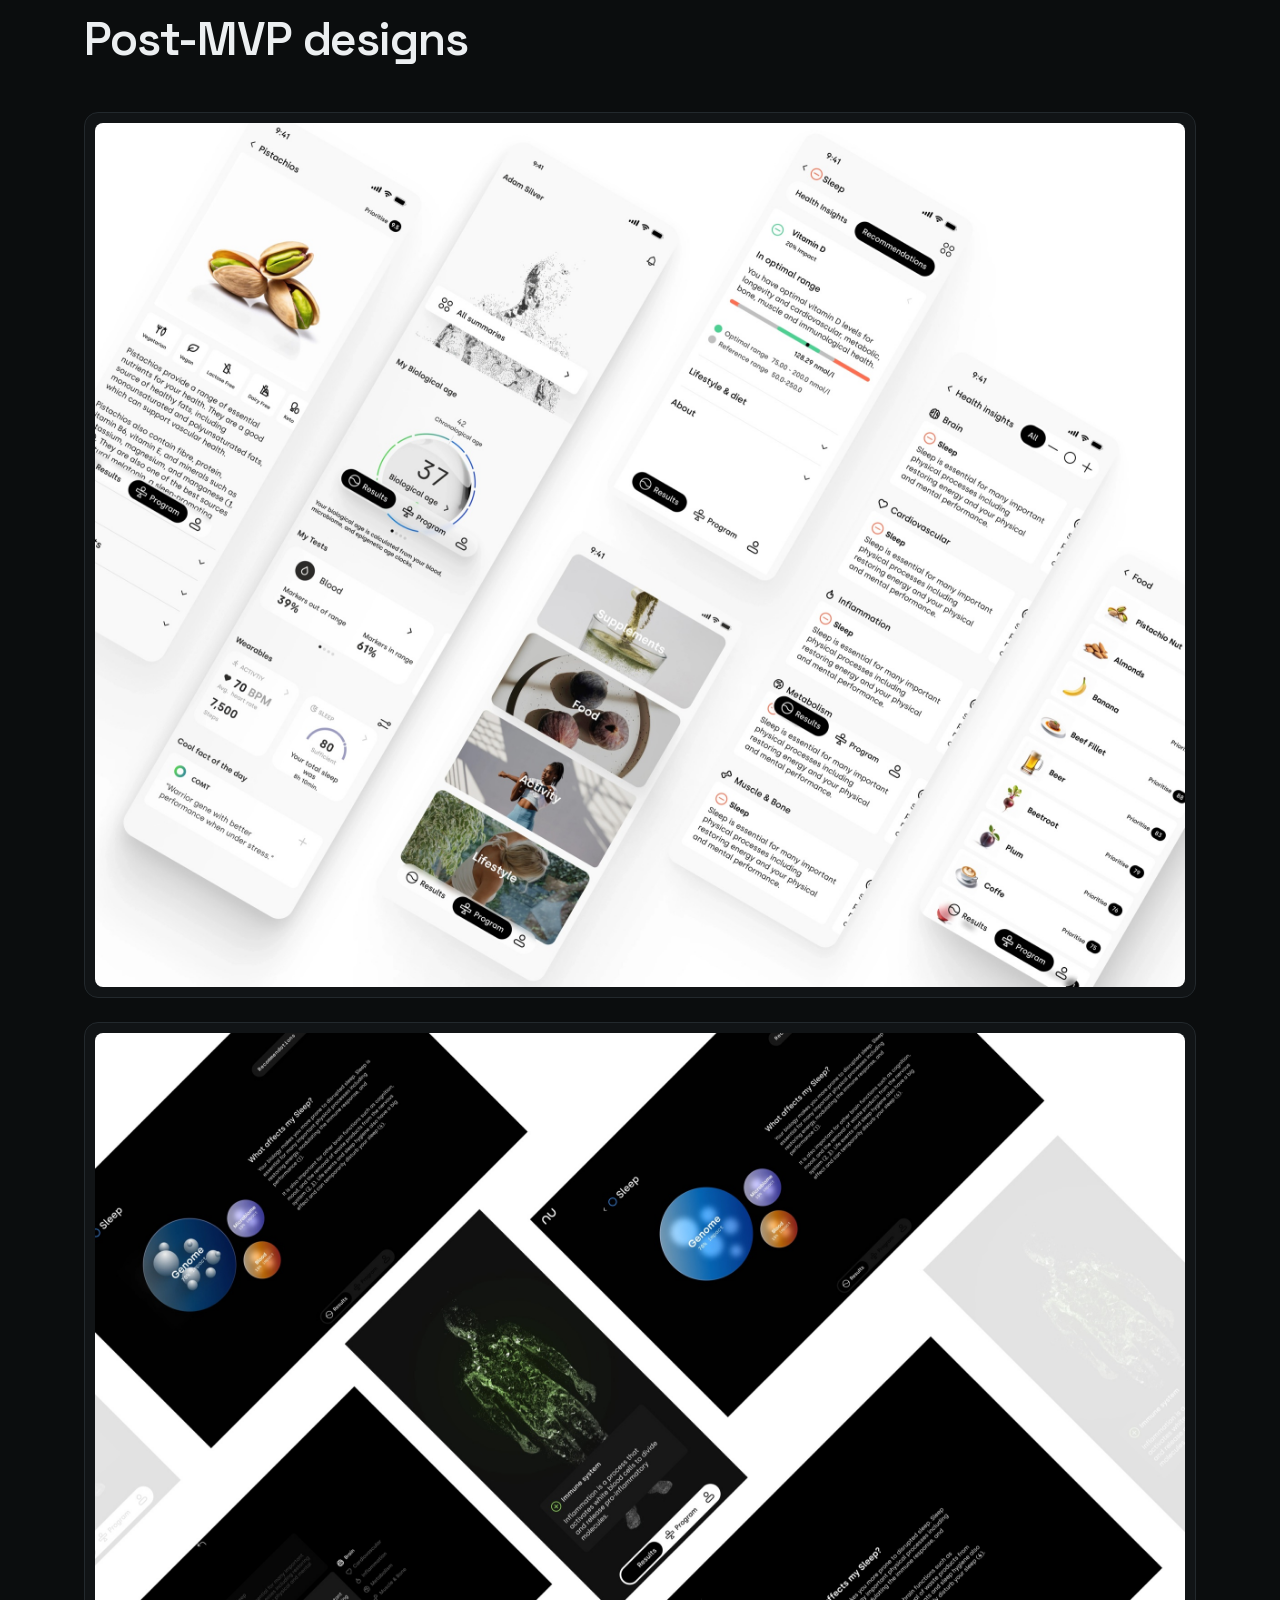
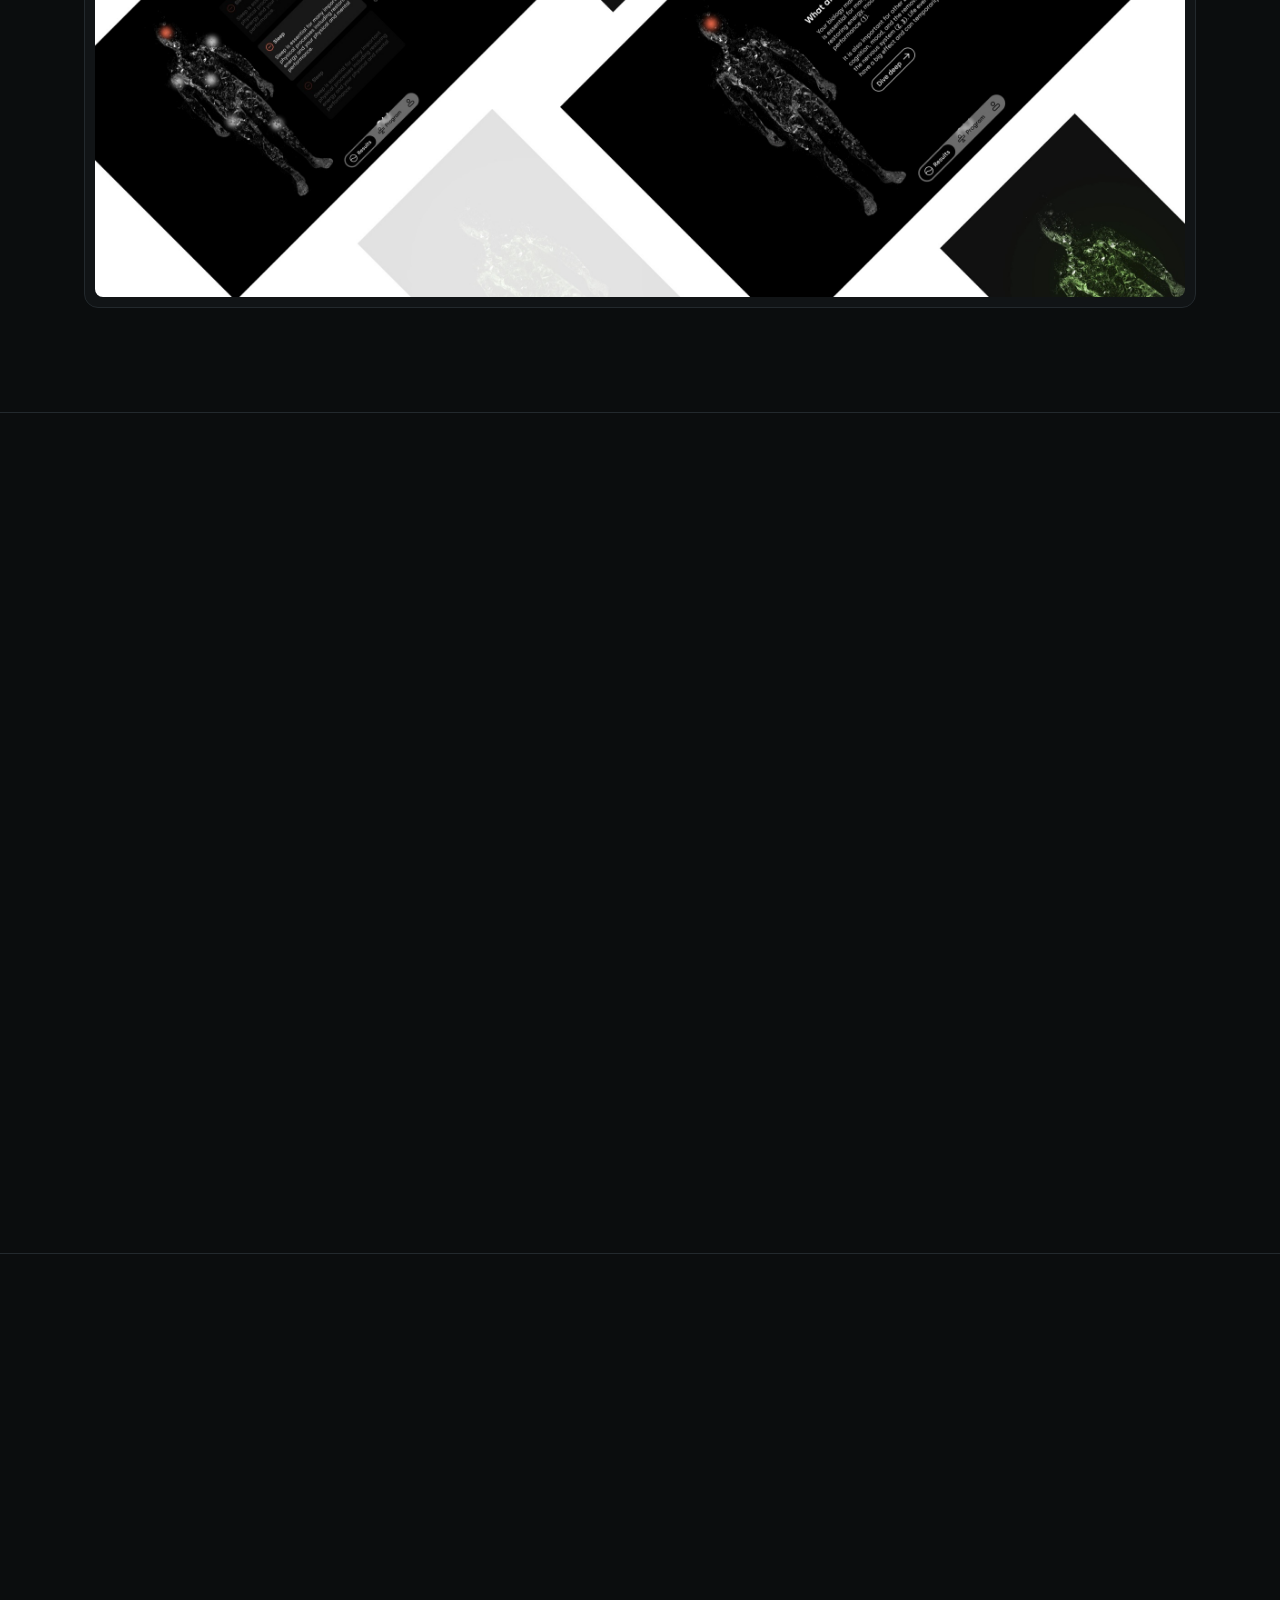
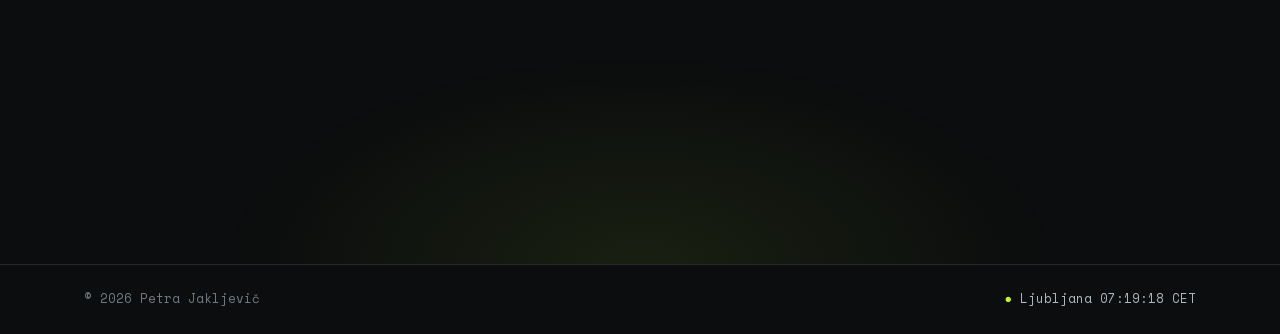
==== commit 713122d7: "Calmer menu hover: underline instead of scrambled letters The scramble swapped letters for symbols o" ====
--- a/companion.html
+++ b/companion.html
@@ -5,8 +5,8 @@
 <meta name="viewport" content="width=device-width, initial-scale=1.0" />
 <title>NU Companion App — Petra Jakljevič</title>
 <meta name="description" content="Case study: redesigning the NU companion app to simplify health data, improve navigation and boost user engagement." />
-<link rel="stylesheet" href="fonts.css?v=20261107-3" />
-<link rel="stylesheet" href="styles.css?v=20261107-3" />
+<link rel="stylesheet" href="fonts.css?v=20261107-4" />
+<link rel="stylesheet" href="styles.css?v=20261107-4" />
 </head>
 <body>
 
@@ -211,6 +211,6 @@
     </div>
   </footer>
 
-  <script src="main.js?v=20261107-3"></script>
+  <script src="main.js?v=20261107-4"></script>
 </body>
 </html>
--- a/styles.css
+++ b/styles.css
@@ -101,8 +101,13 @@
 .nav__brand{font-family:var(--mono);font-weight:700;color:var(--ink);font-size:14px;letter-spacing:0}
 .nav__brand::before{content:"~/";color:var(--accent)}
 .nav__links{display:flex;align-items:center;gap:26px}
-.nav__links a{font-family:var(--body);font-size:14.5px;color:var(--ink-soft);transition:color .15s ease}
-.nav__links a:hover{color:var(--accent)}
+.nav__links a{font-family:var(--body);font-size:14.5px;color:var(--ink-soft);transition:color .2s ease}
+/* hover: the word brightens and a thin lime line draws in underneath */
+.nav__links a:not(.nav__cta){position:relative}
+.nav__links a:not(.nav__cta)::after{content:"";position:absolute;left:0;right:0;bottom:-6px;height:1px;background:var(--accent);
+  transform:scaleX(0);transform-origin:right;transition:transform .3s var(--ease)}
+.nav__links a:not(.nav__cta):hover,.nav__links a:not(.nav__cta):focus-visible{color:var(--ink)}
+.nav__links a:not(.nav__cta):hover::after,.nav__links a:not(.nav__cta):focus-visible::after{transform:scaleX(1);transform-origin:left}
 .nav__cta{border:1px solid var(--line-strong);color:var(--ink) !important;padding:8px 14px;border-radius:var(--radius-sm);transition:border-color .2s ease,color .2s ease}
 .nav__cta:hover{border-color:var(--accent);color:var(--accent) !important}
 .nav__toggle{display:none;background:none;border:none;cursor:pointer;width:40px;height:40px;
@@ -286,6 +291,7 @@
   }
   .nav__links.open{transform:translateY(0)}
   .nav__links a{width:100%;padding:13px 0;border-bottom:1px solid var(--line);font-size:14px}
+  .nav__links a::after{display:none}
   .nav__cta{margin-top:12px;width:100%;justify-content:center;text-align:center;border-bottom:1px solid var(--line-strong) !important}
   .nav__toggle{display:flex}
   .hero{padding:72px 24px 72px}
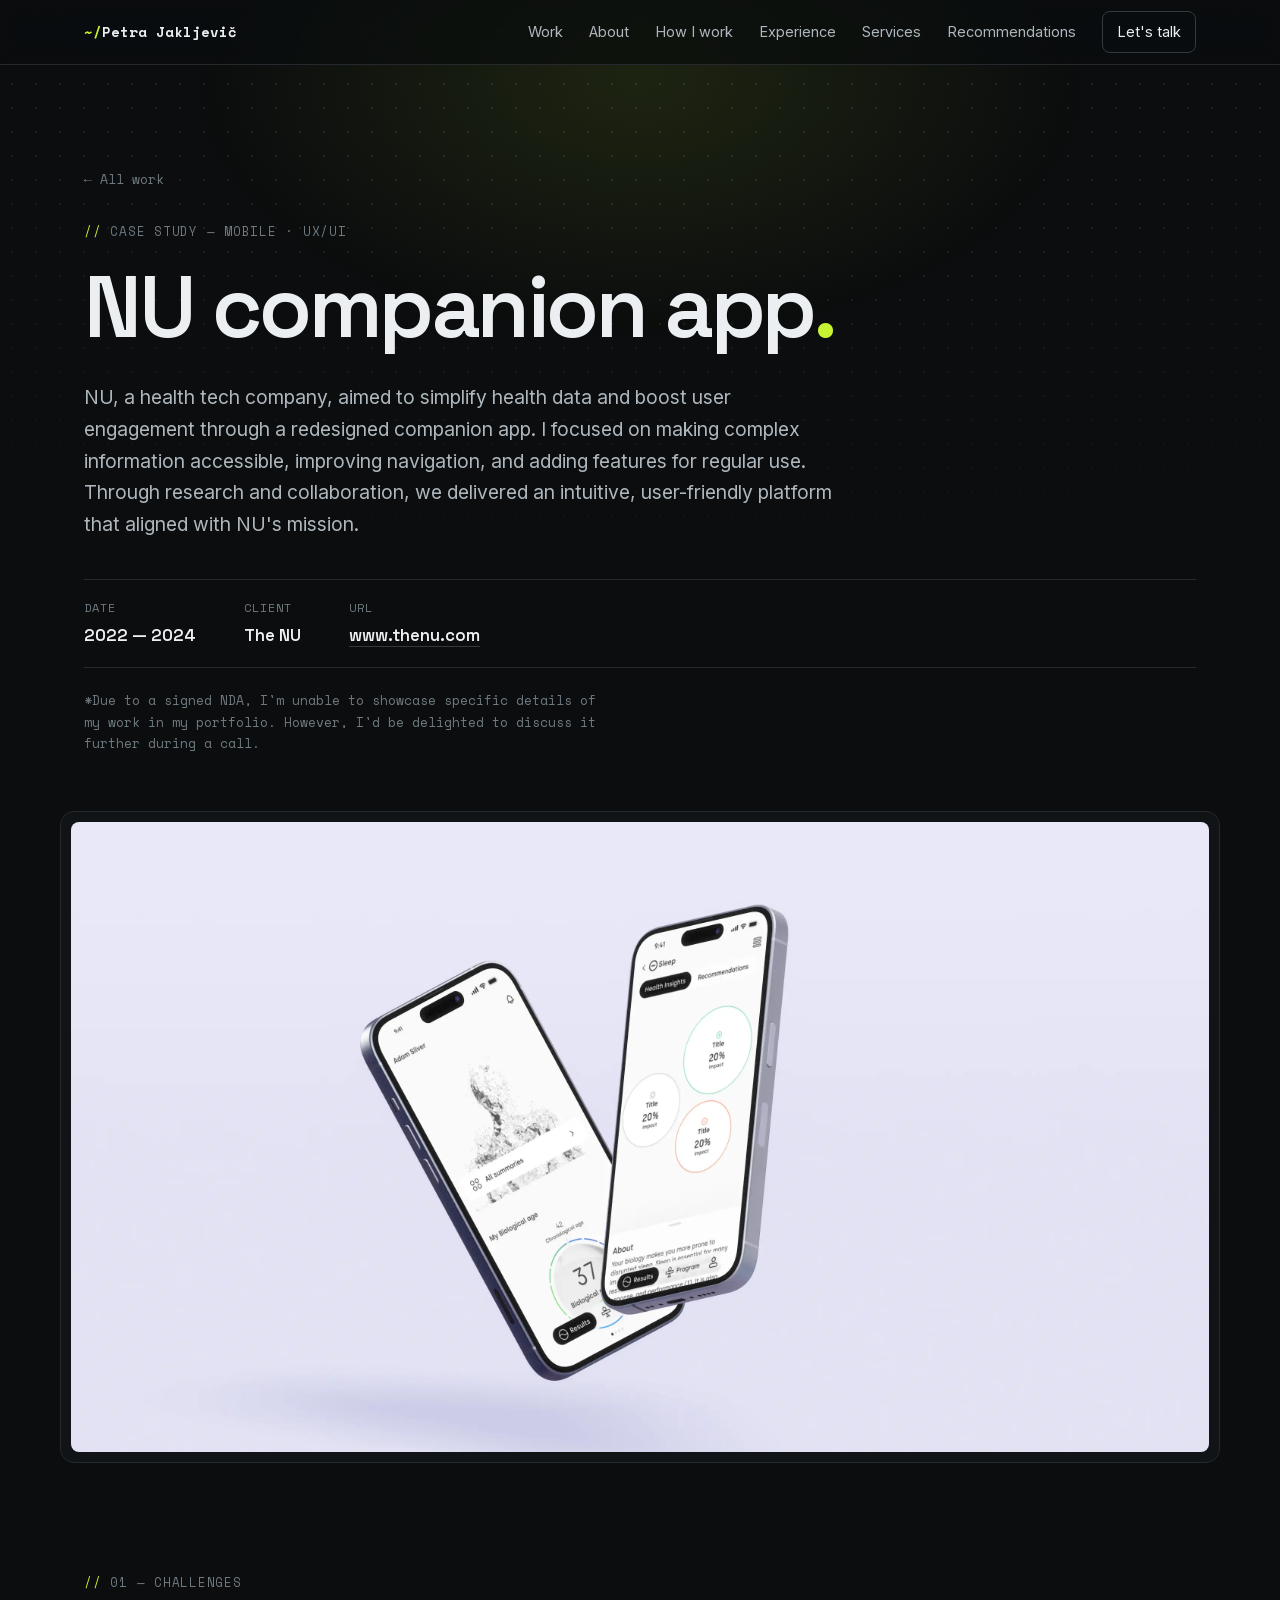
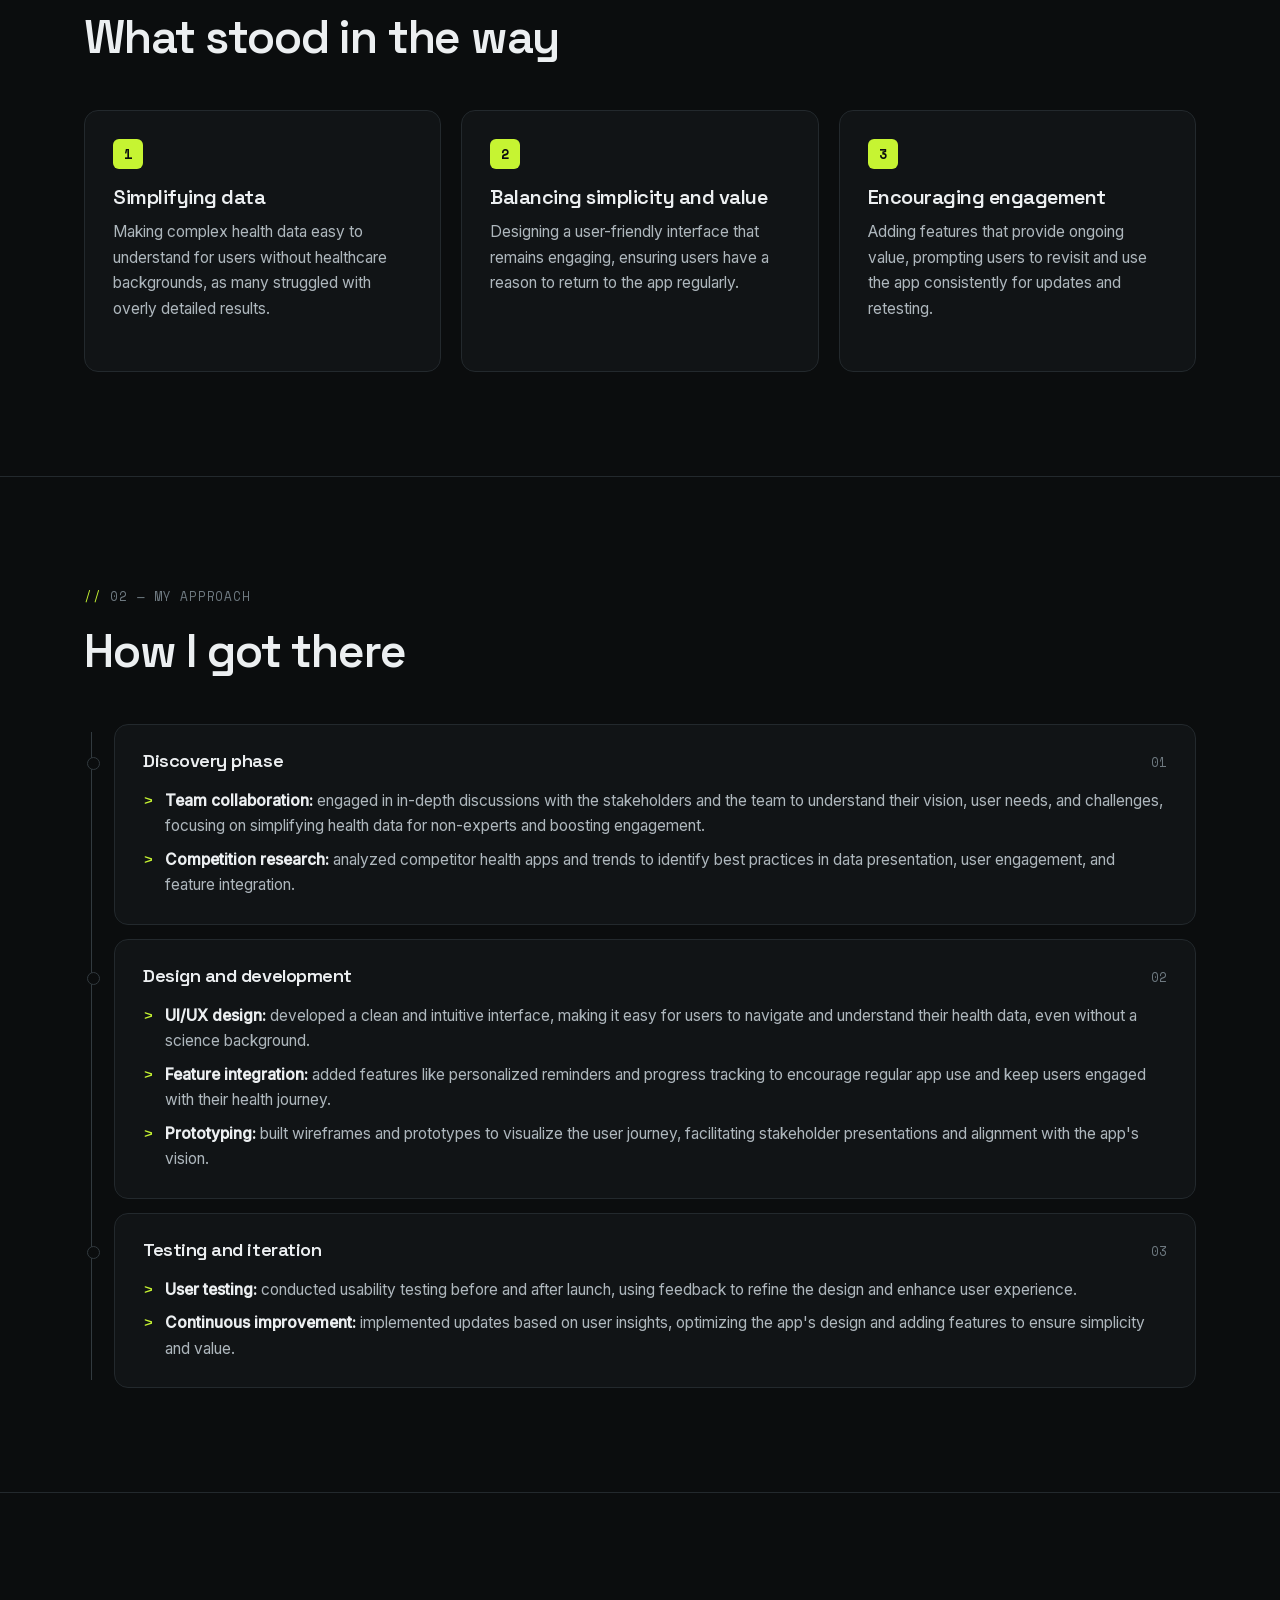
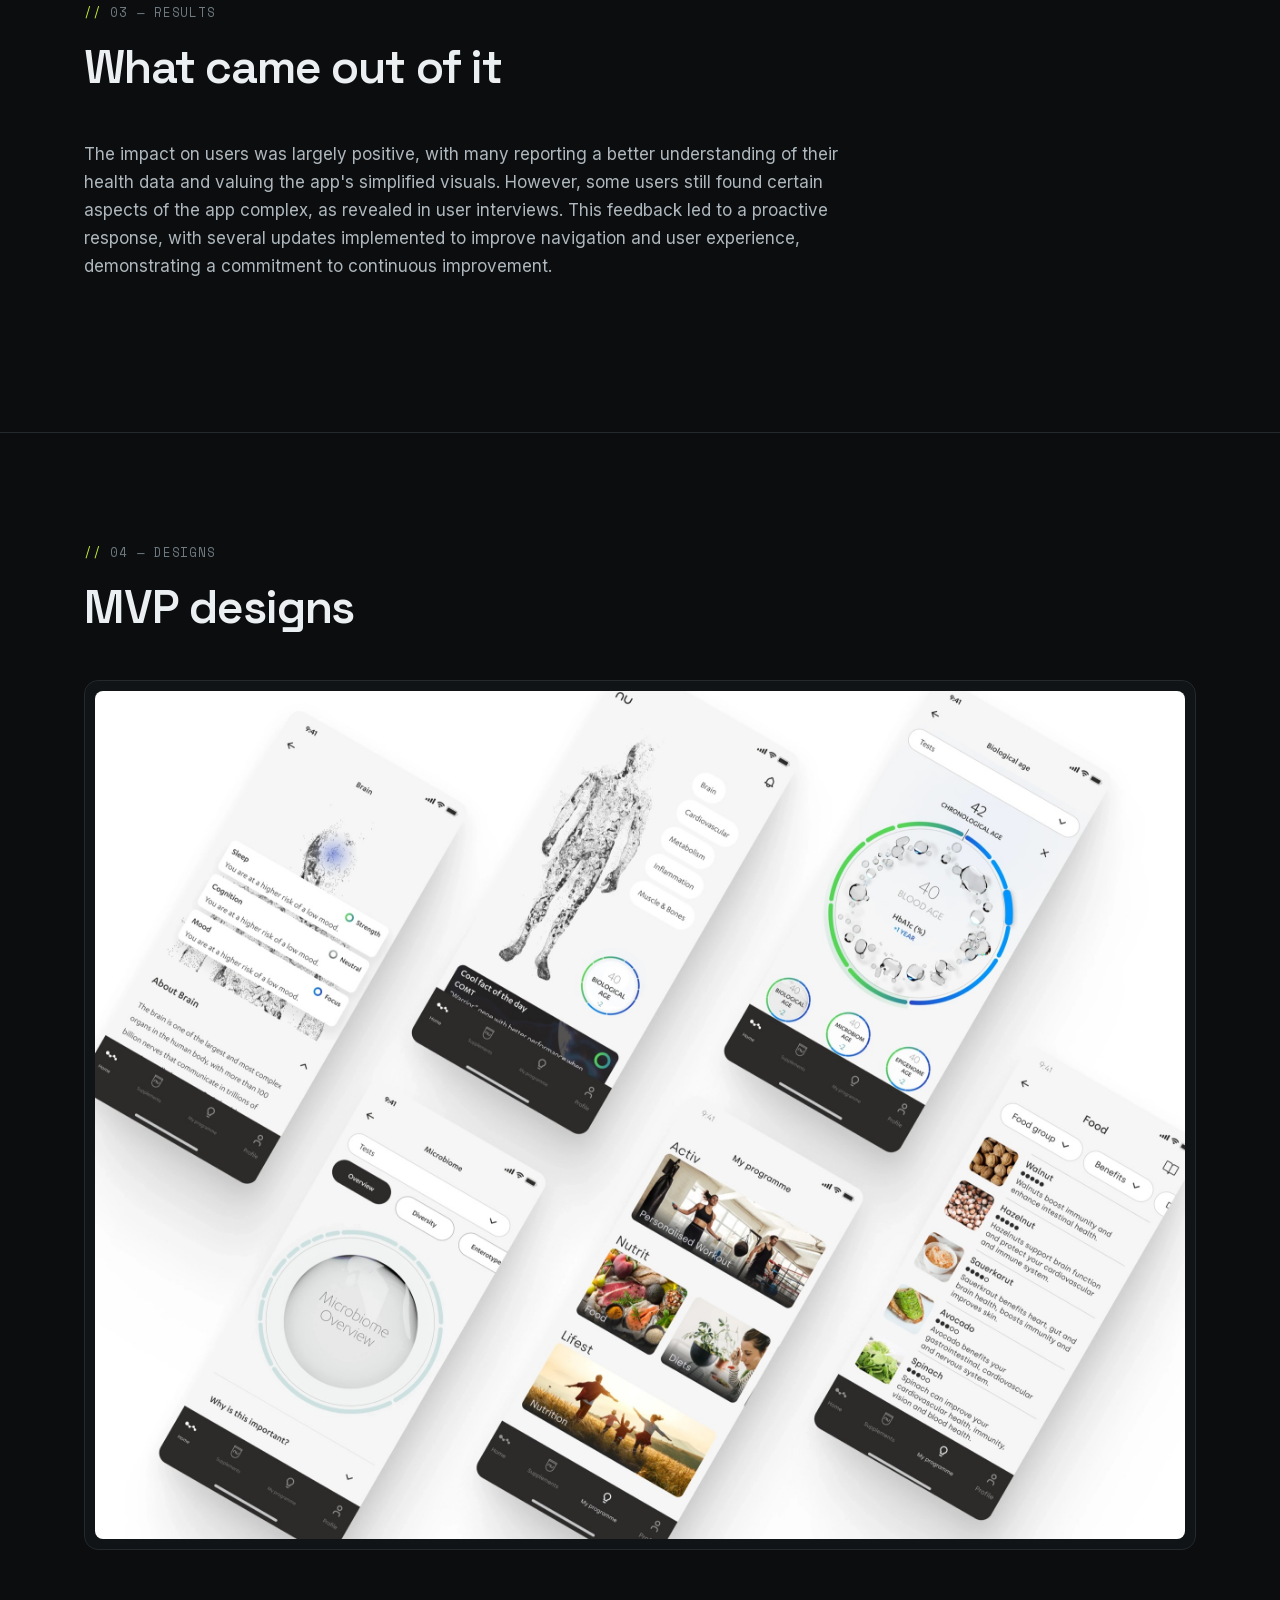
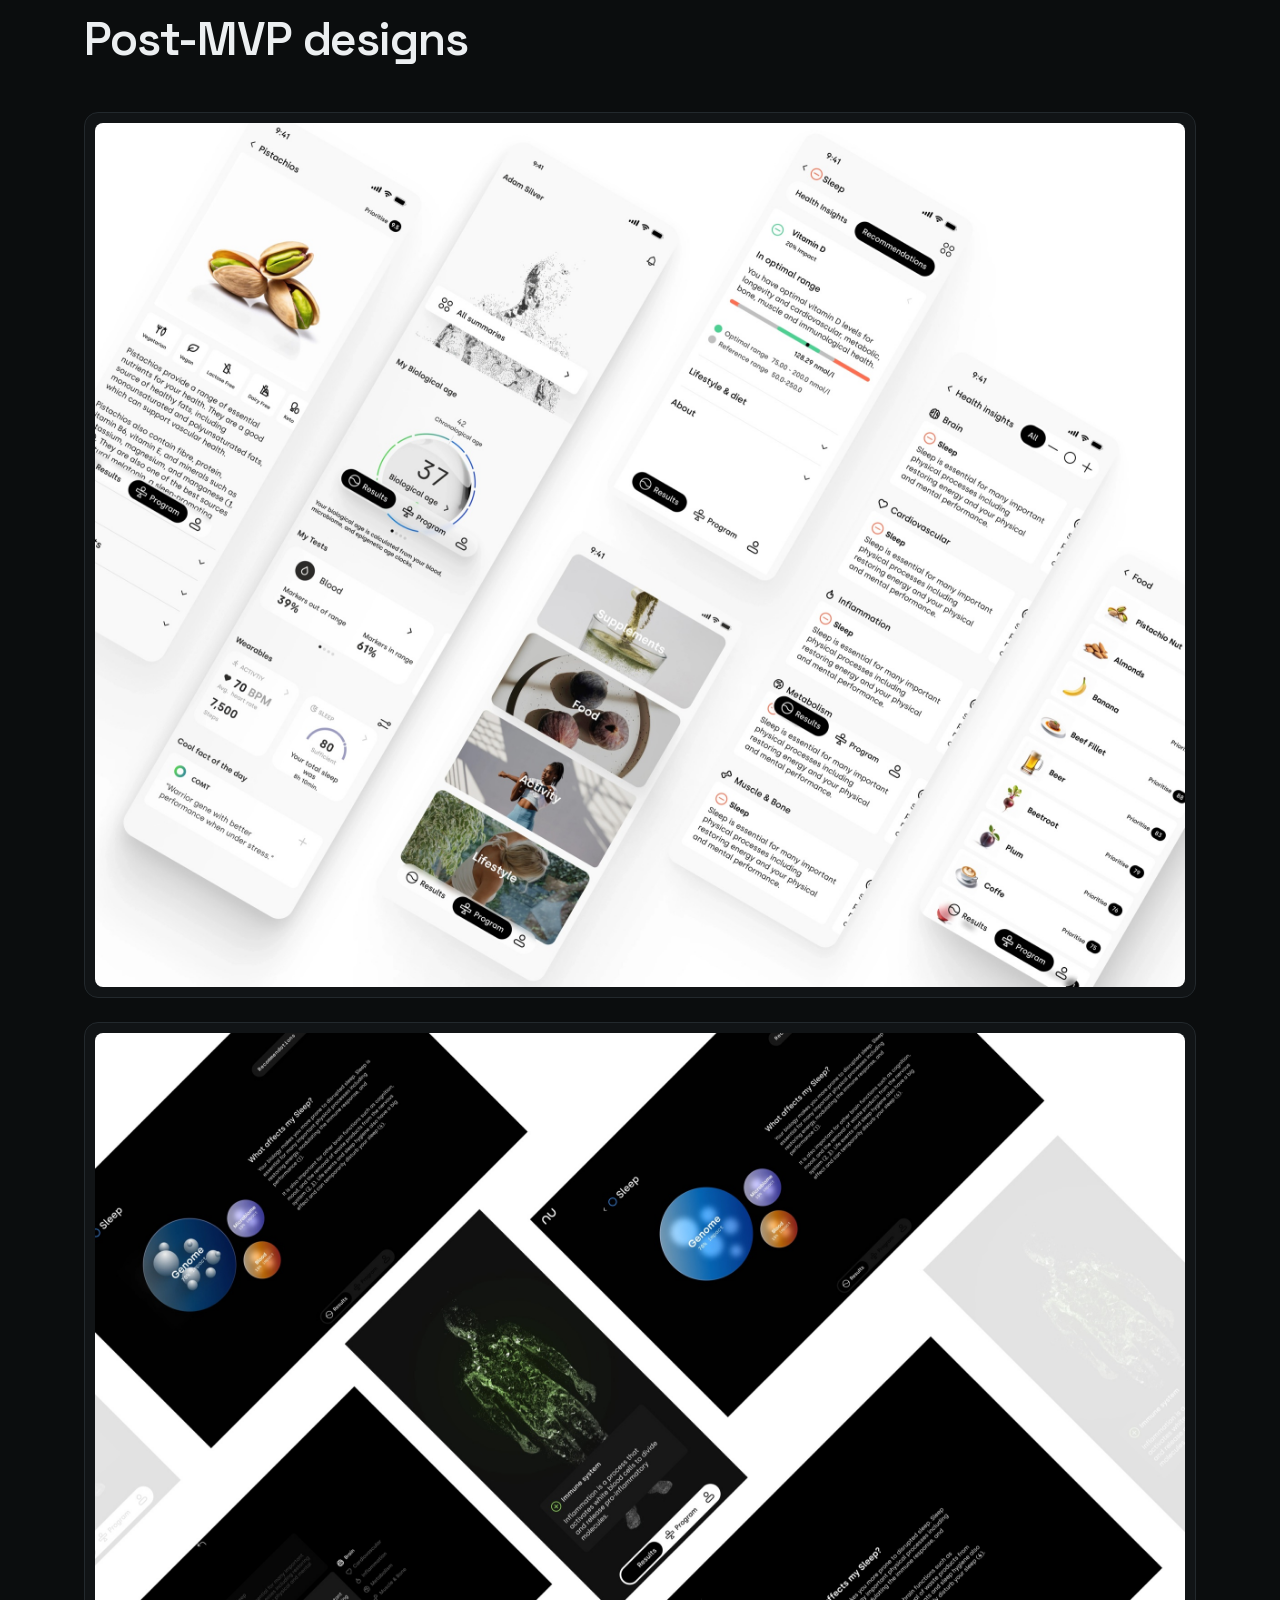
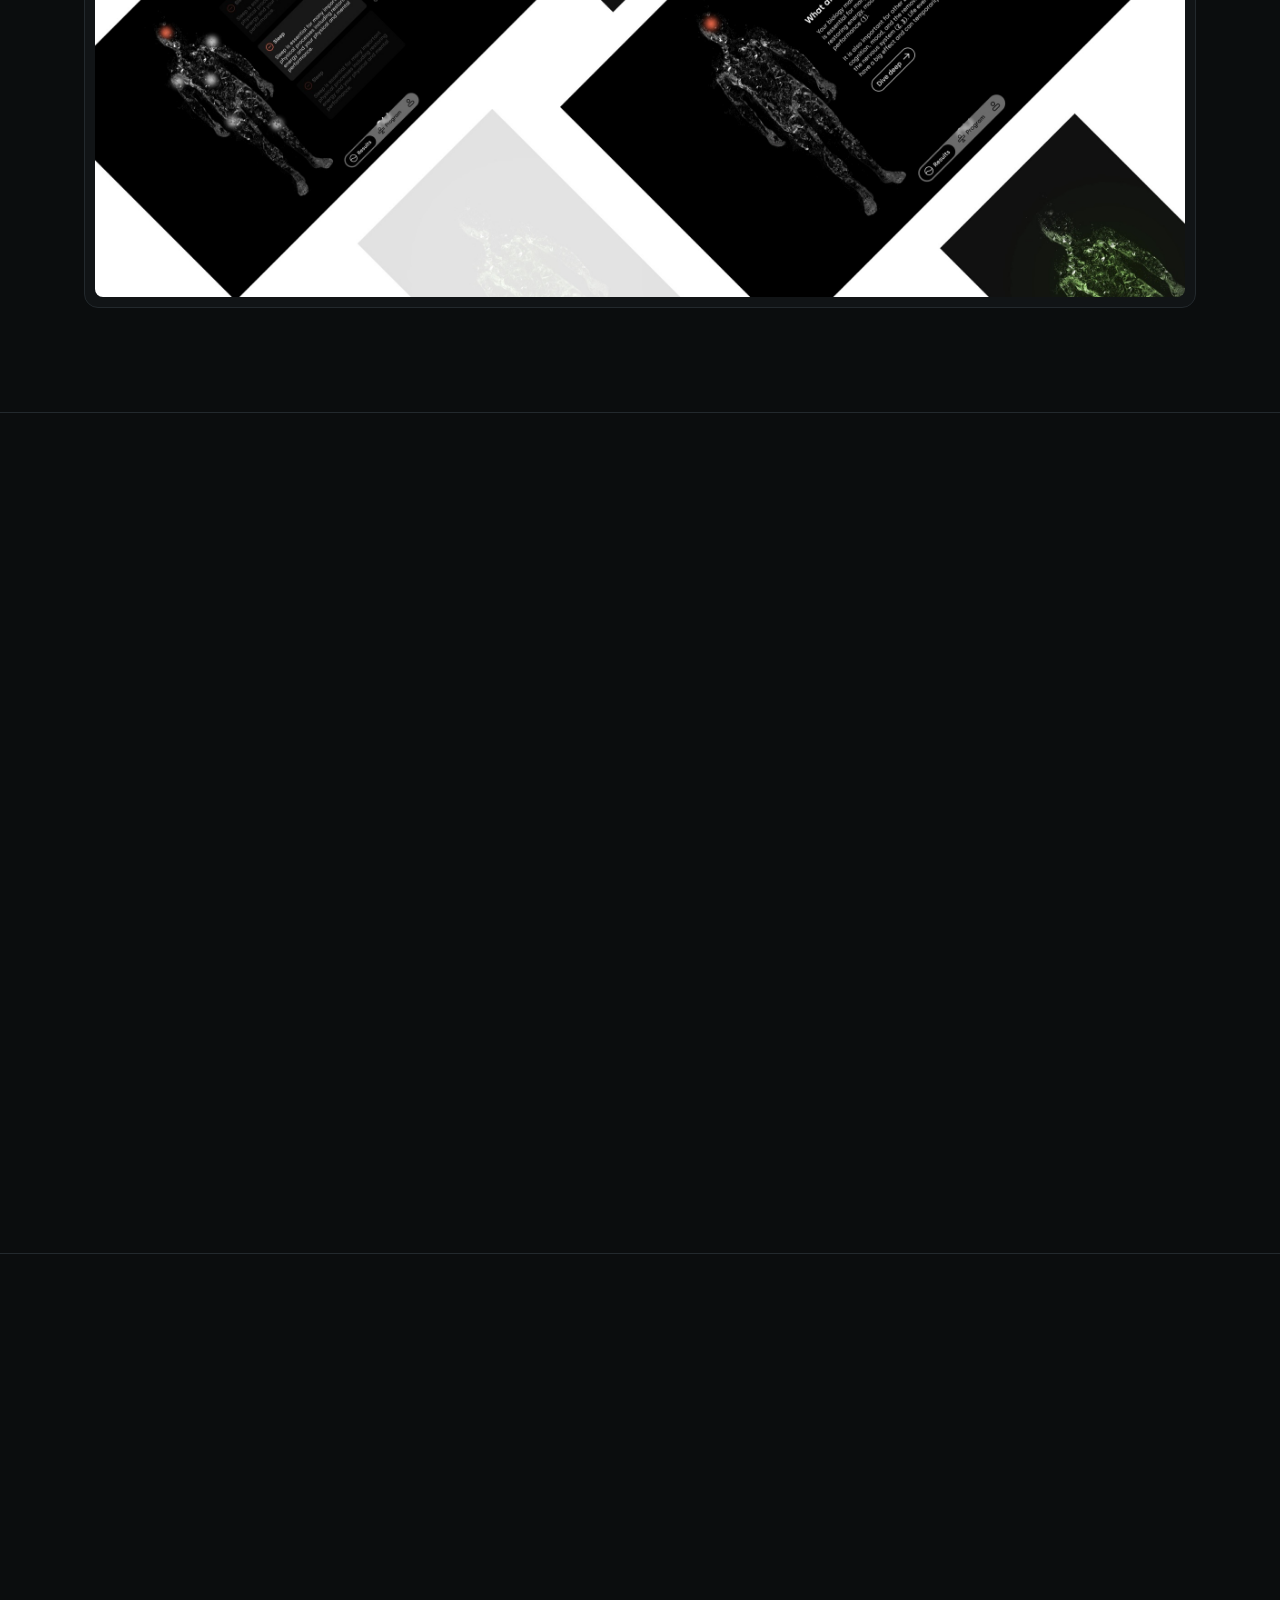
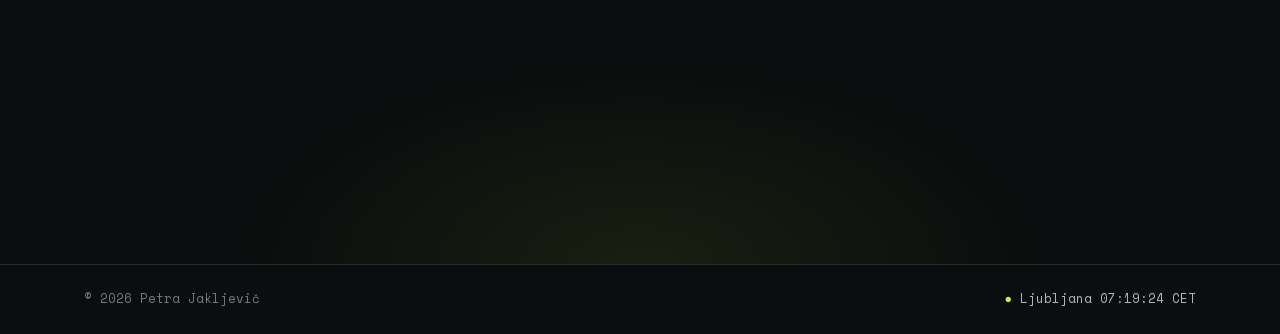
==== commit 58226f24: "Live sports hover preview: a drawn pitch with a bet that wins The abstract bet chips didn't say what" ====
--- a/companion.html
+++ b/companion.html
@@ -5,8 +5,8 @@
 <meta name="viewport" content="width=device-width, initial-scale=1.0" />
 <title>NU Companion App — Petra Jakljevič</title>
 <meta name="description" content="Case study: redesigning the NU companion app to simplify health data, improve navigation and boost user engagement." />
-<link rel="stylesheet" href="fonts.css?v=20261107-4" />
-<link rel="stylesheet" href="styles.css?v=20261107-4" />
+<link rel="stylesheet" href="fonts.css?v=20261107-5" />
+<link rel="stylesheet" href="styles.css?v=20261107-5" />
 </head>
 <body>
 
@@ -211,6 +211,6 @@
     </div>
   </footer>
 
-  <script src="main.js?v=20261107-4"></script>
+  <script src="main.js?v=20261107-5"></script>
 </body>
 </html>
--- a/styles.css
+++ b/styles.css
@@ -575,44 +575,56 @@
 .demo.is-on{display:flex}
 .demo svg{width:82%;height:auto}
 
-/* bet: three chips, the middle one fills up and flashes green */
-.demo--bet{flex-direction:column;gap:10px;background:radial-gradient(80% 80% at 50% 100%, rgba(198,244,50,.10), transparent 70%)}
-.d-chip{display:flex;align-items:center;gap:10px;padding:8px 14px 8px 8px;border-radius:999px;background:rgba(255,255,255,.06);border:1px solid rgba(255,255,255,.1);
-  font:500 13px/1 var(--body);color:var(--ink);width:150px}
-.d-ring{--p:0;width:20px;height:20px;border-radius:50%;flex:none;background:conic-gradient(var(--accent) calc(var(--p)*1%), rgba(255,255,255,.14) 0);
-  -webkit-mask:radial-gradient(farthest-side, transparent 60%, #000 62%);mask:radial-gradient(farthest-side, transparent 60%, #000 62%)}
+/* live sports: a goal goes in on a drawn pitch and the bet on top fills up and wins */
 @property --p{syntax:"<number>";inherits:false;initial-value:0}
-.d-ring--fill{animation:dFill 3.2s var(--ease) infinite}
-@keyframes dFill{0%{--p:5}70%,100%{--p:100}}
-.d-chip--live{animation:dWin 3.2s ease infinite}
-@keyframes dWin{0%,68%{background:rgba(255,255,255,.06);border-color:rgba(255,255,255,.1)}76%{background:rgba(198,244,50,.28);border-color:var(--accent)}100%{background:rgba(198,244,50,.1);border-color:rgba(198,244,50,.4)}}
-
-/* halftime: heat patches grow, shots pop in */
-.d-heat{opacity:0;animation:dHeat 3.6s ease infinite}
-.d-heat--a{fill:#FF7A45;filter:blur(6px)}
-.d-heat--b{fill:var(--design);filter:blur(6px);animation-delay:.4s}
-@keyframes dHeat{0%{opacity:0;transform:scale(.6)}30%,80%{opacity:.55;transform:scale(1)}100%{opacity:0}}
-.demo--ht svg circle.d-heat{transform-box:fill-box;transform-origin:center}
-.d-shot{fill:var(--accent);opacity:0;transform-box:fill-box;transform-origin:center;animation:dShot 3.6s ease infinite 1s}
-@keyframes dShot{0%{opacity:0;transform:scale(0)}15%,70%{opacity:1;transform:scale(1)}100%{opacity:0}}
-
-/* basketball: players moving along their paths (SVG animateMotion) */
-.demo--court{color:rgba(255,186,120,.55);background:radial-gradient(80% 80% at 50% 0%, rgba(255,140,60,.10), transparent 70%)}
-.d-p{fill:var(--design)}
-.d-p:nth-of-type(odd){fill:#FF7A45}
-
-/* gas bomber: a bean drops and puffs out in a cross */
-.demo--gas{background:#0e1408}
-.d-grid{position:absolute;inset:18px;background:
-  linear-gradient(rgba(255,255,255,.06) 1px, transparent 1px) 0 0/32px 32px,
-  linear-gradient(90deg, rgba(255,255,255,.06) 1px, transparent 1px) 0 0/32px 32px}
-.d-bean{position:absolute;left:calc(50% - 13px);top:calc(50% - 9px);width:26px;height:18px;border-radius:50%;background:#8a4b2a;box-shadow:inset -3px -3px 0 rgba(0,0,0,.25);
-  animation:dBean 3s ease-in infinite}
-@keyframes dBean{0%{transform:translateY(-90px);opacity:1}30%{transform:translateY(0)}38%{transform:scale(1.25,.8)}46%,100%{transform:scale(0);opacity:0}}
-.d-puff{position:absolute;left:calc(50% - 22px);top:calc(50% - 22px);width:44px;height:44px;border-radius:50%;
-  background:radial-gradient(circle, rgba(159,209,42,.85), rgba(94,132,16,0) 70%);opacity:0;animation:dPuff 3s ease-out infinite}
-.d-puff--l{--x:-44px;--y:0} .d-puff--r{--x:44px;--y:0} .d-puff--u{--x:0;--y:-44px} .d-puff--d{--x:0;--y:44px} .d-puff--c{--x:0;--y:0}
-@keyframes dPuff{0%,40%{opacity:0;transform:translate(0,0) scale(.3)}55%{opacity:1;transform:translate(var(--x),var(--y)) scale(1)}100%{opacity:0;transform:translate(calc(var(--x) + 30px),var(--y)) scale(1.4)}}
+.demo--bet{color:rgba(255,255,255,.2);background:radial-gradient(90% 80% at 50% 50%, rgba(90,190,100,.14), transparent 75%)}
+.demo--bet .d-pitch{width:86%}
+.d-ball{position:absolute;width:9px;height:9px;margin:-4.5px 0 0 -4.5px;border-radius:50%;background:#fff;box-shadow:0 0 8px rgba(255,255,255,.6);
+  animation:dBall 4s var(--ease) infinite}
+@keyframes dBall{0%{left:46%;top:58%;opacity:0}6%{opacity:1}26%{left:64%;top:34%}48%{left:91%;top:49%;opacity:1}56%,100%{left:92%;top:50%;opacity:0}}
+/* confetti bursts out from the centre when the goal goes in, then drifts down */
+.d-confetti{position:absolute;left:50%;top:50%}
+.d-confetti i{position:absolute;left:-3px;top:-1.5px;width:6px;height:3px;border-radius:1px;background:var(--c);opacity:0;animation:dConfetti 4s infinite}
+.d-confetti i.d-cf--dot{width:4px;height:4px;border-radius:50%}
+@keyframes dConfetti{0%,49%{opacity:0;transform:translate(0,0) rotate(0) scale(.4)}
+  51%{opacity:1;animation-timing-function:cubic-bezier(.1,.8,.3,1)}
+  68%{opacity:1;transform:translate(var(--x),var(--y)) rotate(var(--r)) scale(1)}
+  88%{opacity:0;transform:translate(calc(var(--x) * 1.1),calc(var(--y) + 34px)) rotate(calc(var(--r) * 2)) scale(1)}
+  100%{opacity:0}}
+/* GOAL types itself out letter by letter */
+.d-goal{position:absolute;left:50%;top:50%;transform:translate(-50%,-50%);font:700 26px/1 var(--mono);letter-spacing:.14em;color:var(--accent);
+  text-shadow:0 0 18px rgba(198,244,50,.45);opacity:0;animation:dGoalShow 4s infinite}
+@keyframes dGoalShow{0%,49%{opacity:0}50%,80%{opacity:1}86%,100%{opacity:0}}
+.d-goal__t{display:inline-block;clip-path:inset(0 100% 0 0);animation:dType 4s infinite}
+@keyframes dType{0%,50%{clip-path:inset(0 100% 0 0);animation-timing-function:steps(4,jump-start)}62%,100%{clip-path:inset(0 0 0 0)}}
+.d-score{position:absolute;left:50%;top:12px;transform:translateX(-50%);display:flex;align-items:center;gap:6px;padding:5px 8px;border-radius:6px;background:rgba(8,10,12,.8);
+  font:500 11px/1 var(--mono);color:var(--muted)}
+.d-score i{width:6px;height:6px;border-radius:50%;background:#ff4d4d;animation:dLive 1.2s ease infinite}
+@keyframes dLive{50%{opacity:.3}}
+.d-score b{color:var(--ink);font-weight:600}
+/* the bet chip, built like the real one: progress ring, label, then current/target.
+   When the bet lands, the ring becomes a check and the numbers turn lime. */
+.d-bet{position:absolute;left:50%;bottom:14px;transform:translateX(-50%);display:flex;align-items:center;gap:8px;padding:7px 14px 7px 8px;
+  border-radius:999px;background:rgba(18,19,21,.94);box-shadow:0 0 0 1px rgba(255,255,255,.06);font:400 14px/1 var(--body);white-space:nowrap;
+  animation:dChipIn .6s var(--ease) .15s backwards}
+/* each time the preview opens, the pill slides up into the window from below its edge */
+@keyframes dChipIn{from{transform:translate(-50%,calc(100% + 20px))}to{transform:translate(-50%,0)}}
+.d-bet__icon{width:20px;height:20px;flex:none;place-items:center}
+.d-bet__icon > *{display:block}
+.d-ring{--p:80;width:20px;height:20px;border-radius:50%;background:conic-gradient(rgba(255,255,255,.85) calc(var(--p)*1%), rgba(255,255,255,.16) 0);
+  -webkit-mask:radial-gradient(farthest-side, transparent 72%, #000 75%);mask:radial-gradient(farthest-side, transparent 72%, #000 75%)}
+.demo .d-check{width:20px;height:20px;fill:none;stroke:var(--accent);stroke-width:2;stroke-linecap:round;stroke-linejoin:round}
+.d-bet__l{color:var(--muted);margin-right:8px}
+.d-bet__v{color:var(--ink);font-variant-numeric:tabular-nums;animation:dWinInk 4s infinite}
+.d-bet__v b{font-weight:700}
+@keyframes dWinInk{0%,49%{color:var(--ink)}53%,96%{color:var(--accent)}100%{color:var(--ink)}}
+/* two values share one spot and swap when the goal goes in */
+.d-swap{display:inline-grid;justify-items:end}
+.d-swap > *{grid-area:1/1}
+.d-s1,.d-n1{animation:dSwapOut 4s infinite}
+.d-s2,.d-n2{opacity:0;animation:dSwapIn 4s infinite}
+@keyframes dSwapOut{0%,49%{opacity:1}53%,96%{opacity:0}100%{opacity:1}}
+@keyframes dSwapIn{0%,49%{opacity:0}53%,96%{opacity:1}100%{opacity:0}}
 
 /* NU: a result slides into the healthy range */
 .demo--nu{flex-direction:column;gap:14px;padding:0 34px;align-items:stretch}
@@ -628,7 +640,7 @@
 
 @media (prefers-reduced-motion:reduce){
   .demo *,.demo{animation:none !important}
-  .d-ring--fill{--p:100} .d-heat{opacity:.5} .d-shot,.d-verdict{opacity:1} .d-dot{left:52%} .d-bean{display:none} .d-puff{opacity:.7;transform:translate(var(--x),var(--y))}
+  .d-ball,.d-goal,.d-s1,.d-n1{opacity:0} .d-confetti{display:none} .d-s2,.d-n2{opacity:1} .d-bet__v{color:var(--accent)} .d-verdict{opacity:1} .d-dot{left:52%}
   .peek{transition:opacity .2s ease}
 }
 @media (max-width:680px){
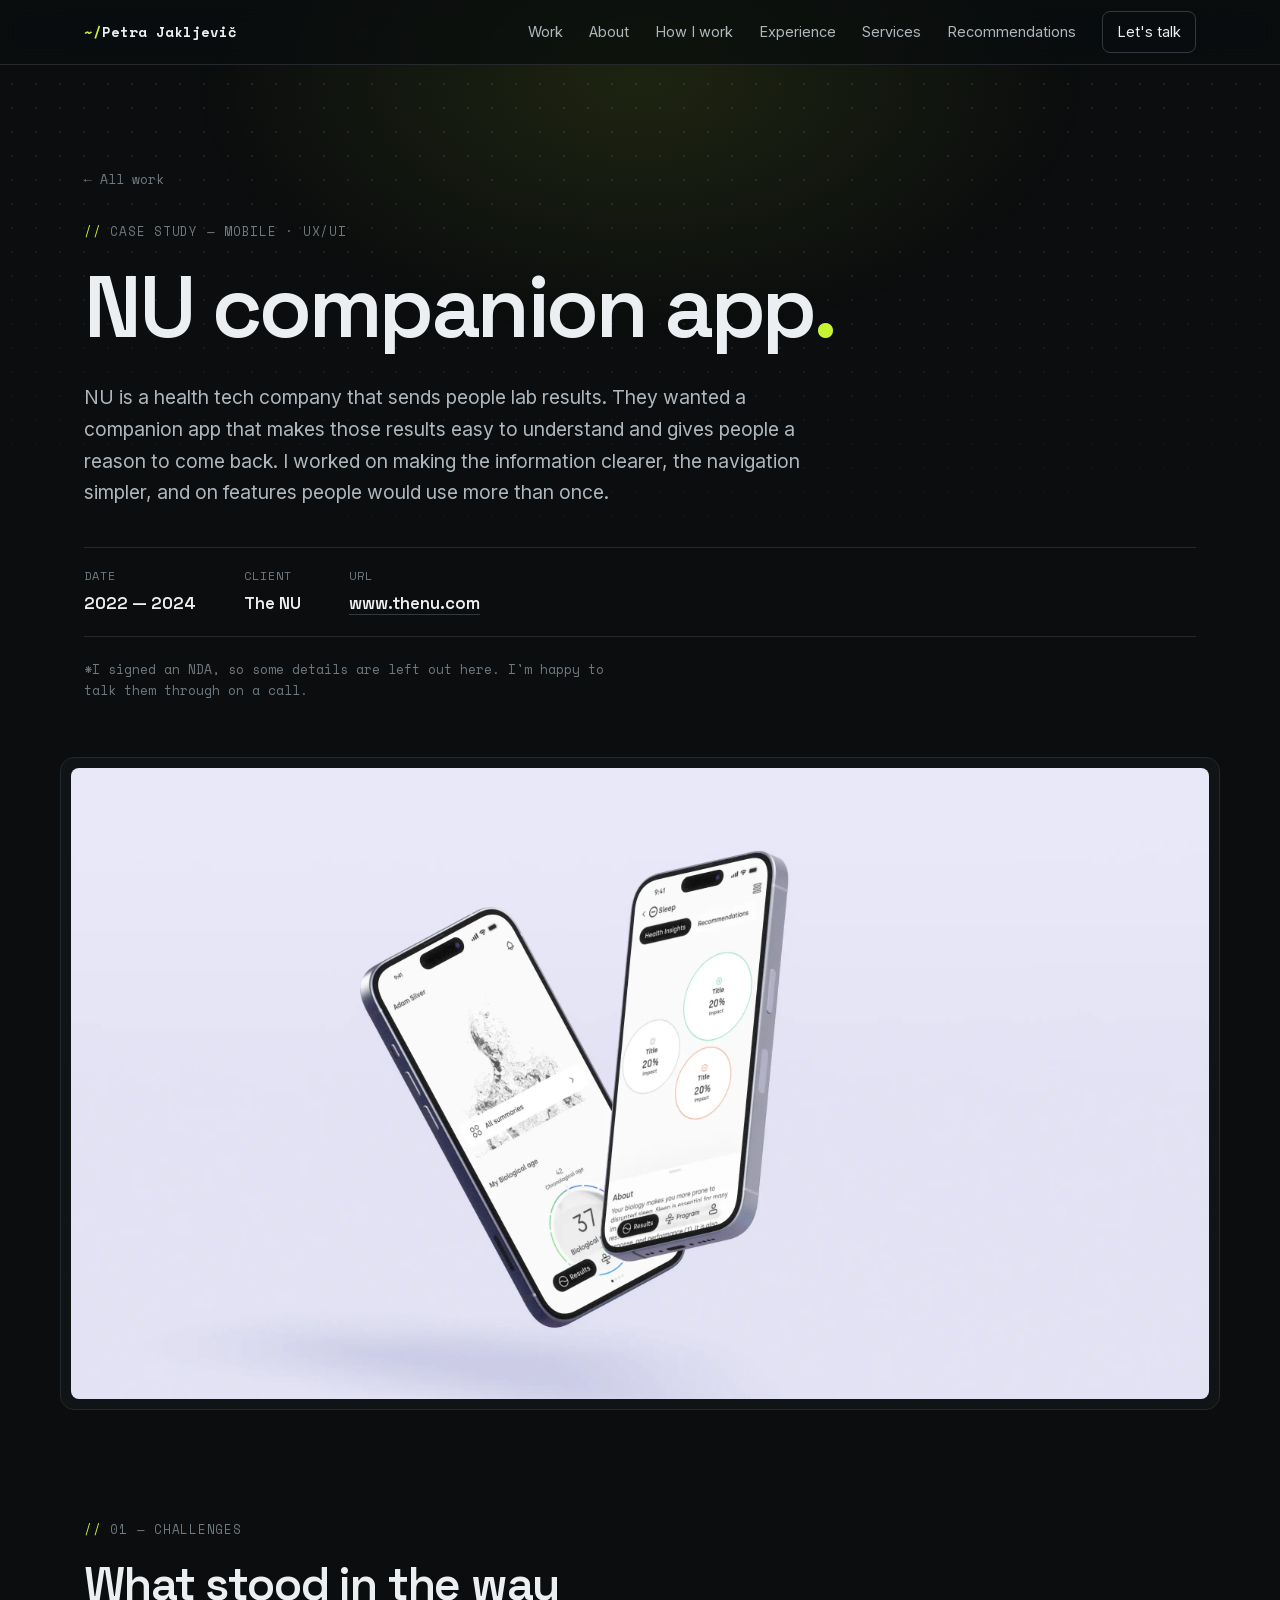
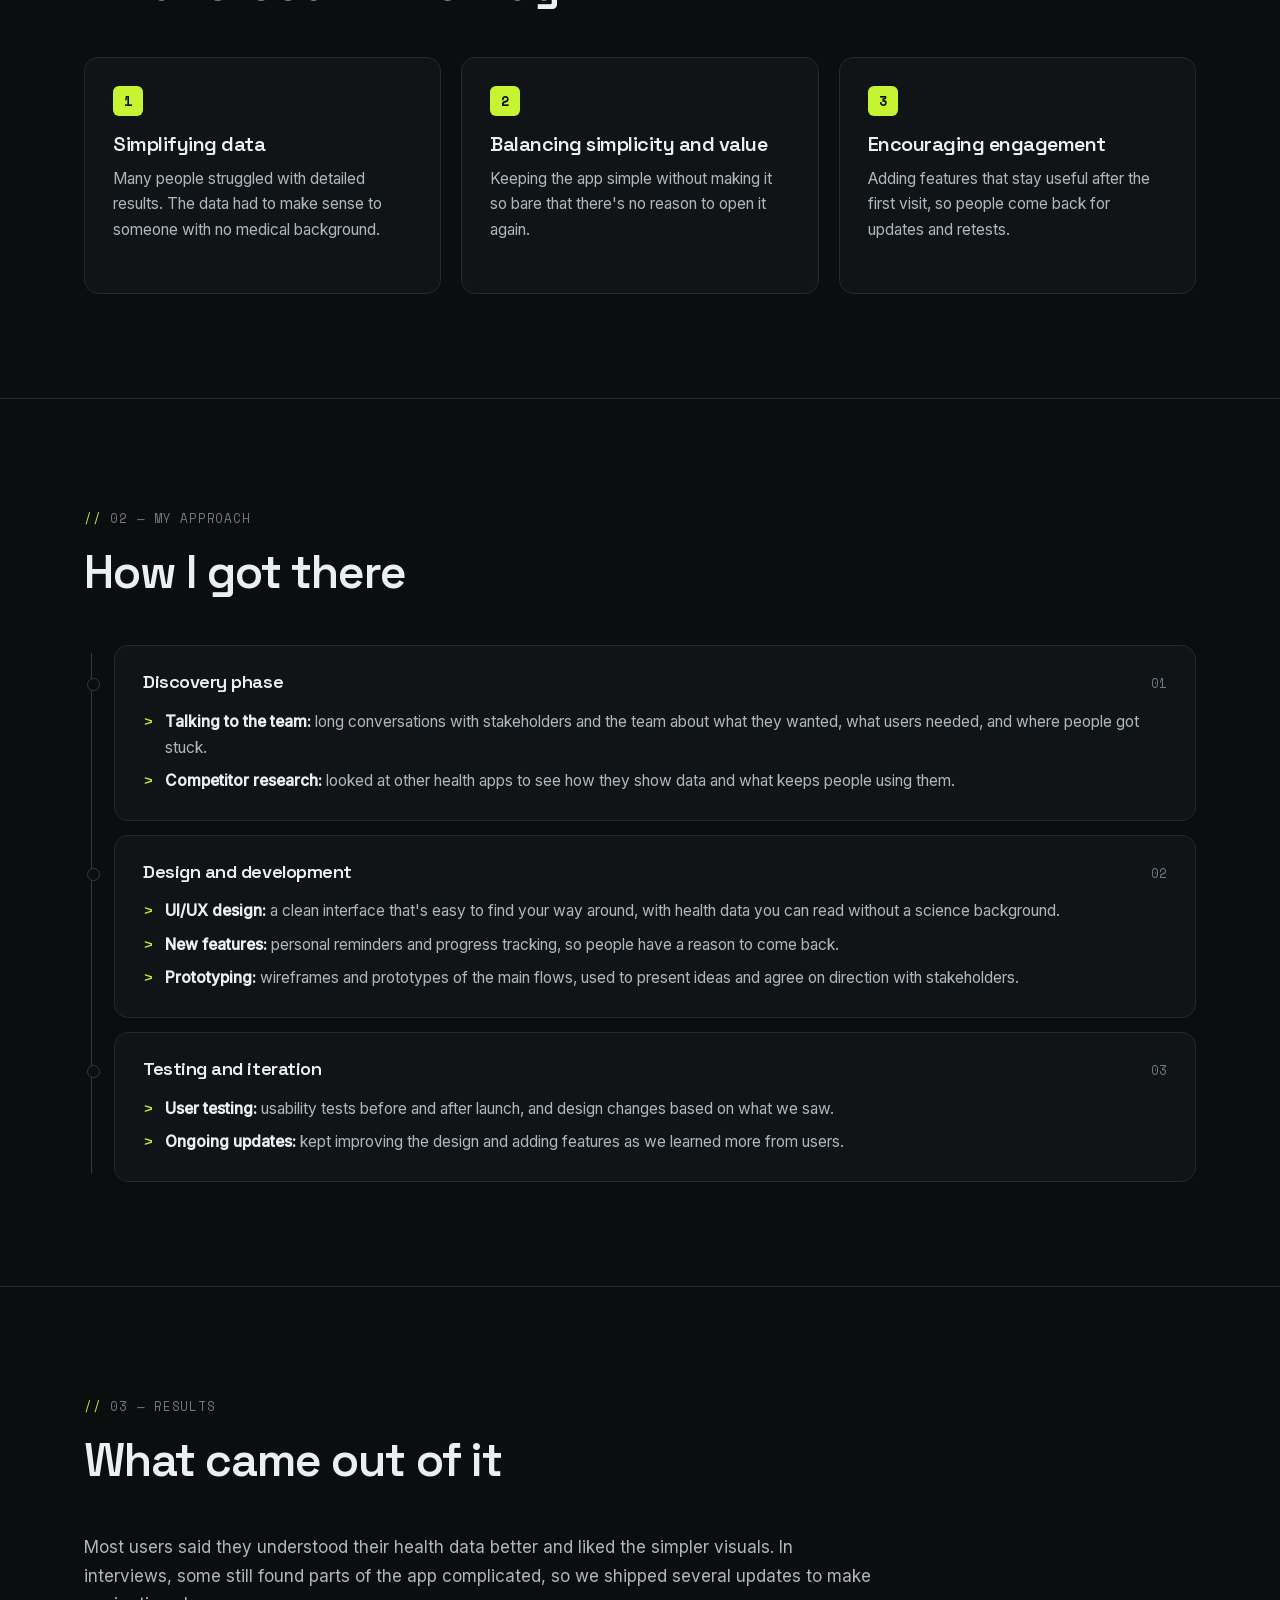
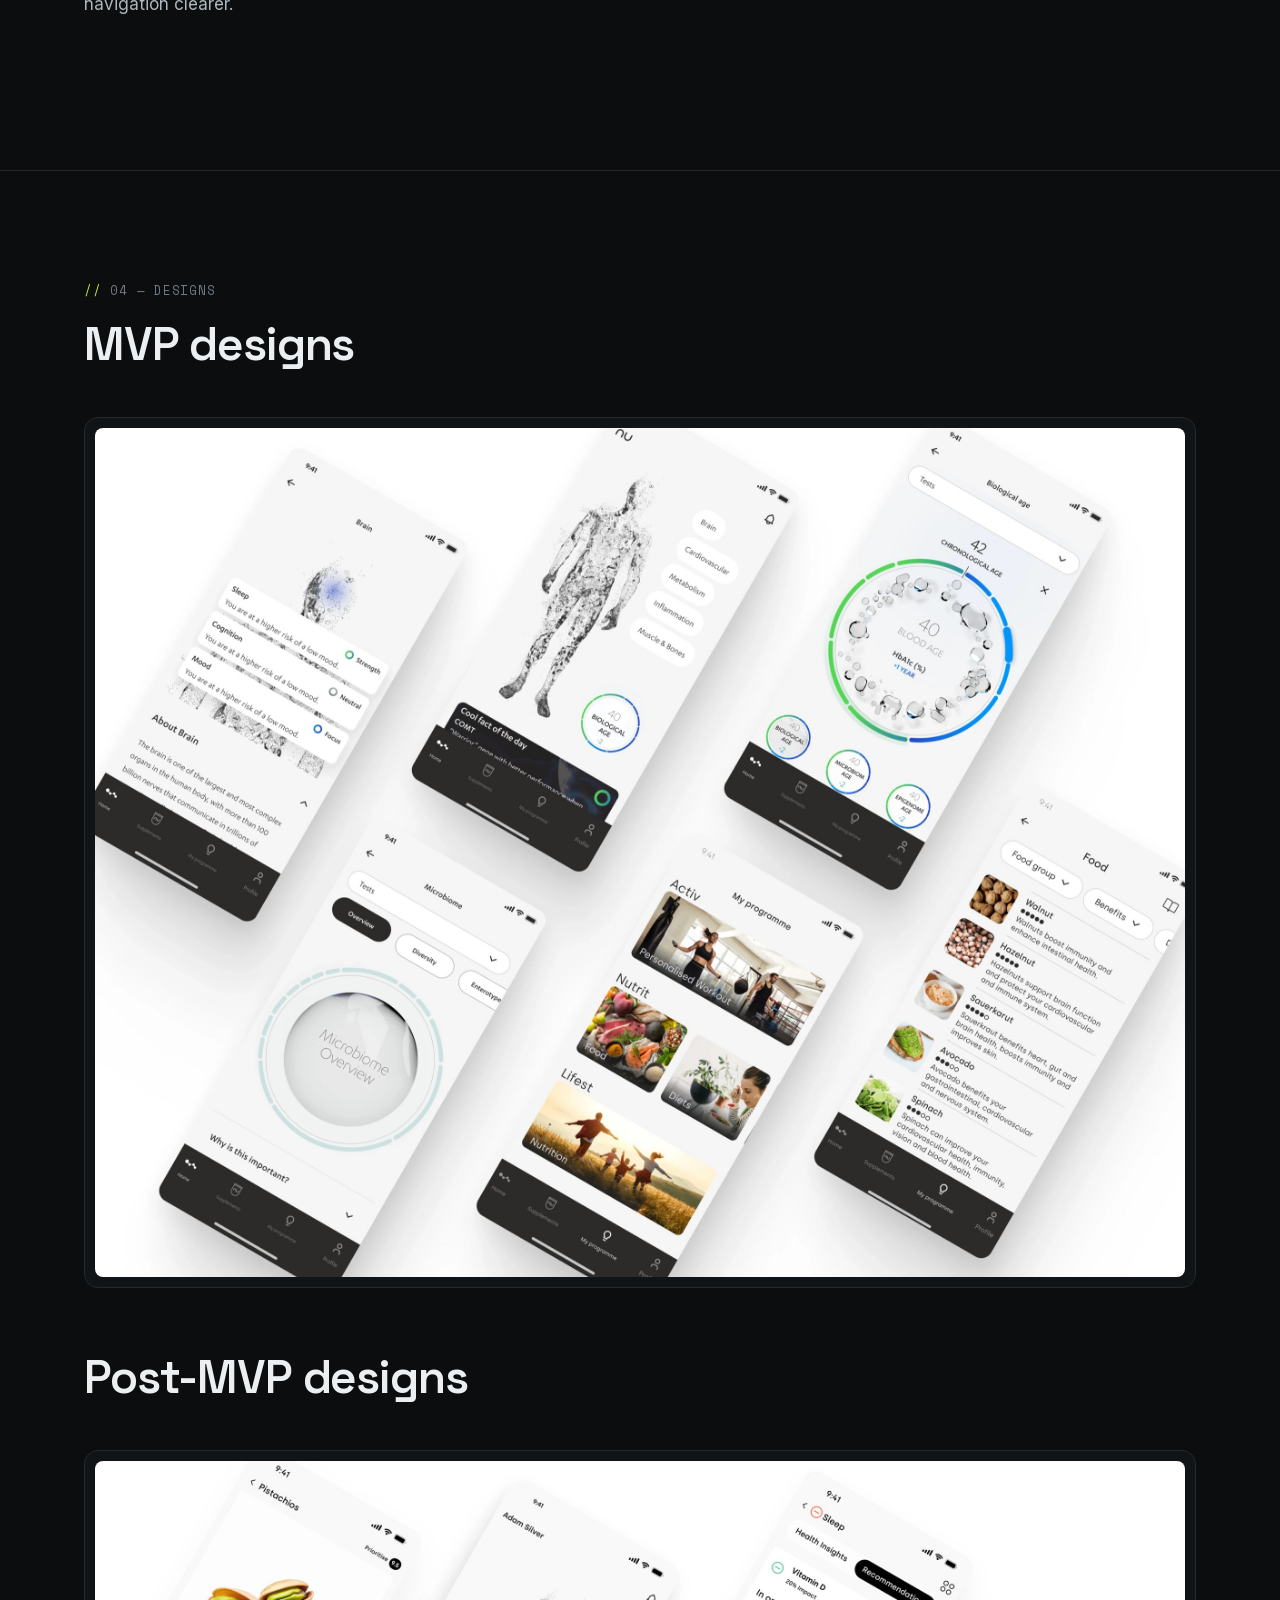
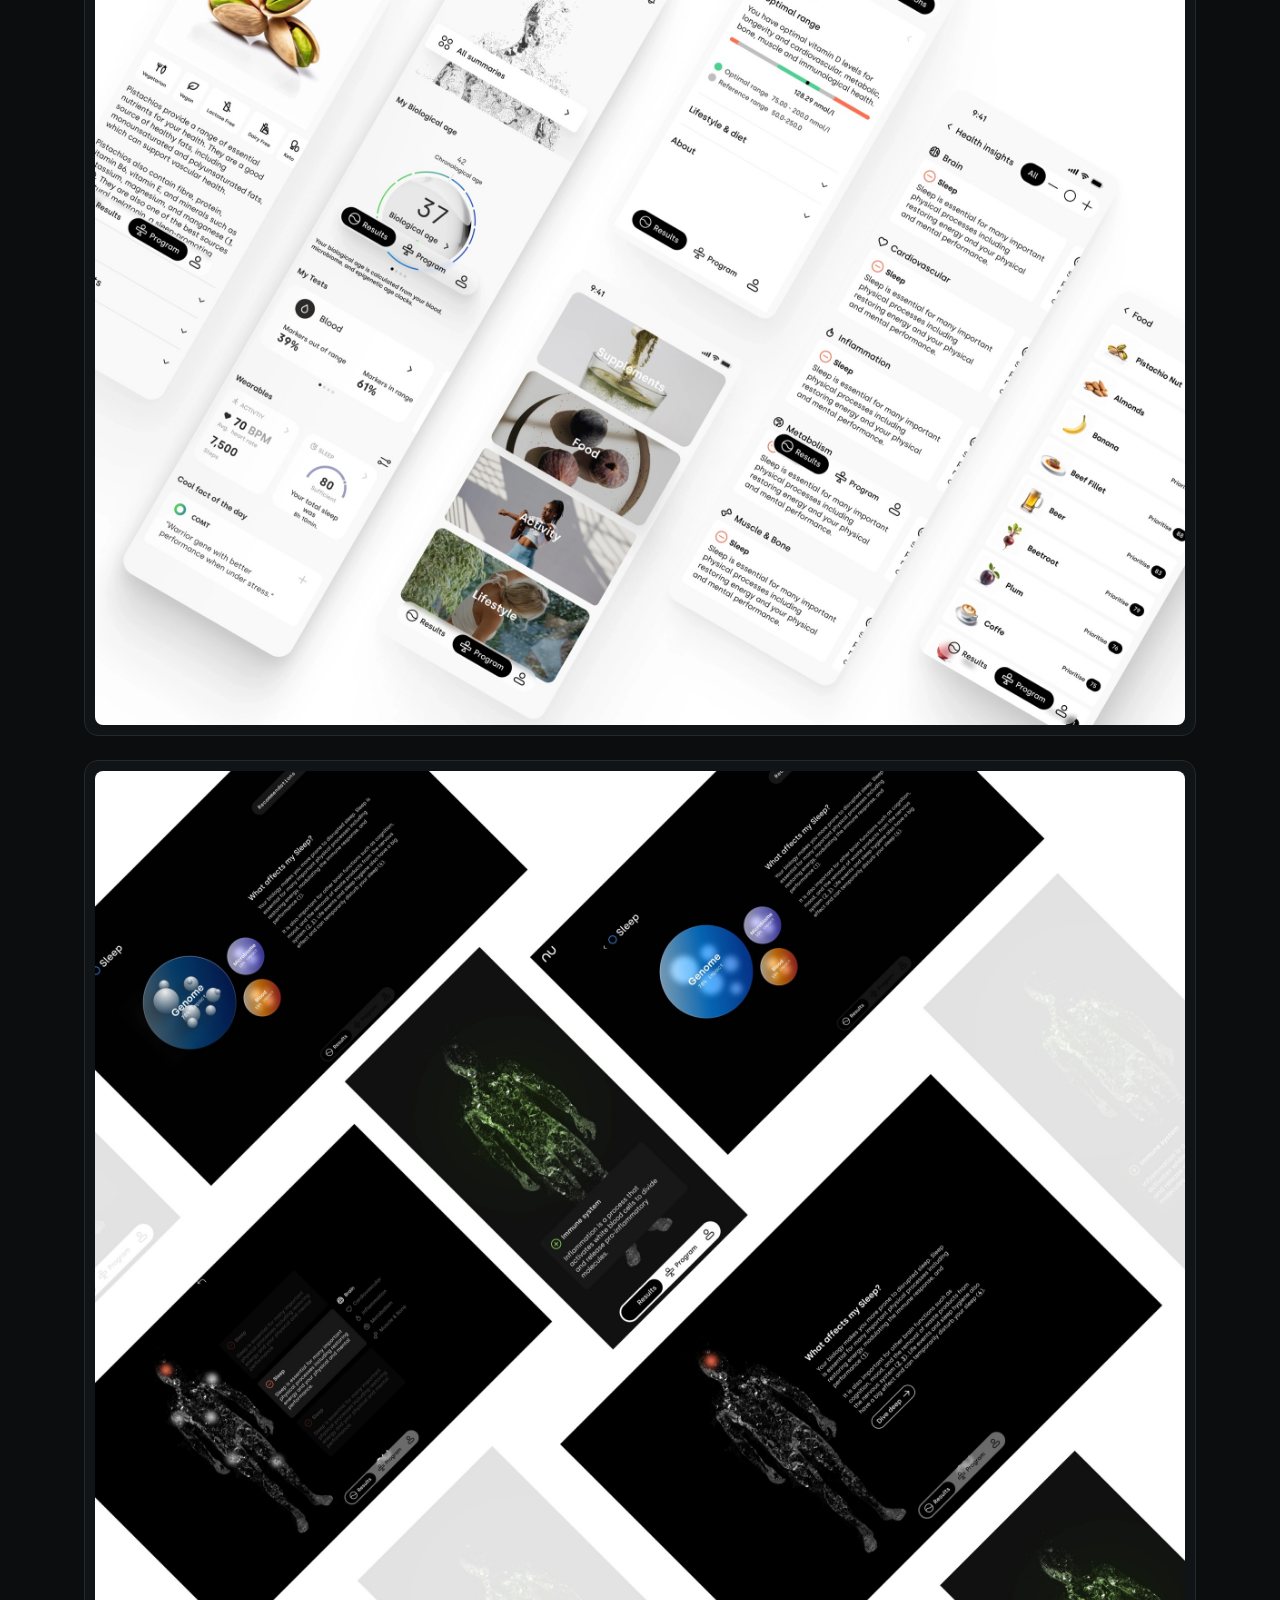
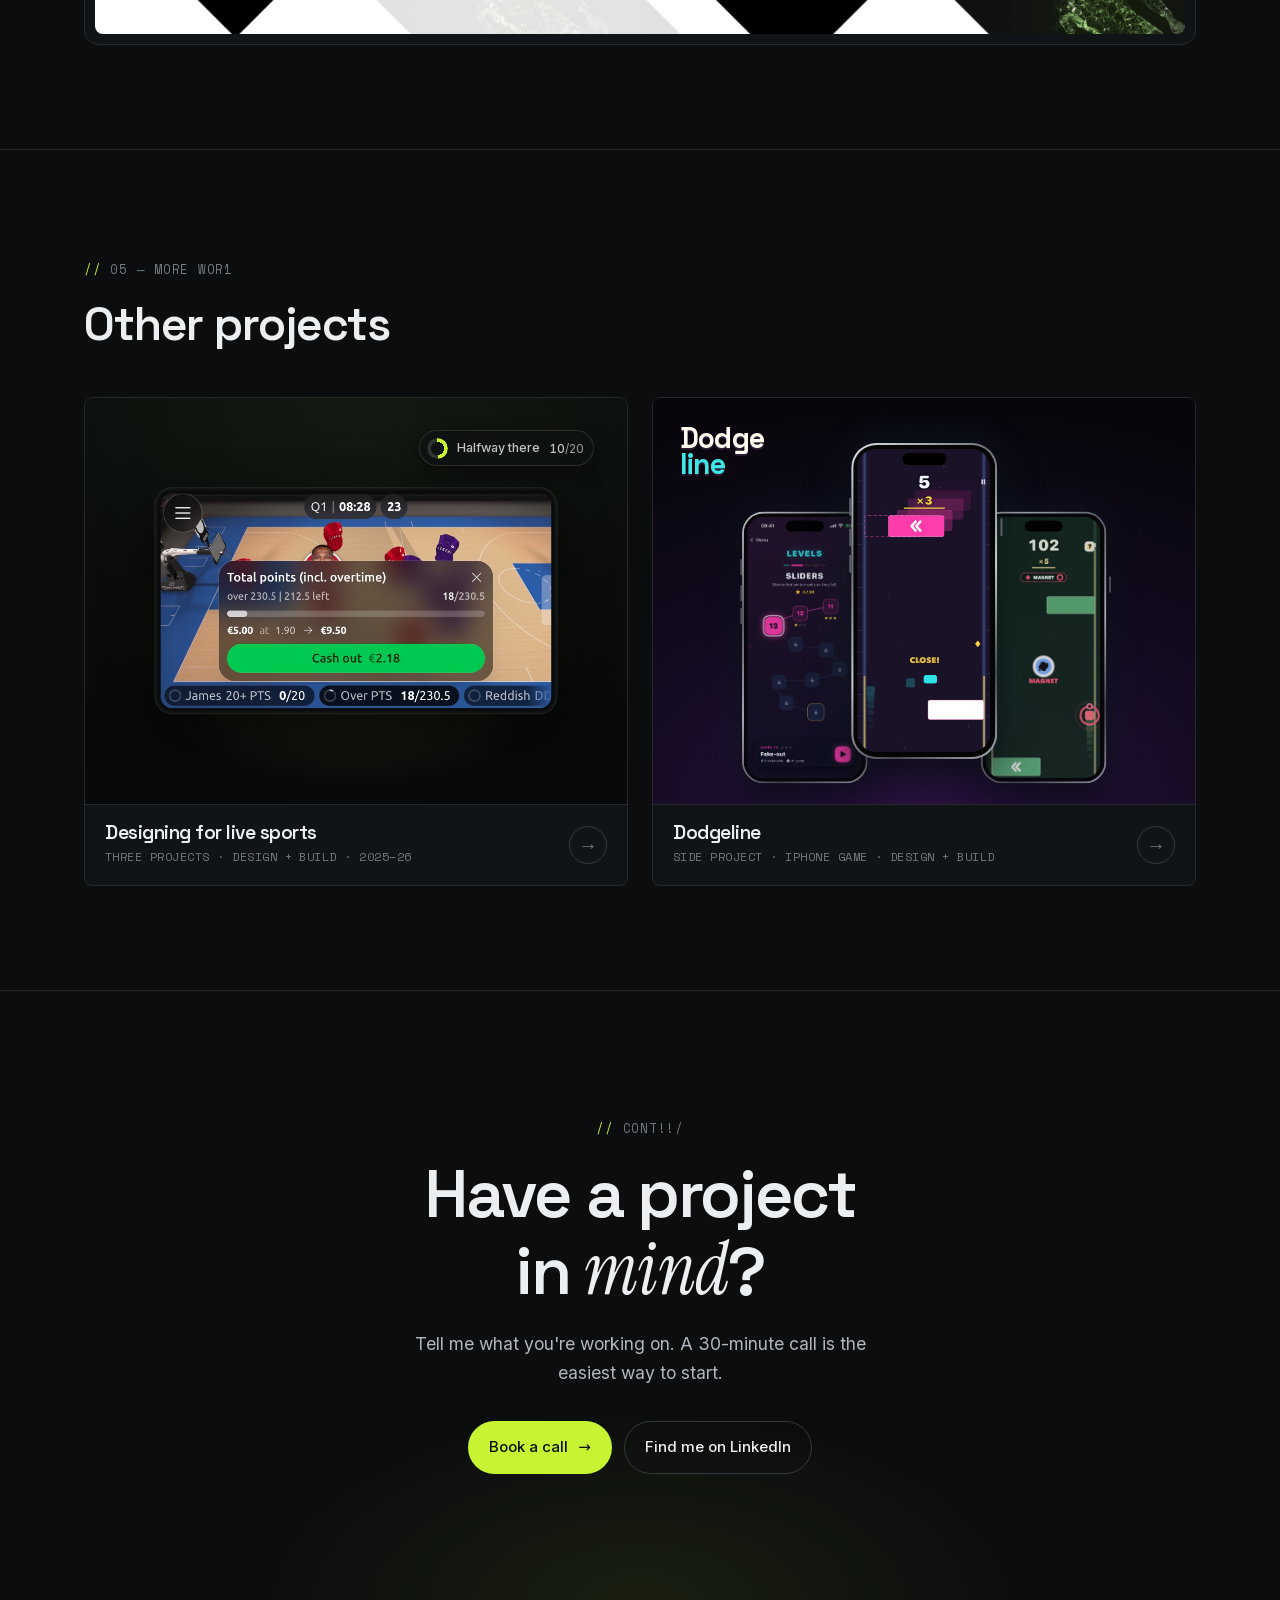
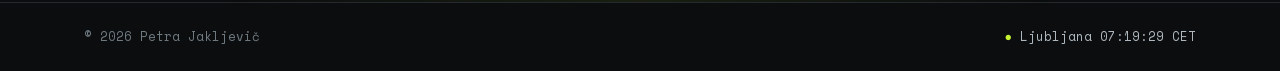
==== commit 36f1714b: "Plain-language pass on all copy; shorter, general About Co-Authored-By: Claude Opus 5.5 <noreply@ant" ====
--- a/companion.html
+++ b/companion.html
@@ -4,7 +4,7 @@
 <meta charset="UTF-8" />
 <meta name="viewport" content="width=device-width, initial-scale=1.0" />
 <title>NU Companion App — Petra Jakljevič</title>
-<meta name="description" content="Case study: redesigning the NU companion app to simplify health data, improve navigation and boost user engagement." />
+<meta name="description" content="Case study: redesigning the NU companion app so people can understand their health data and keep coming back." />
 <link rel="stylesheet" href="fonts.css?v=20261107-5" />
 <link rel="stylesheet" href="styles.css?v=20261107-5" />
 </head>
@@ -35,14 +35,14 @@
       <a class="backlink reveal" href="index.html#work"><span aria-hidden="true">←</span> All work</a>
       <span class="eyebrow reveal">Case study — Mobile · UX/UI</span>
       <h1 class="hero__title reveal">NU companion app<span class="accent">.</span></h1>
-      <p class="hero__lead reveal">NU, a health tech company, aimed to simplify health data and boost user engagement through a redesigned companion app. I focused on making complex information accessible, improving navigation, and adding features for regular use. Through research and collaboration, we delivered an intuitive, user-friendly platform that aligned with NU's mission.</p>
+      <p class="hero__lead reveal">NU is a health tech company that sends people lab results. They wanted a companion app that makes those results easy to understand and gives people a reason to come back. I worked on making the information clearer, the navigation simpler, and on features people would use more than once.</p>
 
       <dl class="case-meta reveal">
         <div><dt>Date</dt><dd>2022 — 2024</dd></div>
         <div><dt>Client</dt><dd>The NU</dd></div>
         <div><dt>URL</dt><dd><a href="https://www.thenu.com" target="_blank" rel="noopener">www.thenu.com</a></dd></div>
       </dl>
-      <p class="case-note reveal">*Due to a signed NDA, I'm unable to showcase specific details of my work in my portfolio. However, I'd be delighted to discuss it further during a call.</p>
+      <p class="case-note reveal">*I signed an NDA, so some details are left out here. I'm happy to talk them through on a call.</p>
     </section>
 
     <figure class="case-hero-media container reveal">
@@ -61,19 +61,19 @@
           <article class="service reveal">
             <span class="step-num">1</span>
             <h3>Simplifying data</h3>
-            <p>Making complex health data easy to understand for users without healthcare backgrounds, as many struggled with overly detailed results.</p>
+            <p>Many people struggled with detailed results. The data had to make sense to someone with no medical background.</p>
           </article>
 
           <article class="service reveal">
             <span class="step-num">2</span>
             <h3>Balancing simplicity and value</h3>
-            <p>Designing a user-friendly interface that remains engaging, ensuring users have a reason to return to the app regularly.</p>
+            <p>Keeping the app simple without making it so bare that there's no reason to open it again.</p>
           </article>
 
           <article class="service reveal">
             <span class="step-num">3</span>
             <h3>Encouraging engagement</h3>
-            <p>Adding features that provide ongoing value, prompting users to revisit and use the app consistently for updates and retesting.</p>
+            <p>Adding features that stay useful after the first visit, so people come back for updates and retests.</p>
           </article>
         </div>
       </div>
@@ -91,25 +91,25 @@
           <article class="role reveal">
             <div class="role__head"><h3>Discovery phase</h3><span class="role__date">01</span></div>
             <ul>
-              <li><strong>Team collaboration:</strong> engaged in in-depth discussions with the stakeholders and the team to understand their vision, user needs, and challenges, focusing on simplifying health data for non-experts and boosting engagement.</li>
-              <li><strong>Competition research:</strong> analyzed competitor health apps and trends to identify best practices in data presentation, user engagement, and feature integration.</li>
+              <li><strong>Talking to the team:</strong> long conversations with stakeholders and the team about what they wanted, what users needed, and where people got stuck.</li>
+              <li><strong>Competitor research:</strong> looked at other health apps to see how they show data and what keeps people using them.</li>
             </ul>
           </article>
 
           <article class="role reveal">
             <div class="role__head"><h3>Design and development</h3><span class="role__date">02</span></div>
             <ul>
-              <li><strong>UI/UX design:</strong> developed a clean and intuitive interface, making it easy for users to navigate and understand their health data, even without a science background.</li>
-              <li><strong>Feature integration:</strong> added features like personalized reminders and progress tracking to encourage regular app use and keep users engaged with their health journey.</li>
-              <li><strong>Prototyping:</strong> built wireframes and prototypes to visualize the user journey, facilitating stakeholder presentations and alignment with the app's vision.</li>
+              <li><strong>UI/UX design:</strong> a clean interface that's easy to find your way around, with health data you can read without a science background.</li>
+              <li><strong>New features:</strong> personal reminders and progress tracking, so people have a reason to come back.</li>
+              <li><strong>Prototyping:</strong> wireframes and prototypes of the main flows, used to present ideas and agree on direction with stakeholders.</li>
             </ul>
           </article>
 
           <article class="role reveal">
             <div class="role__head"><h3>Testing and iteration</h3><span class="role__date">03</span></div>
             <ul>
-              <li><strong>User testing:</strong> conducted usability testing before and after launch, using feedback to refine the design and enhance user experience.</li>
-              <li><strong>Continuous improvement:</strong> implemented updates based on user insights, optimizing the app's design and adding features to ensure simplicity and value.</li>
+              <li><strong>User testing:</strong> usability tests before and after launch, and design changes based on what we saw.</li>
+              <li><strong>Ongoing updates:</strong> kept improving the design and adding features as we learned more from users.</li>
             </ul>
           </article>
         </div>
@@ -123,7 +123,7 @@
           <span class="eyebrow">03 — Results</span>
           <h2 class="section__title">What came out of it</h2>
         </div>
-        <p class="case-prose reveal">The impact on users was largely positive, with many reporting a better understanding of their health data and valuing the app's simplified visuals. However, some users still found certain aspects of the app complex, as revealed in user interviews. This feedback led to a proactive response, with several updates implemented to improve navigation and user experience, demonstrating a commitment to continuous improvement.</p>
+        <p class="case-prose reveal">Most users said they understood their health data better and liked the simpler visuals. In interviews, some still found parts of the app complicated, so we shipped several updates to make navigation clearer.</p>
       </div>
     </section>
 
@@ -194,8 +194,8 @@
     <section class="contact" id="contact">
       <div class="container contact__inner reveal">
         <span class="eyebrow eyebrow--light">Contact</span>
-        <h2 class="contact__title">Let's bring your<br /><em>vision</em> to life<span class="accent">.</span></h2>
-        <p class="contact__lead">I'm here to help you create something exceptional — together.</p>
+        <h2 class="contact__title">Have a project<br />in <em>mind</em>?</h2>
+        <p class="contact__lead">Tell me what you're working on. A 30-minute call is the easiest way to start.</p>
         <div class="contact__actions">
           <a class="btn btn--primary" href="https://calendly.com/jakljevicpetra/30min" target="_blank" rel="noopener">Book a call <span aria-hidden="true">→</span></a>
           <a class="btn btn--light" href="https://www.linkedin.com/in/petra-jakljevic" target="_blank" rel="noopener">Find me on LinkedIn</a>
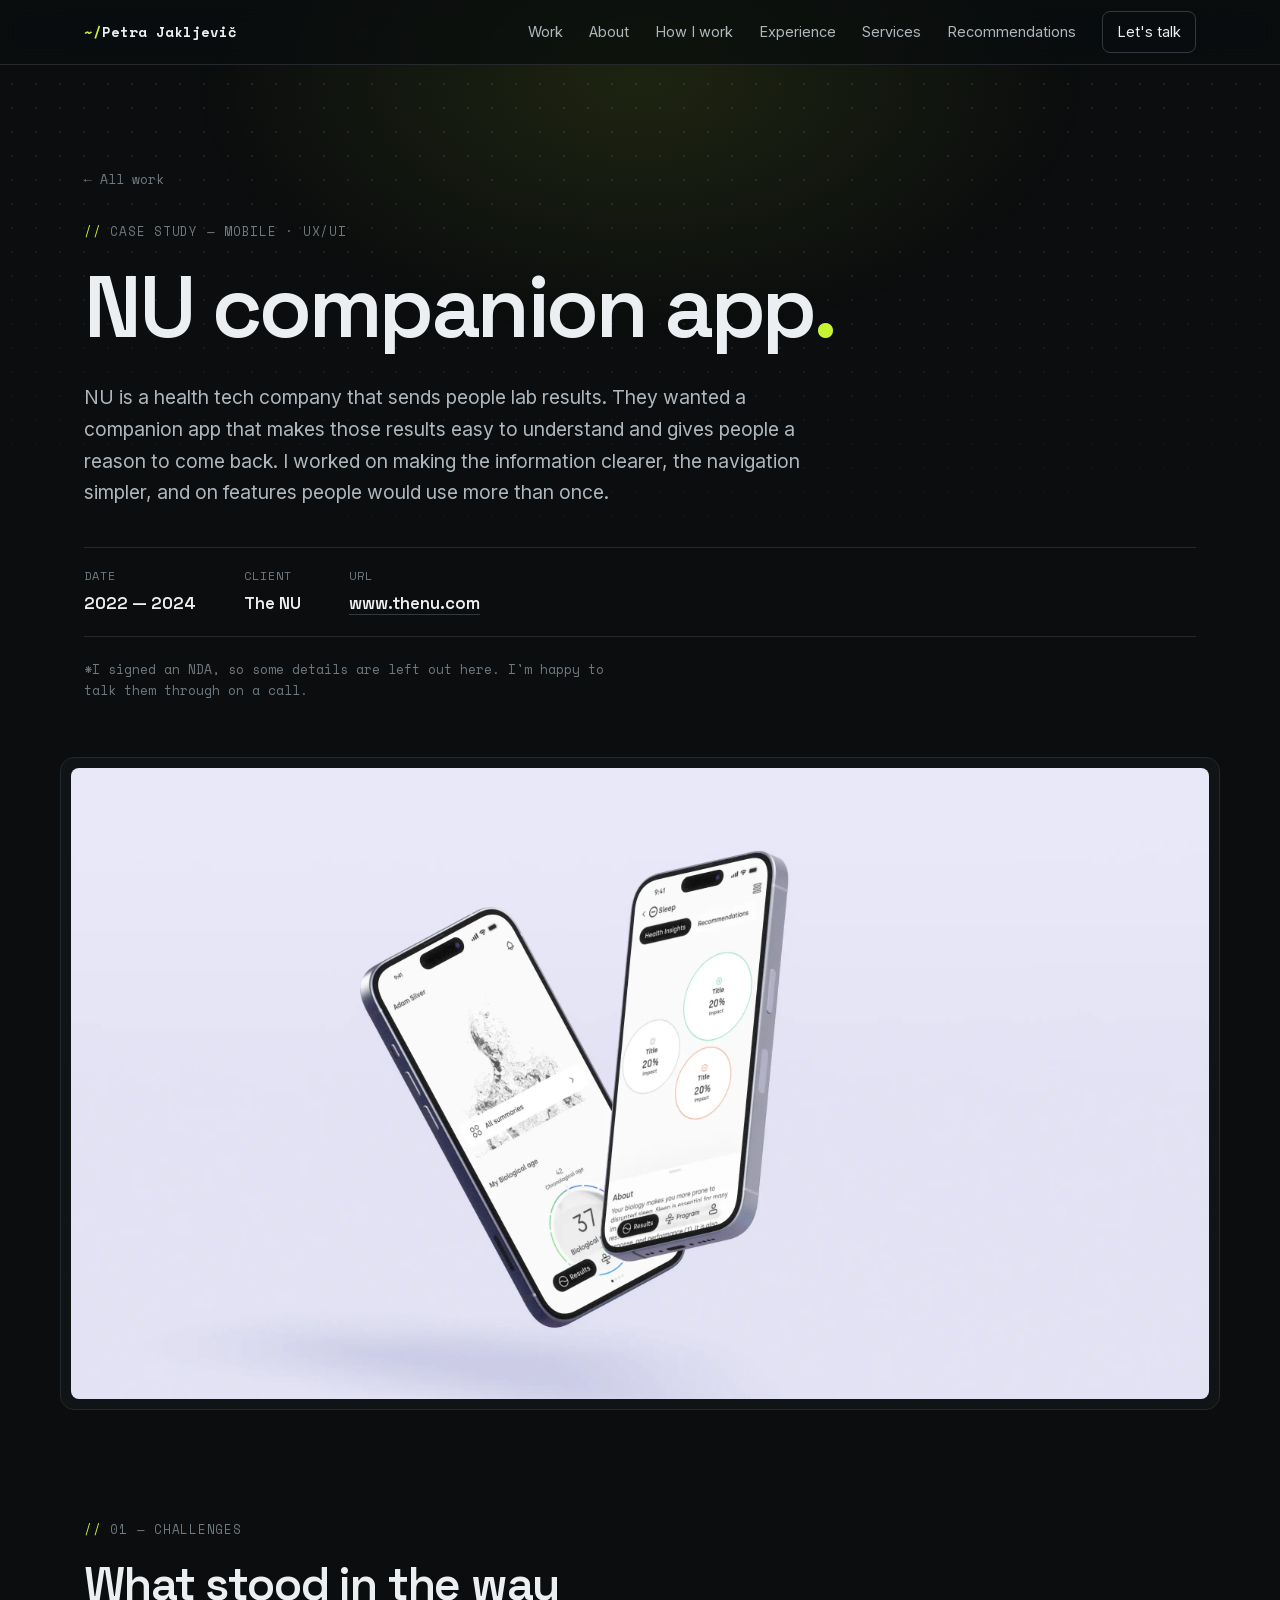
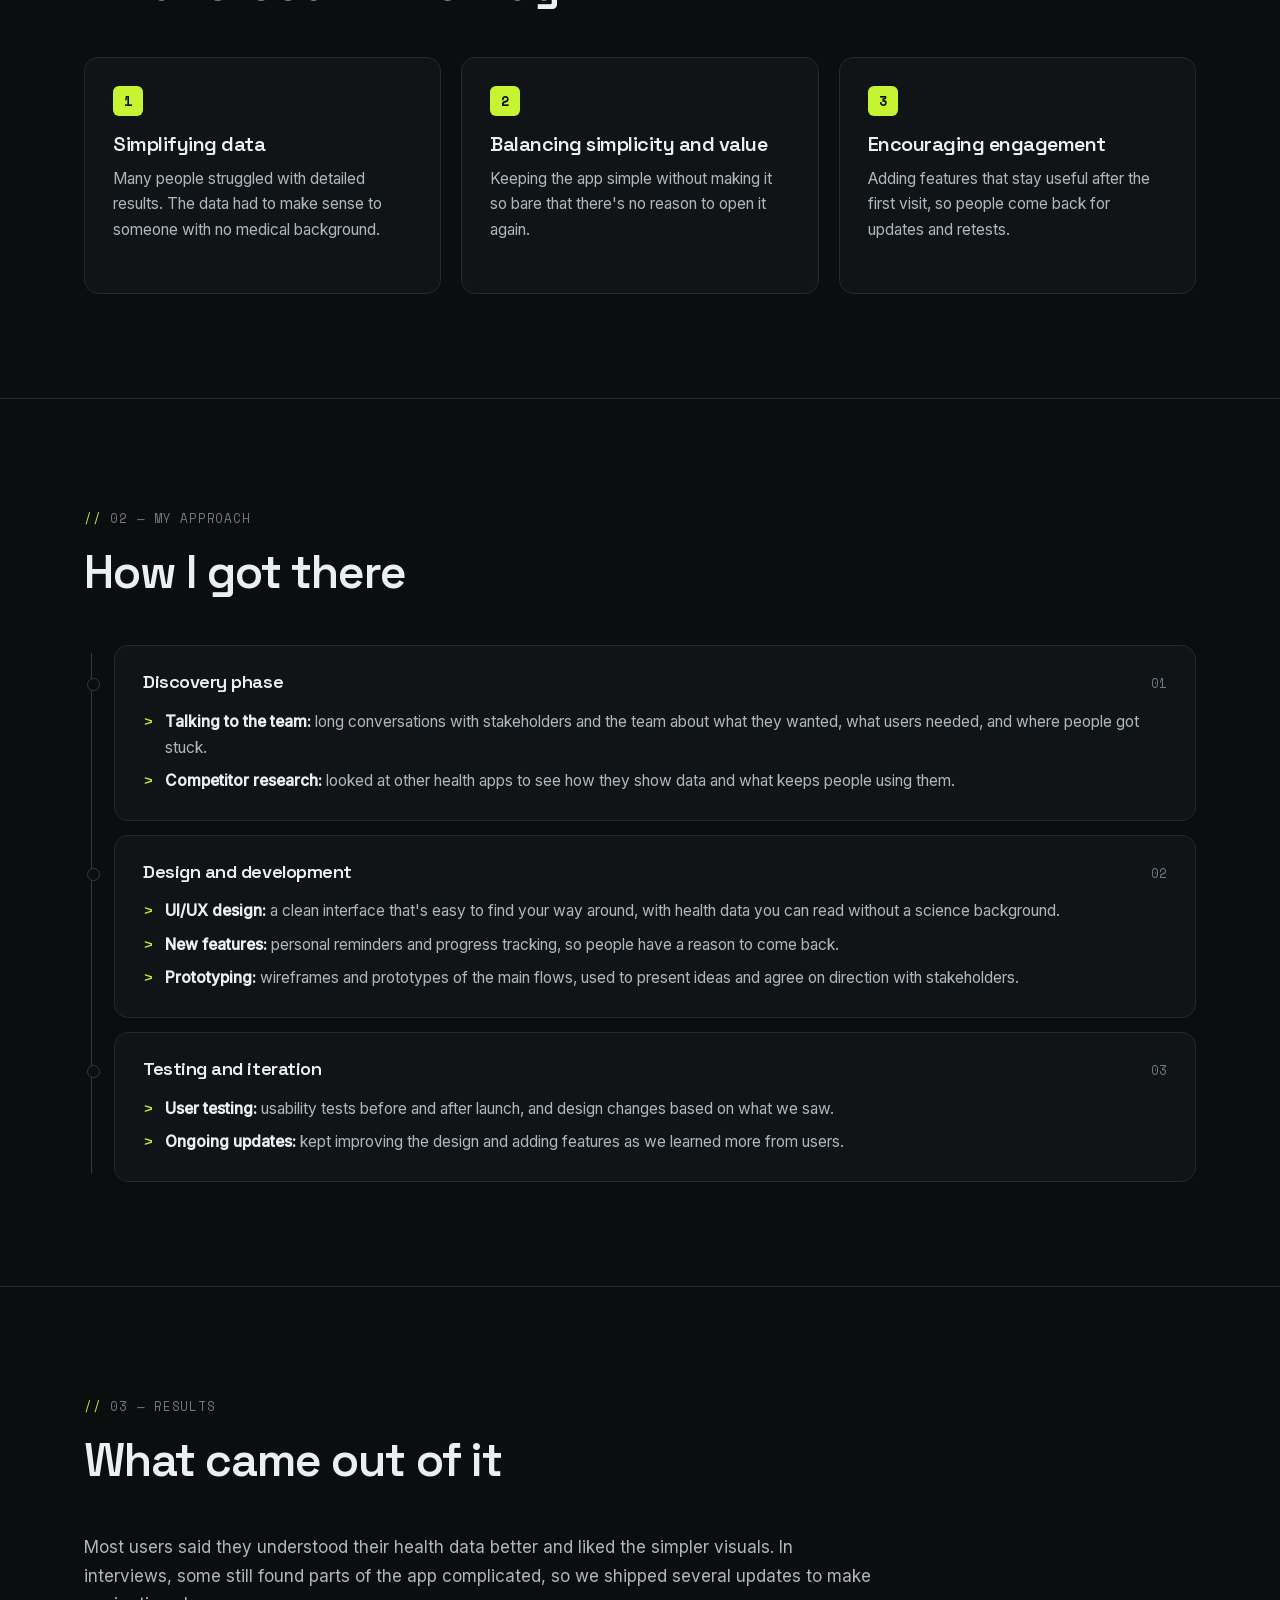
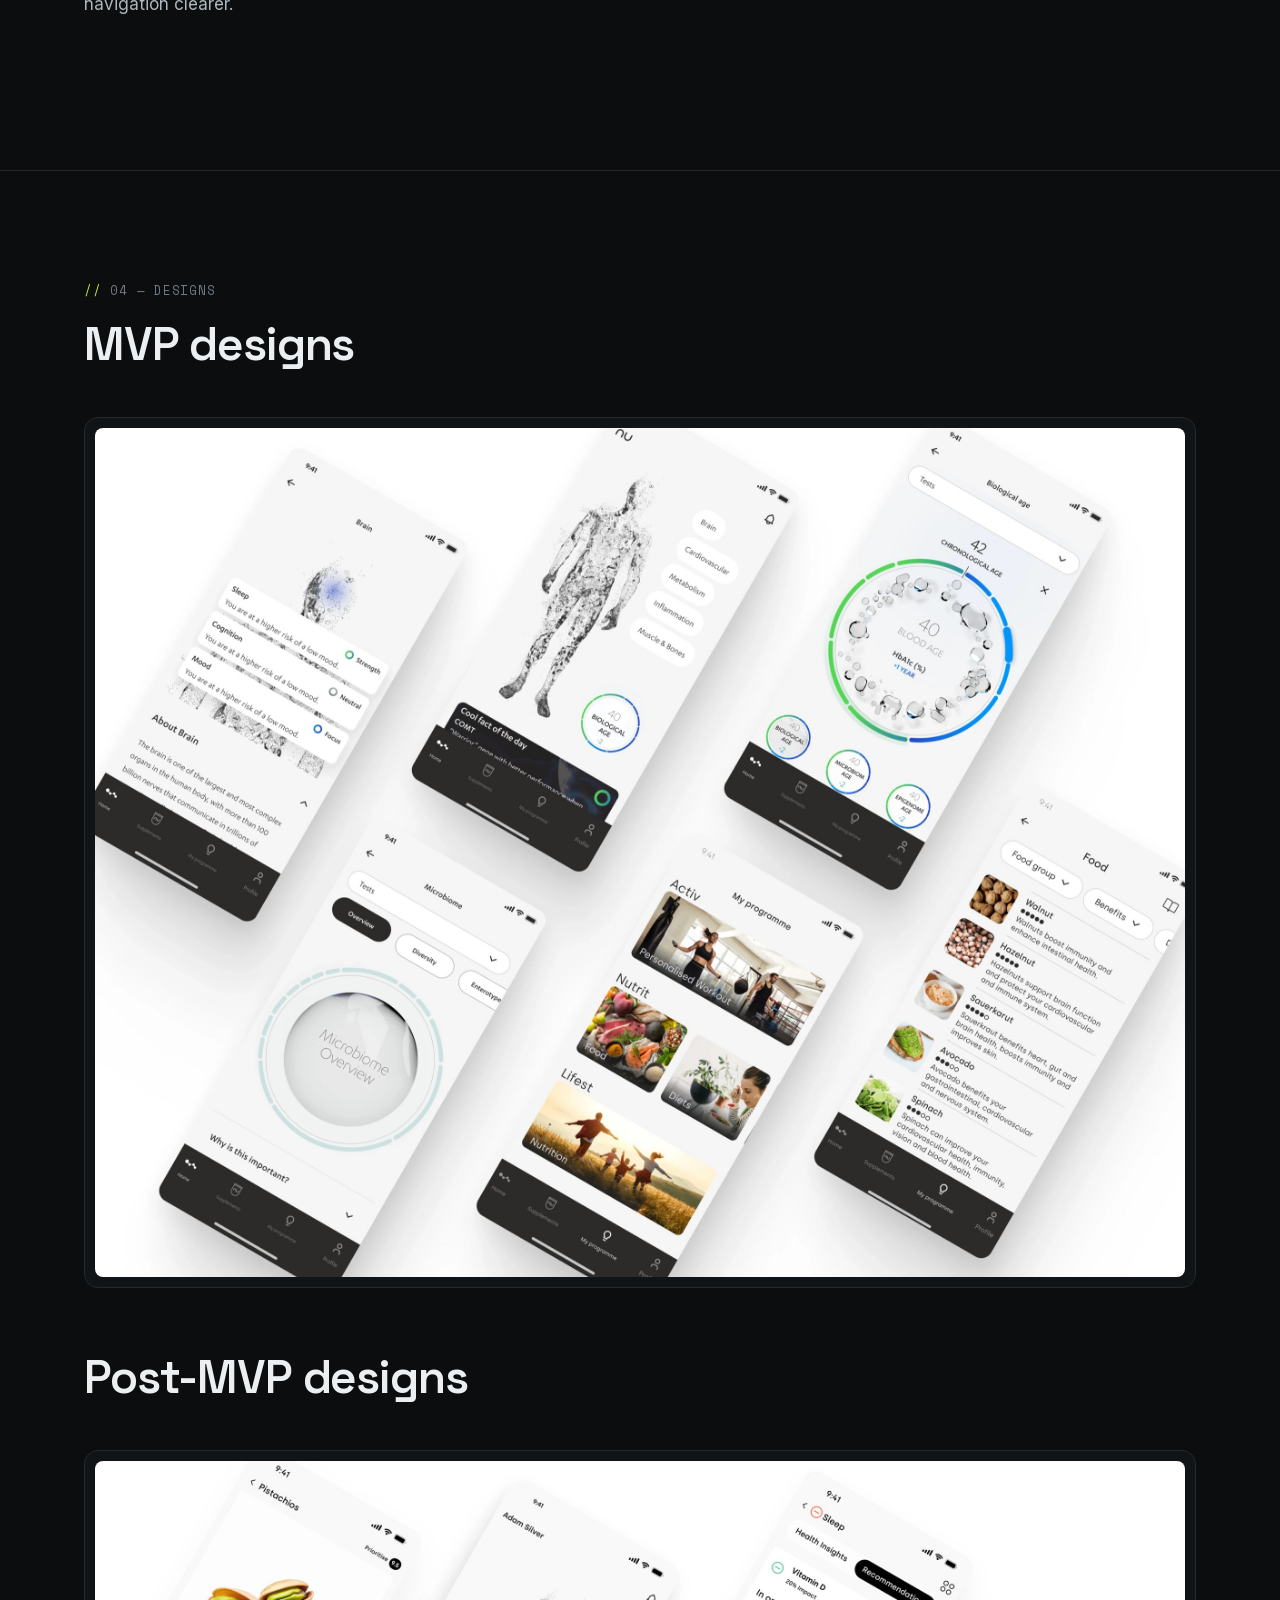
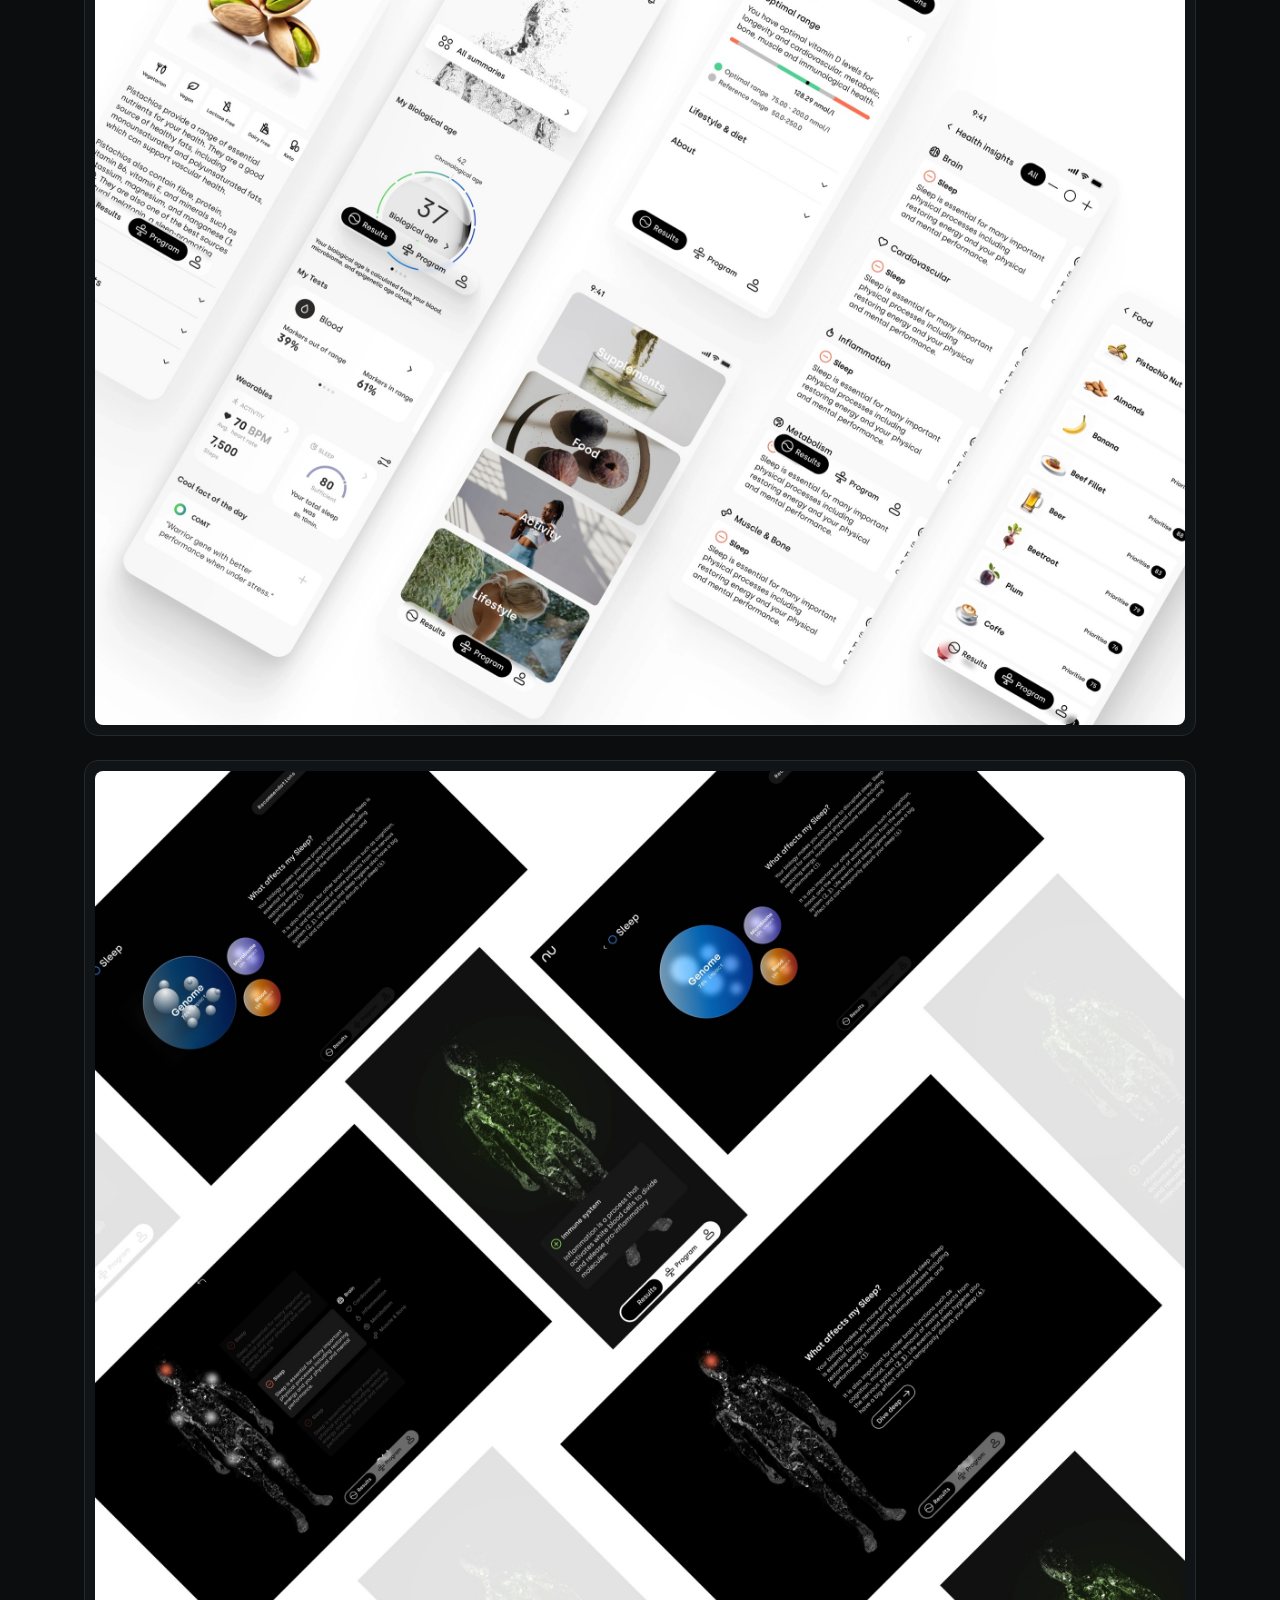
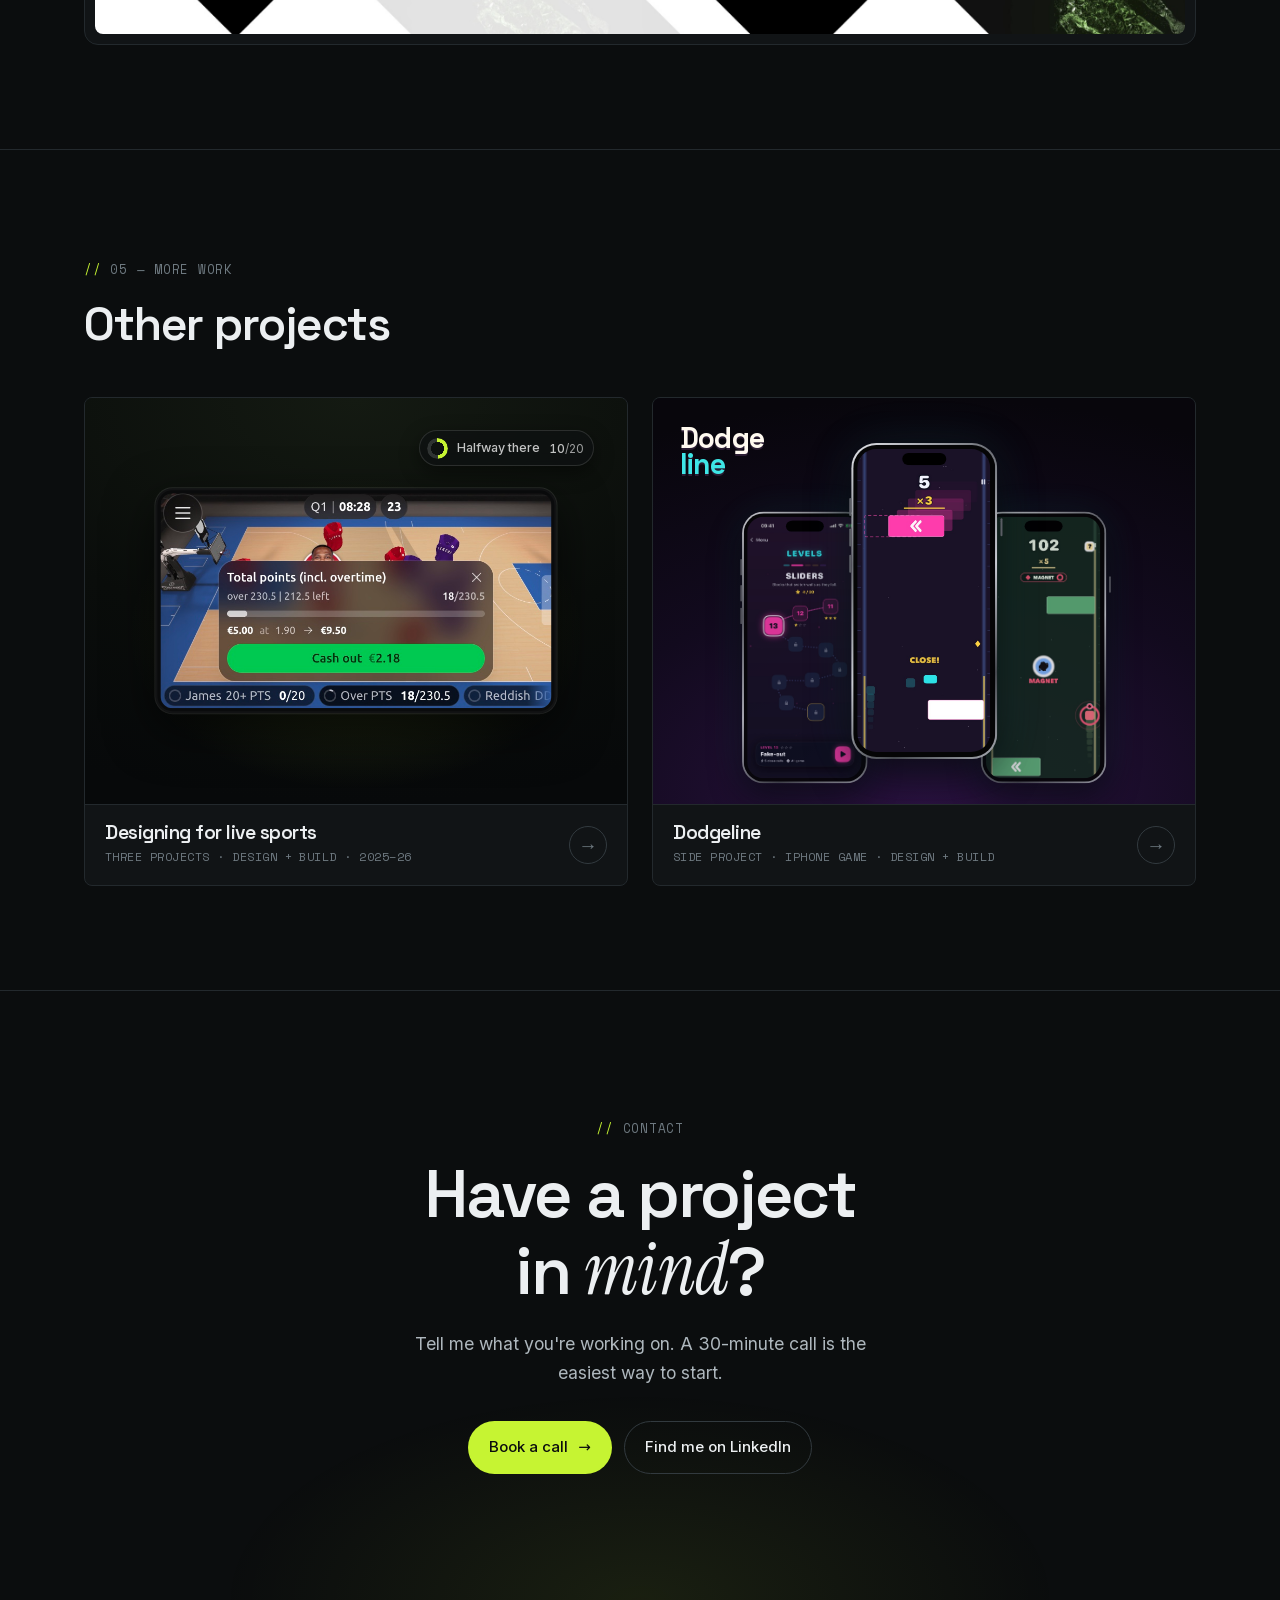
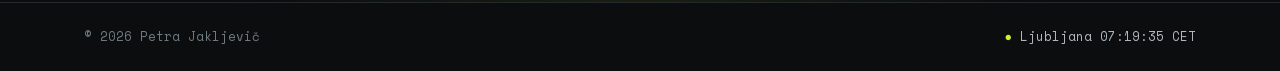
==== commit f903c47f: "Add the real recommendations with a full-text toggle Co-Authored-By: Claude Opus 5.5 <noreply@anthro" ====
--- a/companion.html
+++ b/companion.html
@@ -5,8 +5,8 @@
 <meta name="viewport" content="width=device-width, initial-scale=1.0" />
 <title>NU Companion App — Petra Jakljevič</title>
 <meta name="description" content="Case study: redesigning the NU companion app so people can understand their health data and keep coming back." />
-<link rel="stylesheet" href="fonts.css?v=20261107-5" />
-<link rel="stylesheet" href="styles.css?v=20261107-5" />
+<link rel="stylesheet" href="fonts.css?v=20261108" />
+<link rel="stylesheet" href="styles.css?v=20261108" />
 </head>
 <body>
 
@@ -211,6 +211,6 @@
     </div>
   </footer>
 
-  <script src="main.js?v=20261107-5"></script>
+  <script src="main.js?v=20261108"></script>
 </body>
 </html>
--- a/styles.css
+++ b/styles.css
@@ -219,8 +219,16 @@
 .chips li:hover{border-color:var(--accent);color:var(--accent);transform:translateY(-2px)}
 
 /* ---------- Recommendations ---------- */
-.quotes{display:grid;grid-template-columns:repeat(3,1fr);gap:20px}
-.quote-card{border-radius:var(--radius);padding:26px}
+.quotes{display:grid;grid-template-columns:repeat(3,1fr);gap:20px;align-items:start}
+.quote-card{border-radius:var(--radius);padding:26px;display:flex;flex-direction:column}
+.quote-card figcaption{margin-top:auto}
+.quote-more{margin:-8px 0 22px}
+.quote-more summary{cursor:pointer;list-style:none;display:inline-flex;align-items:center;gap:8px;font-family:var(--mono);font-size:12px;color:var(--muted);text-transform:uppercase;letter-spacing:.04em;transition:color .2s ease}
+.quote-more summary::-webkit-details-marker{display:none}
+.quote-more summary::after{content:"+";color:var(--accent);font-size:14px;line-height:1}
+.quote-more[open] summary::after{content:"–"}
+.quote-more summary:hover,.quote-more summary:focus-visible{color:var(--ink)}
+.quote-full{margin-top:16px;padding-top:16px;border-top:1px solid var(--line);display:grid;gap:12px;color:var(--ink-soft);font-size:.94rem;line-height:1.6}
 .quote{font-family:var(--display);font-size:1.08rem;color:var(--ink);line-height:1.5;margin-bottom:22px}
 .quote::before{content:"“";color:var(--accent);font-size:1.4rem;font-weight:700;margin-right:2px}
 .quote-card figcaption{display:flex;flex-direction:column;gap:2px}
